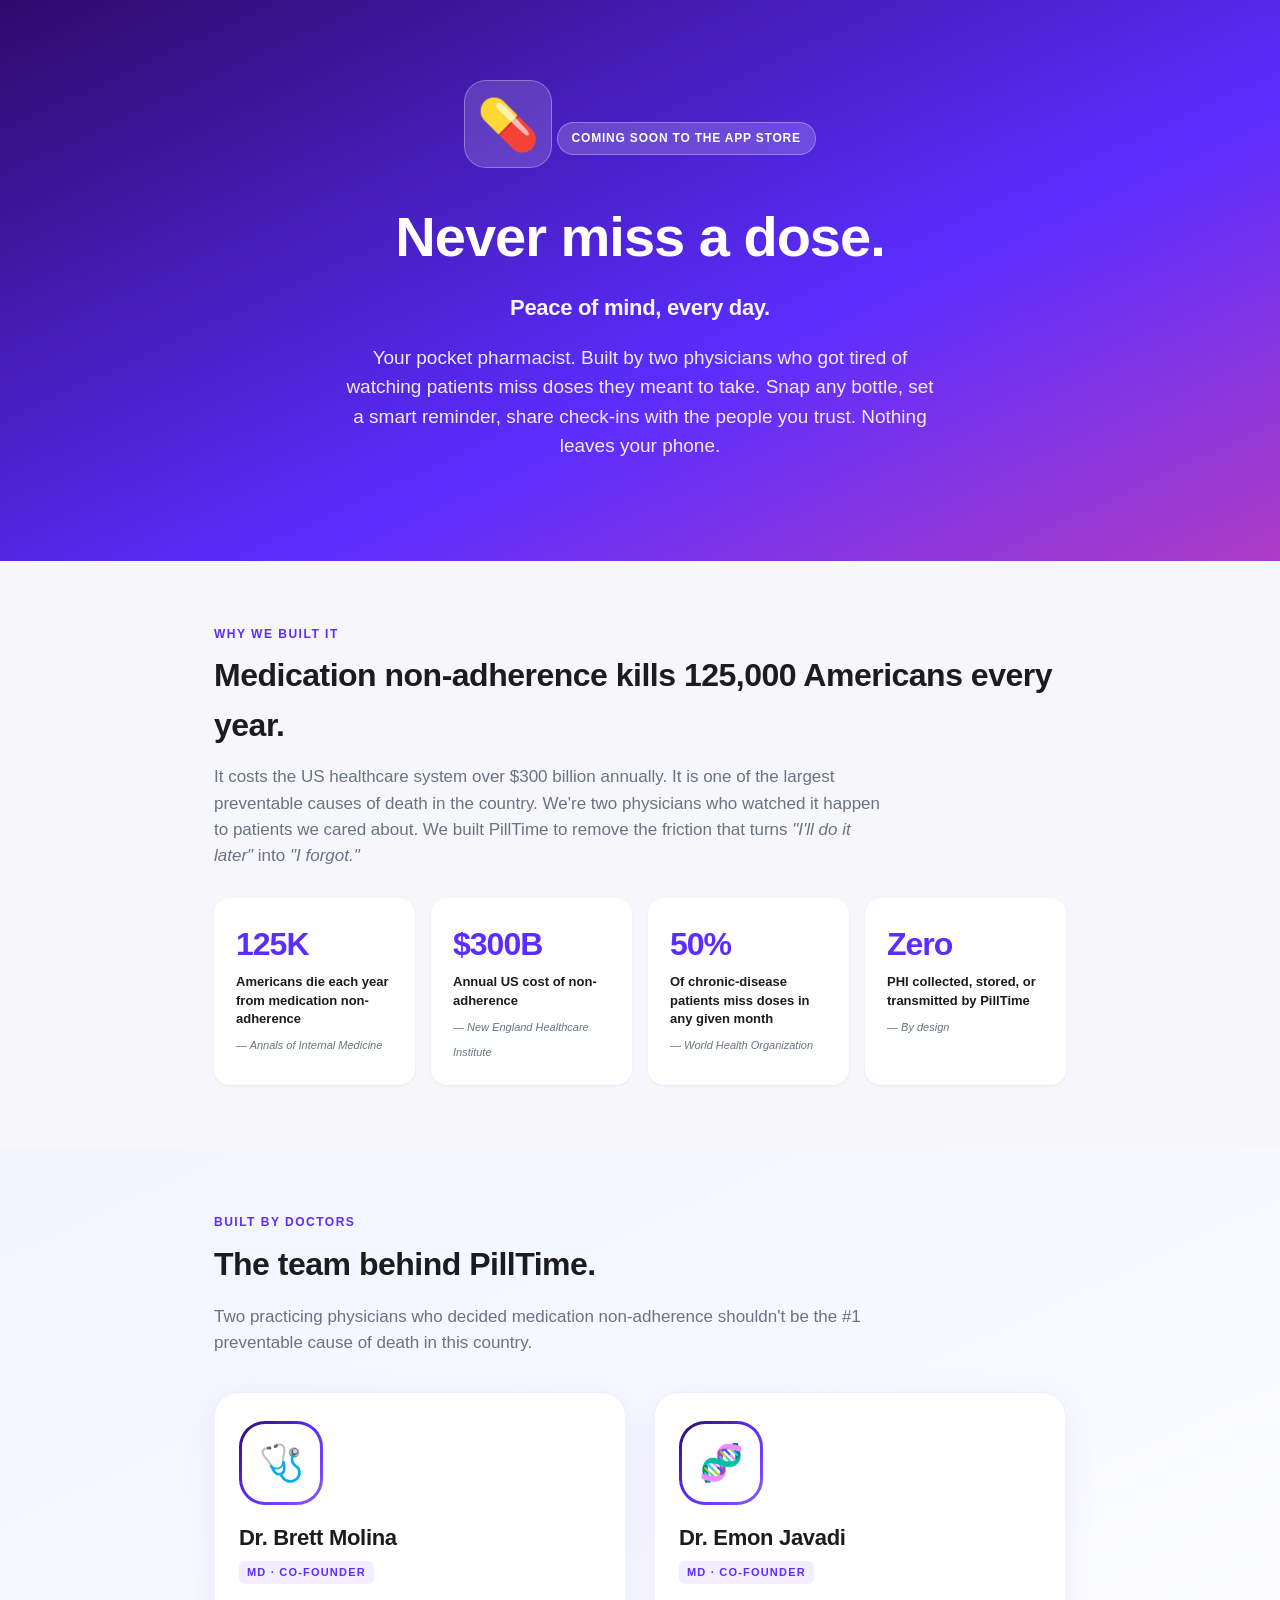
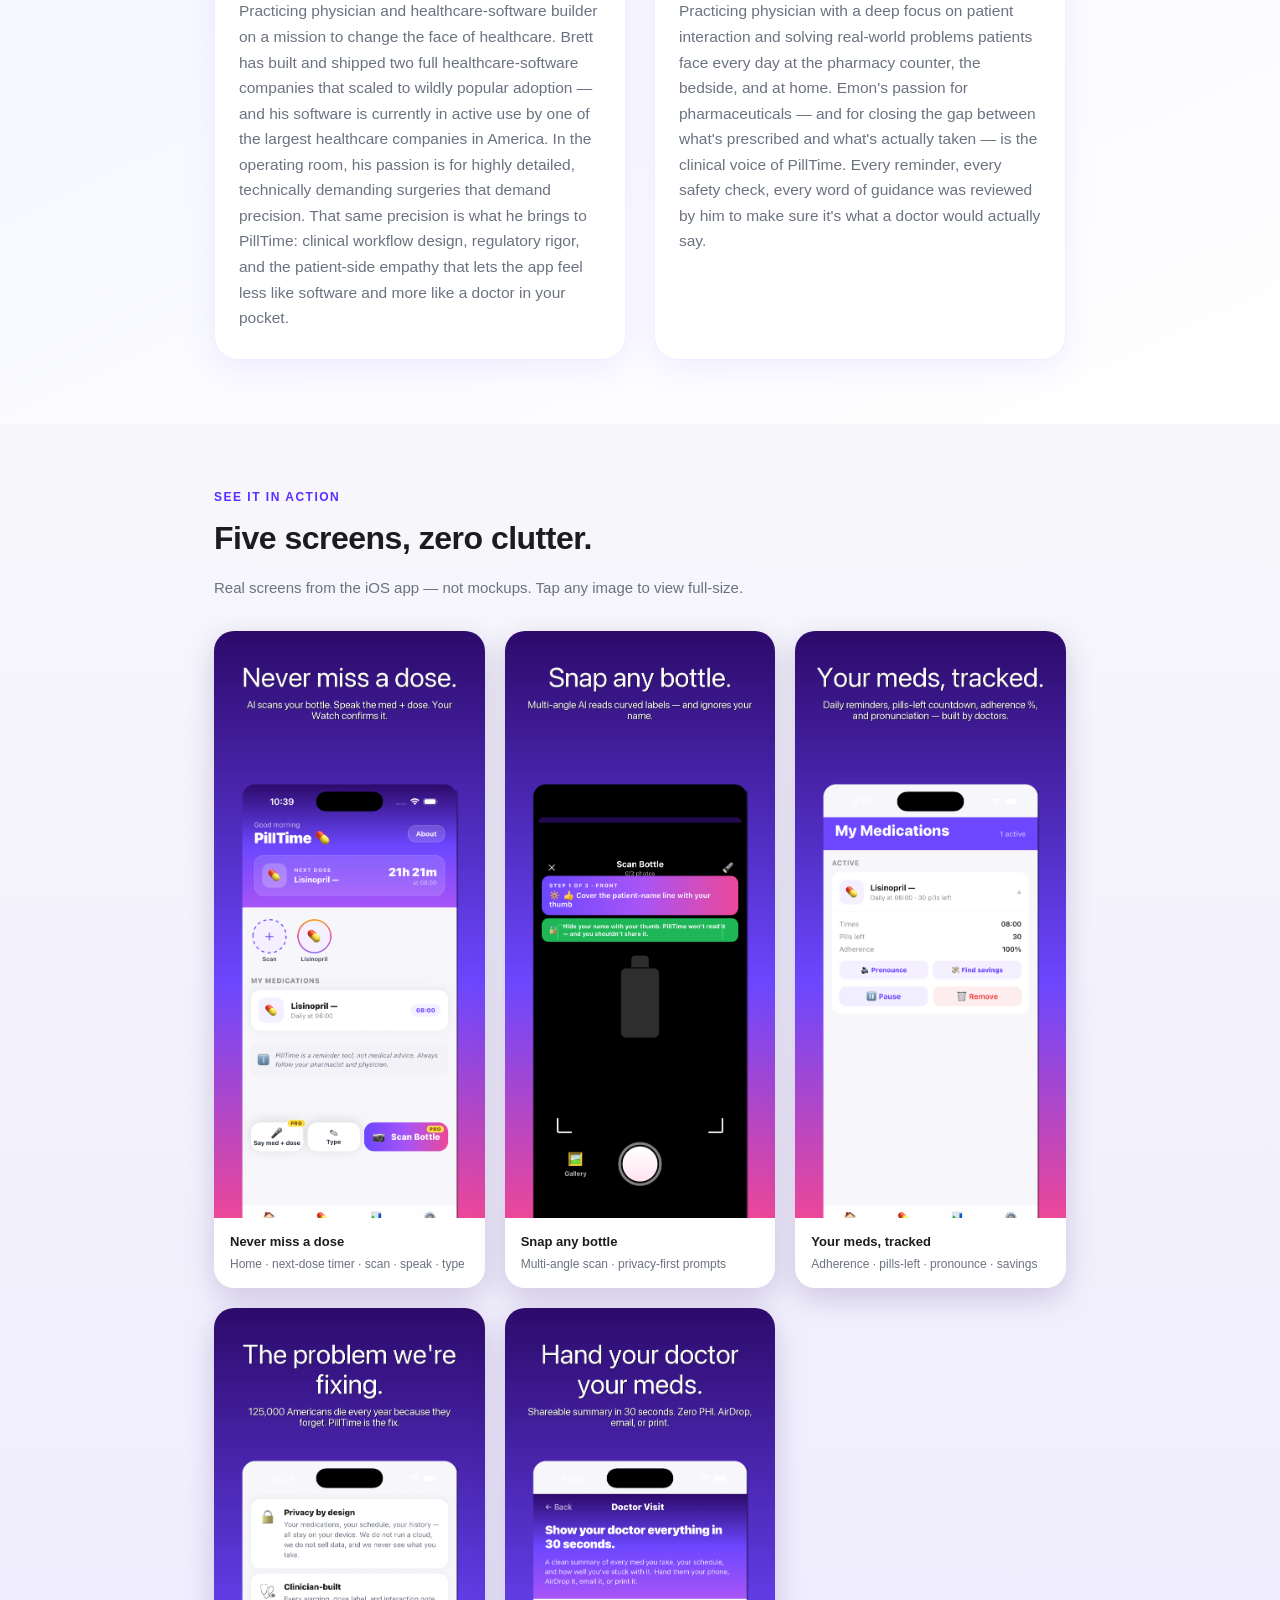
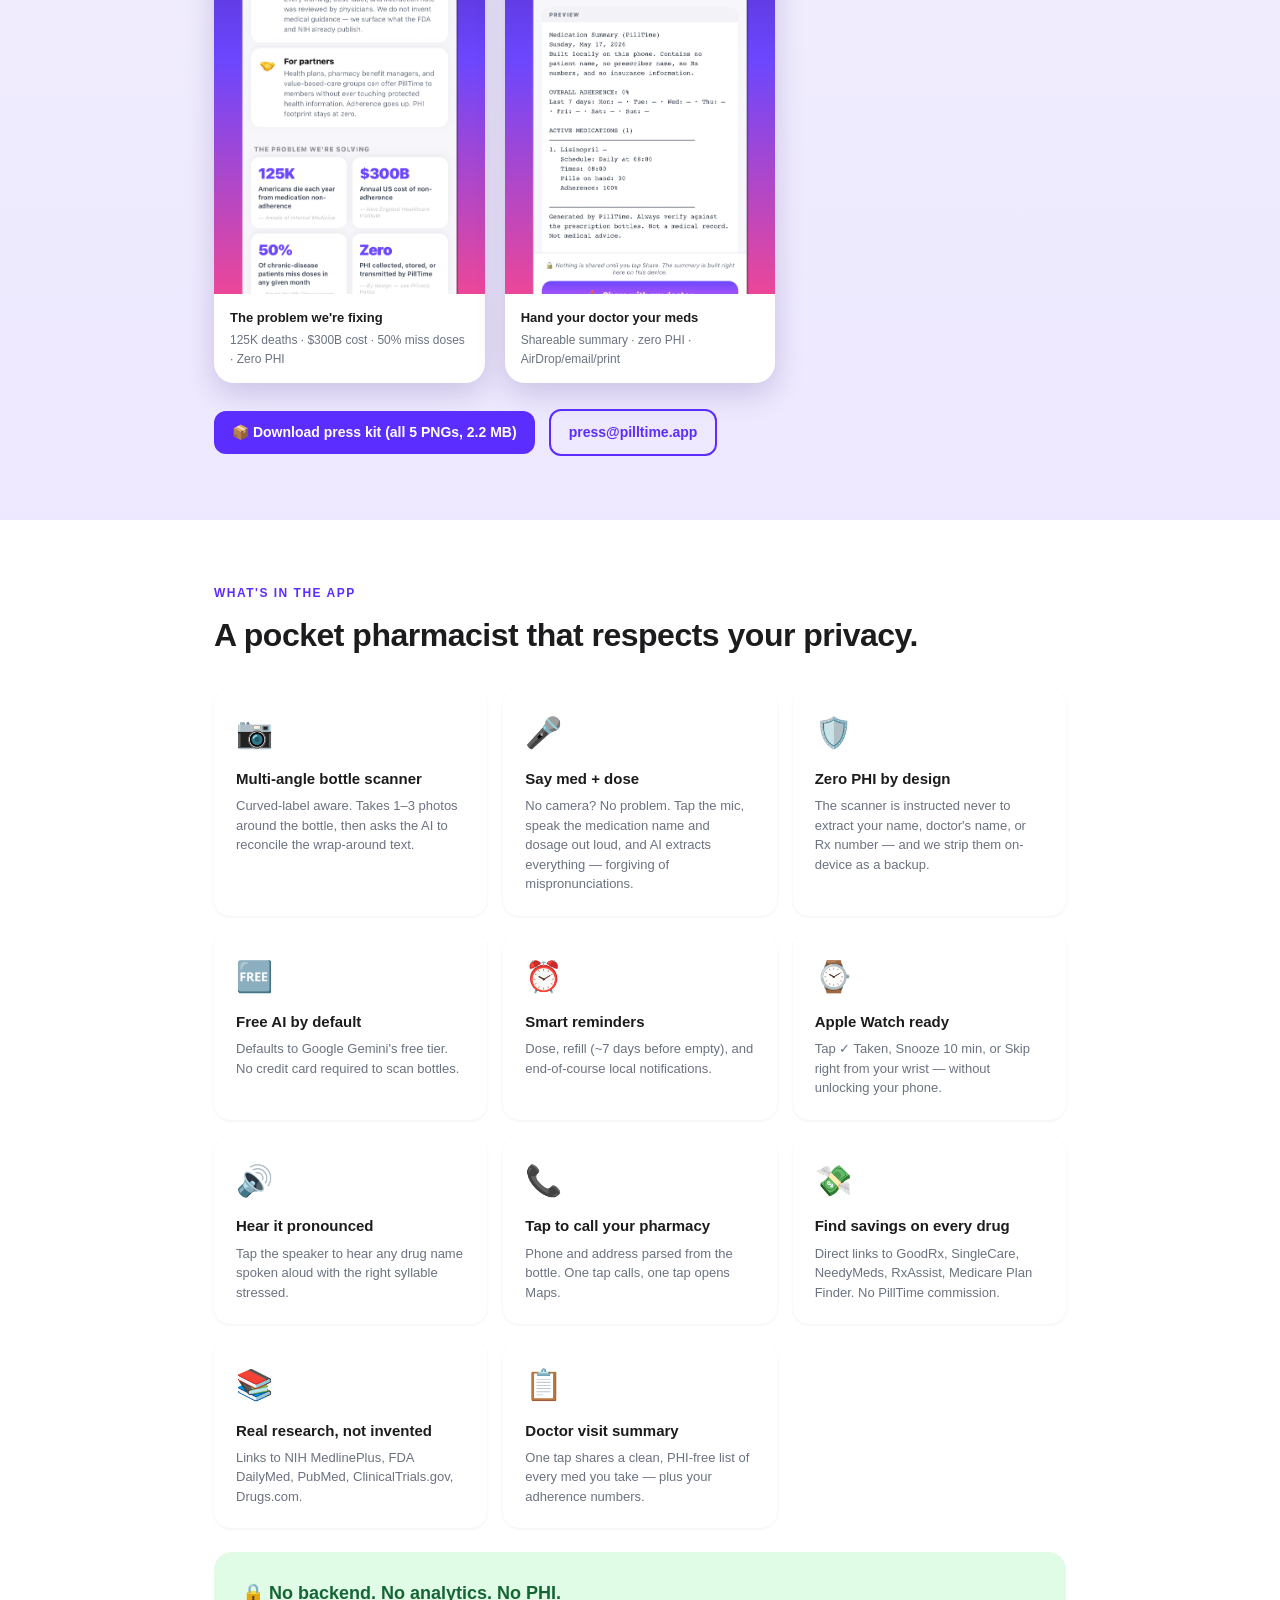
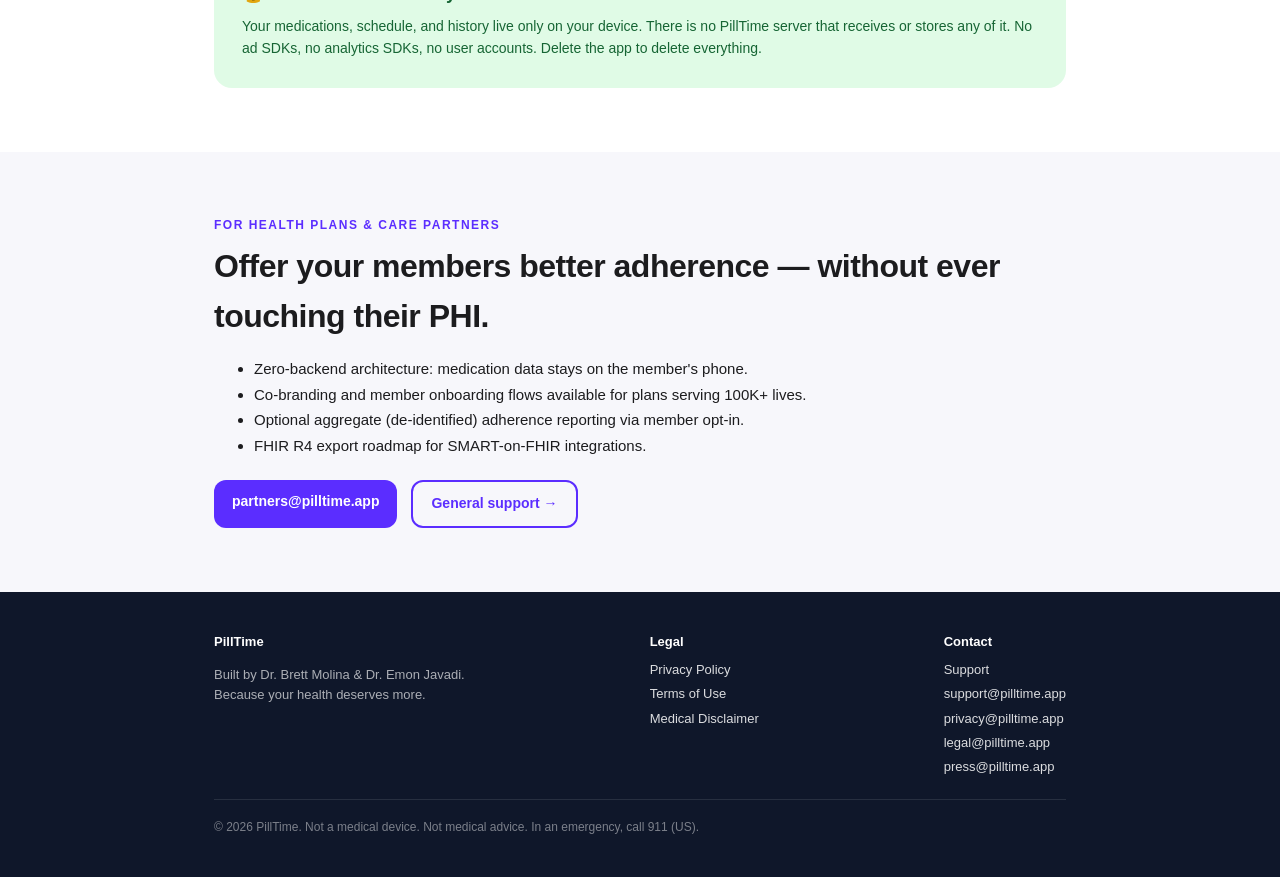
==== index.html @ 824eed5e "Expand Brett's bio: surgery passion + scaled-software adoption - Adds passion for highly detailed, p" ====
<!DOCTYPE html>
<html lang="en">
<head>
  <meta charset="UTF-8" />
  <meta name="viewport" content="width=device-width, initial-scale=1.0" />
  <title>PillTime — Never miss a dose. Peace of mind, every day.</title>
  <meta name="description" content="PillTime is a privacy-first medication reminder built by two physicians. Scan any bottle, get smart reminders, share check-ins with loved ones — all 100% private. Nothing leaves your phone." />
  <meta property="og:title" content="PillTime — your pocket pharmacist" />
  <meta property="og:description" content="Never miss a dose. Peace of mind, every day. Built by doctors. 100% private." />
  <meta property="og:type" content="website" />
  <meta property="og:url" content="https://pilltimeapp.com" />
  <link rel="canonical" href="https://pilltimeapp.com/" />
  <style>
    :root {
      --primary: #5B2DFF;
      --primary-dark: #2d0b6b;
      --primary-soft: #8B5CF6;
      --pink: #ec4899;
      --ink: #1c1c1e;
      --ink-soft: #6b7280;
      --bg: #f7f7fb;
      --card: #ffffff;
    }
    * { box-sizing: border-box; }
    html, body { margin: 0; padding: 0; }
    body {
      font-family: -apple-system, BlinkMacSystemFont, "Segoe UI", Roboto, "Helvetica Neue", Arial, sans-serif;
      color: var(--ink);
      background: var(--bg);
      line-height: 1.55;
      -webkit-font-smoothing: antialiased;
    }
    a { color: var(--primary); text-decoration: none; }
    a:hover { text-decoration: underline; }
    .container { max-width: 900px; margin: 0 auto; padding: 0 24px; }

    .hero {
      background: linear-gradient(155deg, var(--primary-dark) 0%, var(--primary) 60%, var(--pink) 130%);
      color: white;
      padding: 80px 0 100px;
      text-align: center;
    }
    .badge {
      display: inline-block;
      padding: 6px 14px;
      background: rgba(255,255,255,0.18);
      border: 1px solid rgba(255,255,255,0.3);
      border-radius: 999px;
      font-size: 12px;
      font-weight: 700;
      letter-spacing: 0.8px;
      text-transform: uppercase;
      margin-bottom: 22px;
    }
    .hero h1 {
      font-size: 56px;
      font-weight: 900;
      margin: 0 0 10px;
      letter-spacing: -1px;
    }
    .pill-icon {
      display: inline-block;
      width: 88px; height: 88px;
      background: rgba(255,255,255,0.15);
      border: 1px solid rgba(255,255,255,0.3);
      border-radius: 22px;
      line-height: 88px;
      font-size: 50px;
      margin-bottom: 26px;
    }
    .hero p {
      font-size: 19px;
      max-width: 600px;
      margin: 14px auto 0;
      color: rgba(255,255,255,0.9);
    }
    .founders-section {
      background: linear-gradient(155deg, #f2f4ff 0%, #ffffff 100%);
    }
    .founders-grid {
      display: grid;
      grid-template-columns: repeat(2, 1fr);
      gap: 28px;
      margin-top: 36px;
    }
    @media (max-width: 720px) {
      .founders-grid { grid-template-columns: 1fr; }
    }
    .founder-card {
      background: var(--card);
      border-radius: 24px;
      padding: 28px 24px;
      box-shadow: 0 8px 32px rgba(91, 45, 255, 0.08);
      border: 1px solid rgba(91, 45, 255, 0.08);
    }
    .founder-bubble {
      width: 84px; height: 84px;
      background: linear-gradient(135deg, var(--primary-dark), var(--primary), var(--primary-soft));
      border-radius: 26px;
      padding: 3px;
      margin: 0 0 16px;
    }
    .founder-bubble div {
      background: white; border-radius: 23px;
      width: 100%; height: 100%;
      display: flex; align-items: center; justify-content: center;
      font-size: 36px;
    }
    .founder-name {
      font-size: 22px;
      font-weight: 900;
      margin: 0 0 4px;
      color: var(--ink);
      letter-spacing: -0.3px;
    }
    .founder-credentials {
      display: inline-block;
      font-size: 11px;
      font-weight: 800;
      letter-spacing: 1.2px;
      color: var(--primary);
      background: rgba(91, 45, 255, 0.08);
      padding: 3px 8px;
      border-radius: 6px;
      margin-bottom: 14px;
    }
    .founder-bio {
      font-size: 15.5px;
      color: var(--ink-soft);
      line-height: 1.65;
      margin: 0;
    }
    .hero-tag {
      font-size: 22px !important;
      font-weight: 800 !important;
      color: rgba(255, 255, 255, 0.95) !important;
      margin: 6px auto 18px !important;
      letter-spacing: -0.3px;
    }

    section { padding: 64px 0; }
    section h2 {
      font-size: 32px;
      font-weight: 800;
      margin: 0 0 12px;
      letter-spacing: -0.5px;
    }
    section .kicker {
      font-size: 12px;
      font-weight: 800;
      color: var(--primary);
      letter-spacing: 1.5px;
      text-transform: uppercase;
      margin-bottom: 8px;
    }

    .features {
      display: grid;
      grid-template-columns: repeat(auto-fit, minmax(260px, 1fr));
      gap: 16px;
      margin-top: 28px;
    }
    .feature {
      background: var(--card);
      border-radius: 16px;
      padding: 22px;
      box-shadow: 0 1px 3px rgba(0,0,0,0.06);
    }
    .feature .emoji { font-size: 30px; display: block; margin-bottom: 10px; }
    .feature h3 { font-size: 15px; margin: 0 0 6px; font-weight: 800; }
    .feature p { font-size: 13px; color: var(--ink-soft); margin: 0; line-height: 1.5; }

    .stats {
      display: grid;
      grid-template-columns: repeat(auto-fit, minmax(180px, 1fr));
      gap: 16px;
      margin-top: 28px;
    }
    .stat {
      background: var(--card);
      border-radius: 16px;
      padding: 22px;
      box-shadow: 0 1px 3px rgba(0,0,0,0.06);
    }
    .stat .num {
      font-size: 32px;
      font-weight: 900;
      color: var(--primary);
      letter-spacing: -1px;
      display: block;
    }
    .stat p { font-size: 13px; color: var(--ink); margin: 4px 0 4px; font-weight: 600; line-height: 1.4; }
    .stat small { font-size: 11px; color: var(--ink-soft); font-style: italic; }

    .privacy-block {
      background: #e0fbe6;
      border-radius: 18px;
      padding: 28px;
      margin-top: 24px;
    }
    .privacy-block h3 { margin: 0 0 8px; color: #166534; font-size: 18px; }
    .privacy-block p { margin: 0; color: #166534; font-size: 14px; }

    .links {
      display: flex;
      gap: 14px;
      flex-wrap: wrap;
      margin-top: 22px;
    }
    .links a {
      background: var(--primary);
      color: white;
      padding: 11px 18px;
      border-radius: 12px;
      font-weight: 700;
      font-size: 14px;
    }
    .links a:hover { text-decoration: none; opacity: 0.92; }
    .links a.secondary {
      background: transparent;
      color: var(--primary);
      border: 2px solid var(--primary);
    }

    /* App preview gallery */
    .preview-section { background: linear-gradient(180deg, #f7f7fb 0%, #ede8ff 100%); }
    .gallery {
      display: grid;
      grid-template-columns: repeat(auto-fit, minmax(220px, 1fr));
      gap: 20px;
      margin-top: 32px;
    }
    .shot {
      background: white;
      border-radius: 20px;
      overflow: hidden;
      box-shadow: 0 10px 30px rgba(45, 11, 107, 0.18);
      transition: transform 0.18s ease, box-shadow 0.18s ease;
    }
    .shot:hover { transform: translateY(-4px); box-shadow: 0 16px 40px rgba(45, 11, 107, 0.28); }
    .shot img { width: 100%; display: block; }
    .shot .caption { padding: 14px 16px; font-size: 13px; font-weight: 700; color: var(--ink); }
    .shot .caption small { display: block; font-weight: 500; color: var(--ink-soft); margin-top: 3px; font-size: 12px; }
    .press-row {
      display: flex; gap: 14px; flex-wrap: wrap; margin-top: 26px; align-items: center;
    }
    .press-row a {
      background: var(--primary); color: white; padding: 11px 18px; border-radius: 12px;
      font-weight: 700; font-size: 14px;
    }
    .press-row a:hover { text-decoration: none; opacity: 0.92; }

    footer {
      background: #0f172a;
      color: rgba(255,255,255,0.65);
      padding: 40px 0;
      font-size: 13px;
    }
    footer a { color: rgba(255,255,255,0.85); }
    footer .row { display: flex; justify-content: space-between; flex-wrap: wrap; gap: 20px; }
    footer .legal-row {
      margin-top: 18px; padding-top: 18px;
      border-top: 1px solid rgba(255,255,255,0.1);
      font-size: 12px;
      color: rgba(255,255,255,0.45);
    }
    footer h4 { color: white; font-size: 13px; margin: 0 0 8px; }
    footer ul { list-style: none; padding: 0; margin: 0; }
    footer ul li { margin: 4px 0; }
  </style>
</head>
<body>

  <div class="hero">
    <div class="container">
      <span class="pill-icon">💊</span>
      <span class="badge">Coming soon to the App Store</span>
      <h1>Never miss a dose.</h1>
      <p class="hero-tag">Peace of mind, every day.</p>
      <p>Your pocket pharmacist. Built by two physicians who got tired of watching patients miss doses they meant to take. Snap any bottle, set a smart reminder, share check-ins with the people you trust. Nothing leaves your phone.</p>
    </div>
  </div>

  <section style="background: var(--bg);">
    <div class="container">
      <div class="kicker">Why we built it</div>
      <h2>Medication non-adherence kills 125,000 Americans every year.</h2>
      <p style="font-size:17px; max-width:680px; color:var(--ink-soft); margin-top:14px;">
        It costs the US healthcare system over $300 billion annually. It is one of the largest preventable causes of death in the country. We're two physicians who watched it happen to patients we cared about. We built PillTime to remove the friction that turns <em>"I'll do it later"</em> into <em>"I forgot."</em>
      </p>

      <div class="stats">
        <div class="stat">
          <span class="num">125K</span>
          <p>Americans die each year from medication non-adherence</p>
          <small>— Annals of Internal Medicine</small>
        </div>
        <div class="stat">
          <span class="num">$300B</span>
          <p>Annual US cost of non-adherence</p>
          <small>— New England Healthcare Institute</small>
        </div>
        <div class="stat">
          <span class="num">50%</span>
          <p>Of chronic-disease patients miss doses in any given month</p>
          <small>— World Health Organization</small>
        </div>
        <div class="stat">
          <span class="num">Zero</span>
          <p>PHI collected, stored, or transmitted by PillTime</p>
          <small>— By design</small>
        </div>
      </div>
    </div>
  </section>

  <section class="founders-section">
    <div class="container">
      <div class="kicker">Built by doctors</div>
      <h2>The team behind PillTime.</h2>
      <p style="font-size:17px; color:var(--ink-soft); max-width:680px; margin-top:14px;">
        Two practicing physicians who decided medication non-adherence shouldn't be the #1 preventable cause of death in this country.
      </p>

      <div class="founders-grid">
        <div class="founder-card">
          <div class="founder-bubble"><div>🩺</div></div>
          <h3 class="founder-name">Dr. Brett Molina</h3>
          <span class="founder-credentials">MD · CO-FOUNDER</span>
          <p class="founder-bio">
            Practicing physician and healthcare-software builder on a mission to change the face of healthcare. Brett has built and shipped two full healthcare-software companies that scaled to wildly popular adoption — and his software is currently in active use by one of the largest healthcare companies in America. In the operating room, his passion is for highly detailed, technically demanding surgeries that demand precision. That same precision is what he brings to PillTime: clinical workflow design, regulatory rigor, and the patient-side empathy that lets the app feel less like software and more like a doctor in your pocket.
          </p>
        </div>

        <div class="founder-card">
          <div class="founder-bubble"><div>🧬</div></div>
          <h3 class="founder-name">Dr. Emon Javadi</h3>
          <span class="founder-credentials">MD · CO-FOUNDER</span>
          <p class="founder-bio">
            Practicing physician with a deep focus on patient interaction and solving real-world problems patients face every day at the pharmacy counter, the bedside, and at home. Emon's passion for pharmaceuticals — and for closing the gap between what's prescribed and what's actually taken — is the clinical voice of PillTime. Every reminder, every safety check, every word of guidance was reviewed by him to make sure it's what a doctor would actually say.
          </p>
        </div>
      </div>
    </div>
  </section>

  <section class="preview-section">
    <div class="container">
      <div class="kicker">See it in action</div>
      <h2>Five screens, zero clutter.</h2>
      <p style="font-size:15px; color:var(--ink-soft); max-width:680px; margin-top:8px;">
        Real screens from the iOS app — not mockups. Tap any image to view full-size.
      </p>

      <div class="gallery">
        <a class="shot" href="screenshots/01-home.png" target="_blank" rel="noopener">
          <img src="screenshots/01-home.png" alt="PillTime Home — Never miss a dose" />
          <div class="caption">Never miss a dose<small>Home · next-dose timer · scan · speak · type</small></div>
        </a>
        <a class="shot" href="screenshots/02-scan.png" target="_blank" rel="noopener">
          <img src="screenshots/02-scan.png" alt="PillTime Scan — Snap any bottle" />
          <div class="caption">Snap any bottle<small>Multi-angle scan · privacy-first prompts</small></div>
        </a>
        <a class="shot" href="screenshots/03-info.png" target="_blank" rel="noopener">
          <img src="screenshots/03-info.png" alt="PillTime Meds — Your meds, tracked" />
          <div class="caption">Your meds, tracked<small>Adherence · pills-left · pronounce · savings</small></div>
        </a>
        <a class="shot" href="screenshots/04-about.png" target="_blank" rel="noopener">
          <img src="screenshots/04-about.png" alt="PillTime About — The problem we're fixing" />
          <div class="caption">The problem we're fixing<small>125K deaths · $300B cost · 50% miss doses · Zero PHI</small></div>
        </a>
        <a class="shot" href="screenshots/05-doctor.png" target="_blank" rel="noopener">
          <img src="screenshots/05-doctor.png" alt="PillTime Doctor Visit — Hand your doctor your meds" />
          <div class="caption">Hand your doctor your meds<small>Shareable summary · zero PHI · AirDrop/email/print</small></div>
        </a>
      </div>

      <div class="press-row">
        <a href="screenshots/PillTime-AppStore-Screenshots.zip" download>📦 Download press kit (all 5 PNGs, 2.2 MB)</a>
        <a href="mailto:press@pilltime.app" class="secondary" style="background:transparent;border:2px solid var(--primary);color:var(--primary);">press@pilltime.app</a>
      </div>
    </div>
  </section>

  <section style="background: white;">
    <div class="container">
      <div class="kicker">What's in the app</div>
      <h2>A pocket pharmacist that respects your privacy.</h2>

      <div class="features">
        <div class="feature">
          <span class="emoji">📷</span>
          <h3>Multi-angle bottle scanner</h3>
          <p>Curved-label aware. Takes 1–3 photos around the bottle, then asks the AI to reconcile the wrap-around text.</p>
        </div>
        <div class="feature">
          <span class="emoji">🎤</span>
          <h3>Say med + dose</h3>
          <p>No camera? No problem. Tap the mic, speak the medication name and dosage out loud, and AI extracts everything — forgiving of mispronunciations.</p>
        </div>
        <div class="feature">
          <span class="emoji">🛡️</span>
          <h3>Zero PHI by design</h3>
          <p>The scanner is instructed never to extract your name, doctor's name, or Rx number — and we strip them on-device as a backup.</p>
        </div>
        <div class="feature">
          <span class="emoji">🆓</span>
          <h3>Free AI by default</h3>
          <p>Defaults to Google Gemini's free tier. No credit card required to scan bottles.</p>
        </div>
        <div class="feature">
          <span class="emoji">⏰</span>
          <h3>Smart reminders</h3>
          <p>Dose, refill (~7 days before empty), and end-of-course local notifications.</p>
        </div>
        <div class="feature">
          <span class="emoji">⌚</span>
          <h3>Apple Watch ready</h3>
          <p>Tap ✓ Taken, Snooze 10 min, or Skip right from your wrist — without unlocking your phone.</p>
        </div>
        <div class="feature">
          <span class="emoji">🔊</span>
          <h3>Hear it pronounced</h3>
          <p>Tap the speaker to hear any drug name spoken aloud with the right syllable stressed.</p>
        </div>
        <div class="feature">
          <span class="emoji">📞</span>
          <h3>Tap to call your pharmacy</h3>
          <p>Phone and address parsed from the bottle. One tap calls, one tap opens Maps.</p>
        </div>
        <div class="feature">
          <span class="emoji">💸</span>
          <h3>Find savings on every drug</h3>
          <p>Direct links to GoodRx, SingleCare, NeedyMeds, RxAssist, Medicare Plan Finder. No PillTime commission.</p>
        </div>
        <div class="feature">
          <span class="emoji">📚</span>
          <h3>Real research, not invented</h3>
          <p>Links to NIH MedlinePlus, FDA DailyMed, PubMed, ClinicalTrials.gov, Drugs.com.</p>
        </div>
        <div class="feature">
          <span class="emoji">📋</span>
          <h3>Doctor visit summary</h3>
          <p>One tap shares a clean, PHI-free list of every med you take — plus your adherence numbers.</p>
        </div>
      </div>

      <div class="privacy-block">
        <h3>🔒 No backend. No analytics. No PHI.</h3>
        <p>Your medications, schedule, and history live only on your device. There is no PillTime server that receives or stores any of it. No ad SDKs, no analytics SDKs, no user accounts. Delete the app to delete everything.</p>
      </div>
    </div>
  </section>

  <section style="background: var(--bg);">
    <div class="container">
      <div class="kicker">For health plans &amp; care partners</div>
      <h2>Offer your members better adherence — without ever touching their PHI.</h2>
      <ul style="font-size:15px; color:var(--ink); line-height:1.7; max-width:680px;">
        <li>Zero-backend architecture: medication data stays on the member's phone.</li>
        <li>Co-branding and member onboarding flows available for plans serving 100K+ lives.</li>
        <li>Optional aggregate (de-identified) adherence reporting via member opt-in.</li>
        <li>FHIR R4 export roadmap for SMART-on-FHIR integrations.</li>
      </ul>
      <div class="links">
        <a href="mailto:partners@pilltime.app">partners@pilltime.app</a>
        <a href="support.html" class="secondary">General support →</a>
      </div>
    </div>
  </section>

  <footer>
    <div class="container">
      <div class="row">
        <div>
          <h4>PillTime</h4>
          <p>Built by Dr. Brett Molina &amp; Dr. Emon Javadi.<br>Because your health deserves more.</p>
        </div>
        <div>
          <h4>Legal</h4>
          <ul>
            <li><a href="privacy.html">Privacy Policy</a></li>
            <li><a href="terms.html">Terms of Use</a></li>
            <li><a href="disclaimer.html">Medical Disclaimer</a></li>
          </ul>
        </div>
        <div>
          <h4>Contact</h4>
          <ul>
            <li><a href="support.html">Support</a></li>
            <li><a href="mailto:support@pilltime.app">support@pilltime.app</a></li>
            <li><a href="mailto:privacy@pilltime.app">privacy@pilltime.app</a></li>
            <li><a href="mailto:legal@pilltime.app">legal@pilltime.app</a></li>
            <li><a href="mailto:press@pilltime.app">press@pilltime.app</a></li>
          </ul>
        </div>
      </div>
      <div class="legal-row">
        © 2026 PillTime. Not a medical device. Not medical advice. In an emergency, call 911 (US).
      </div>
    </div>
  </footer>

</body>
</html>
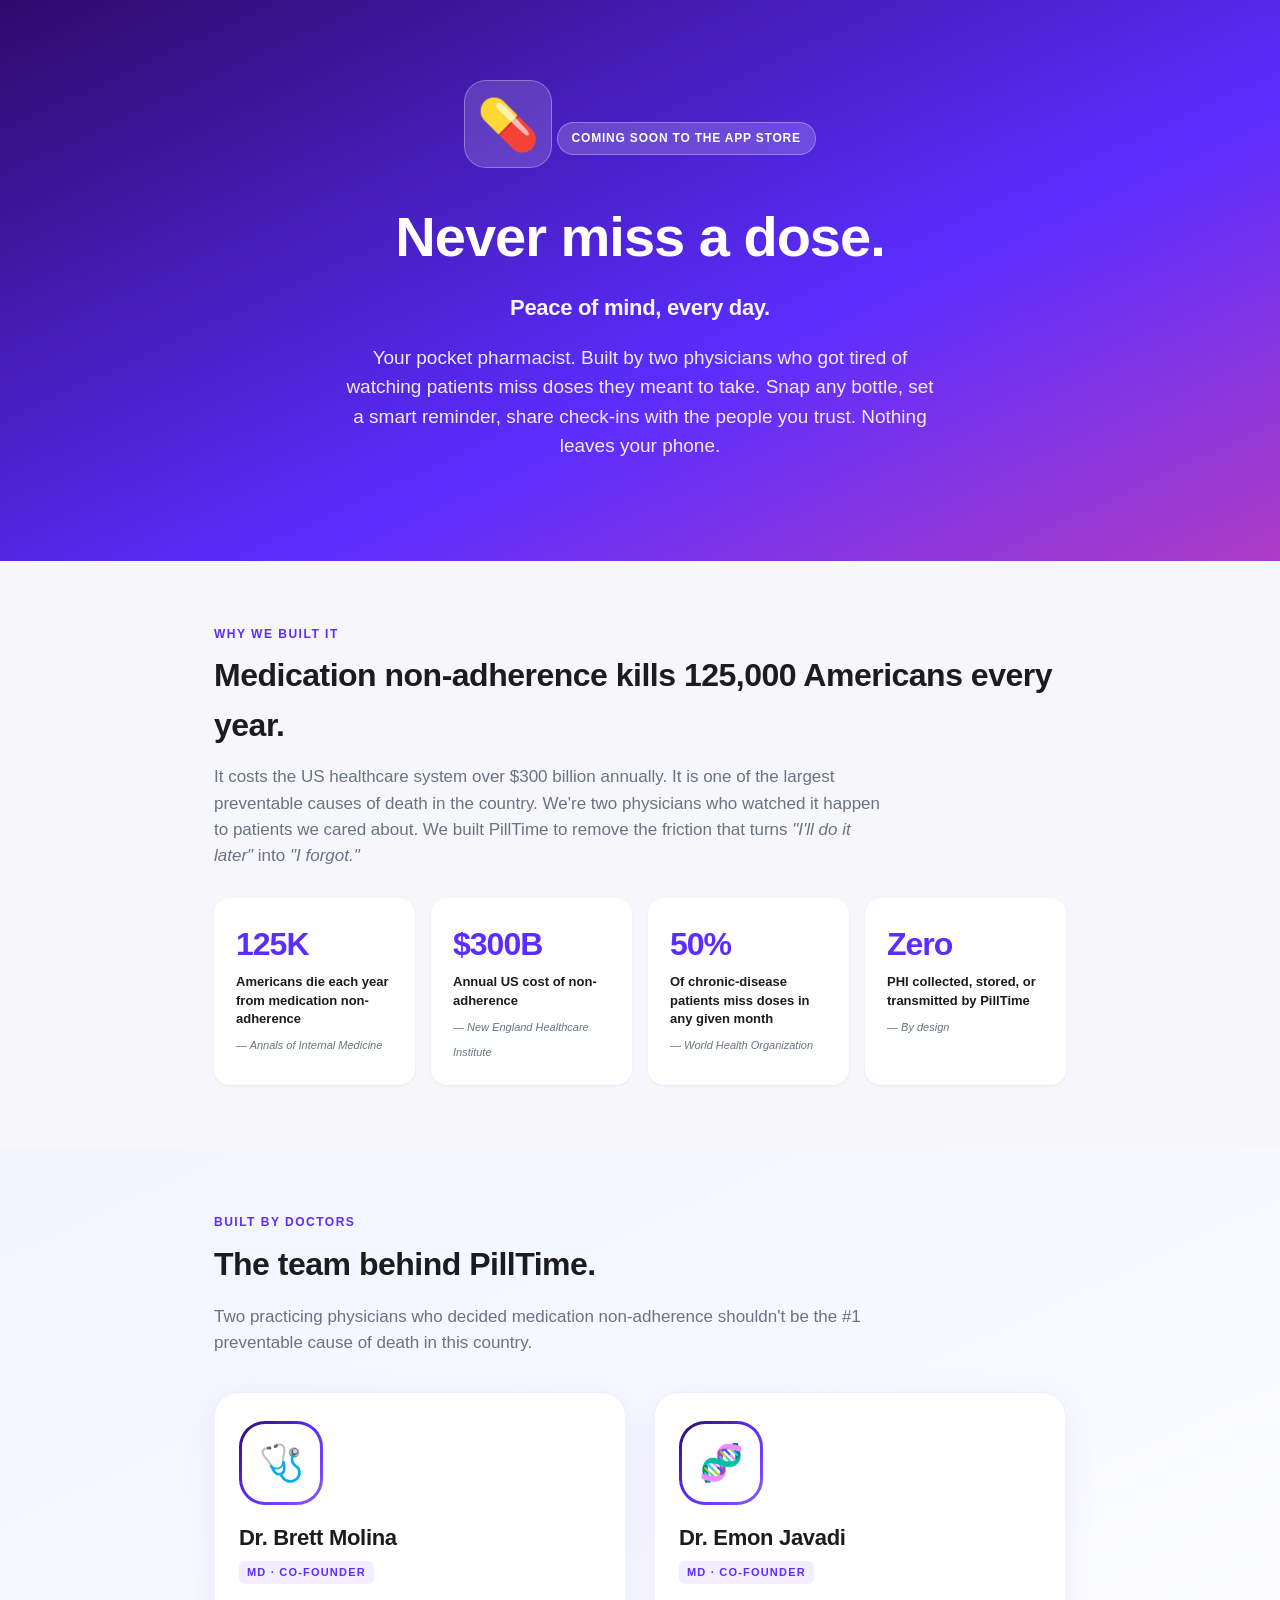
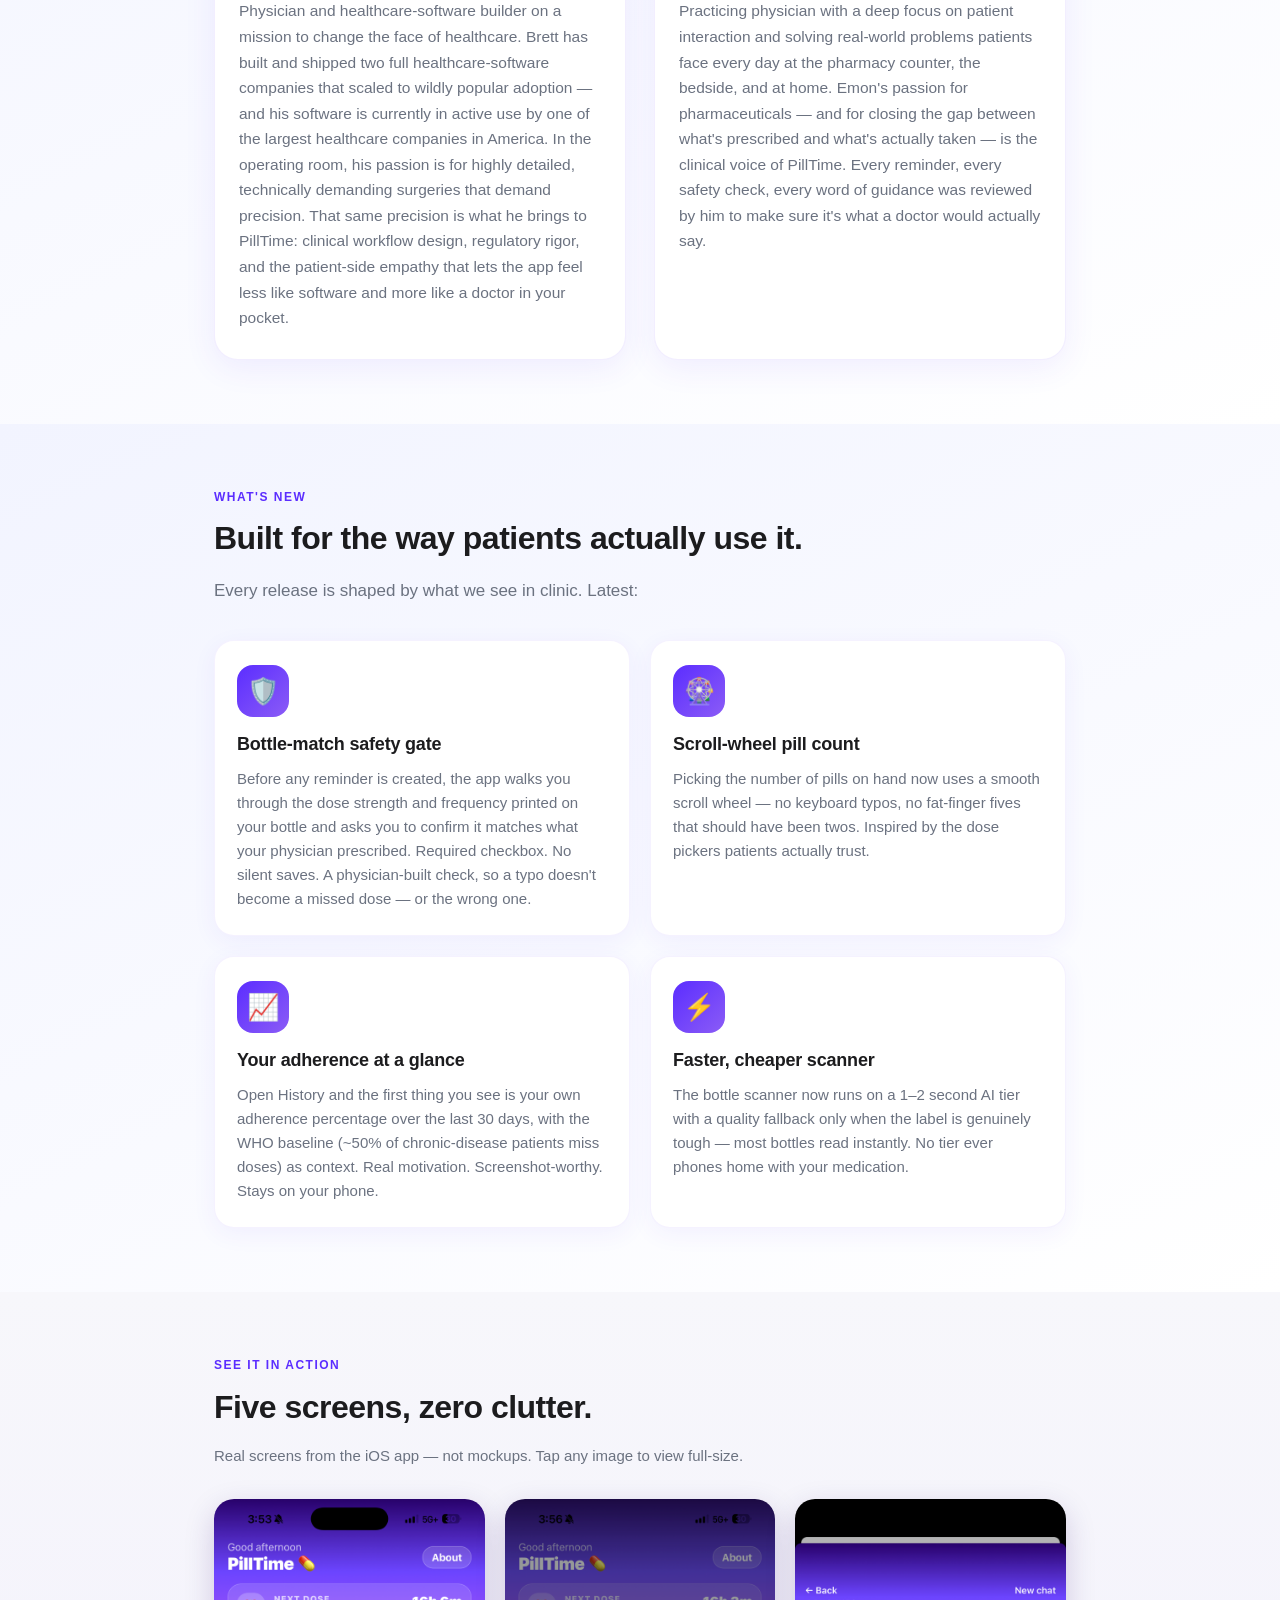
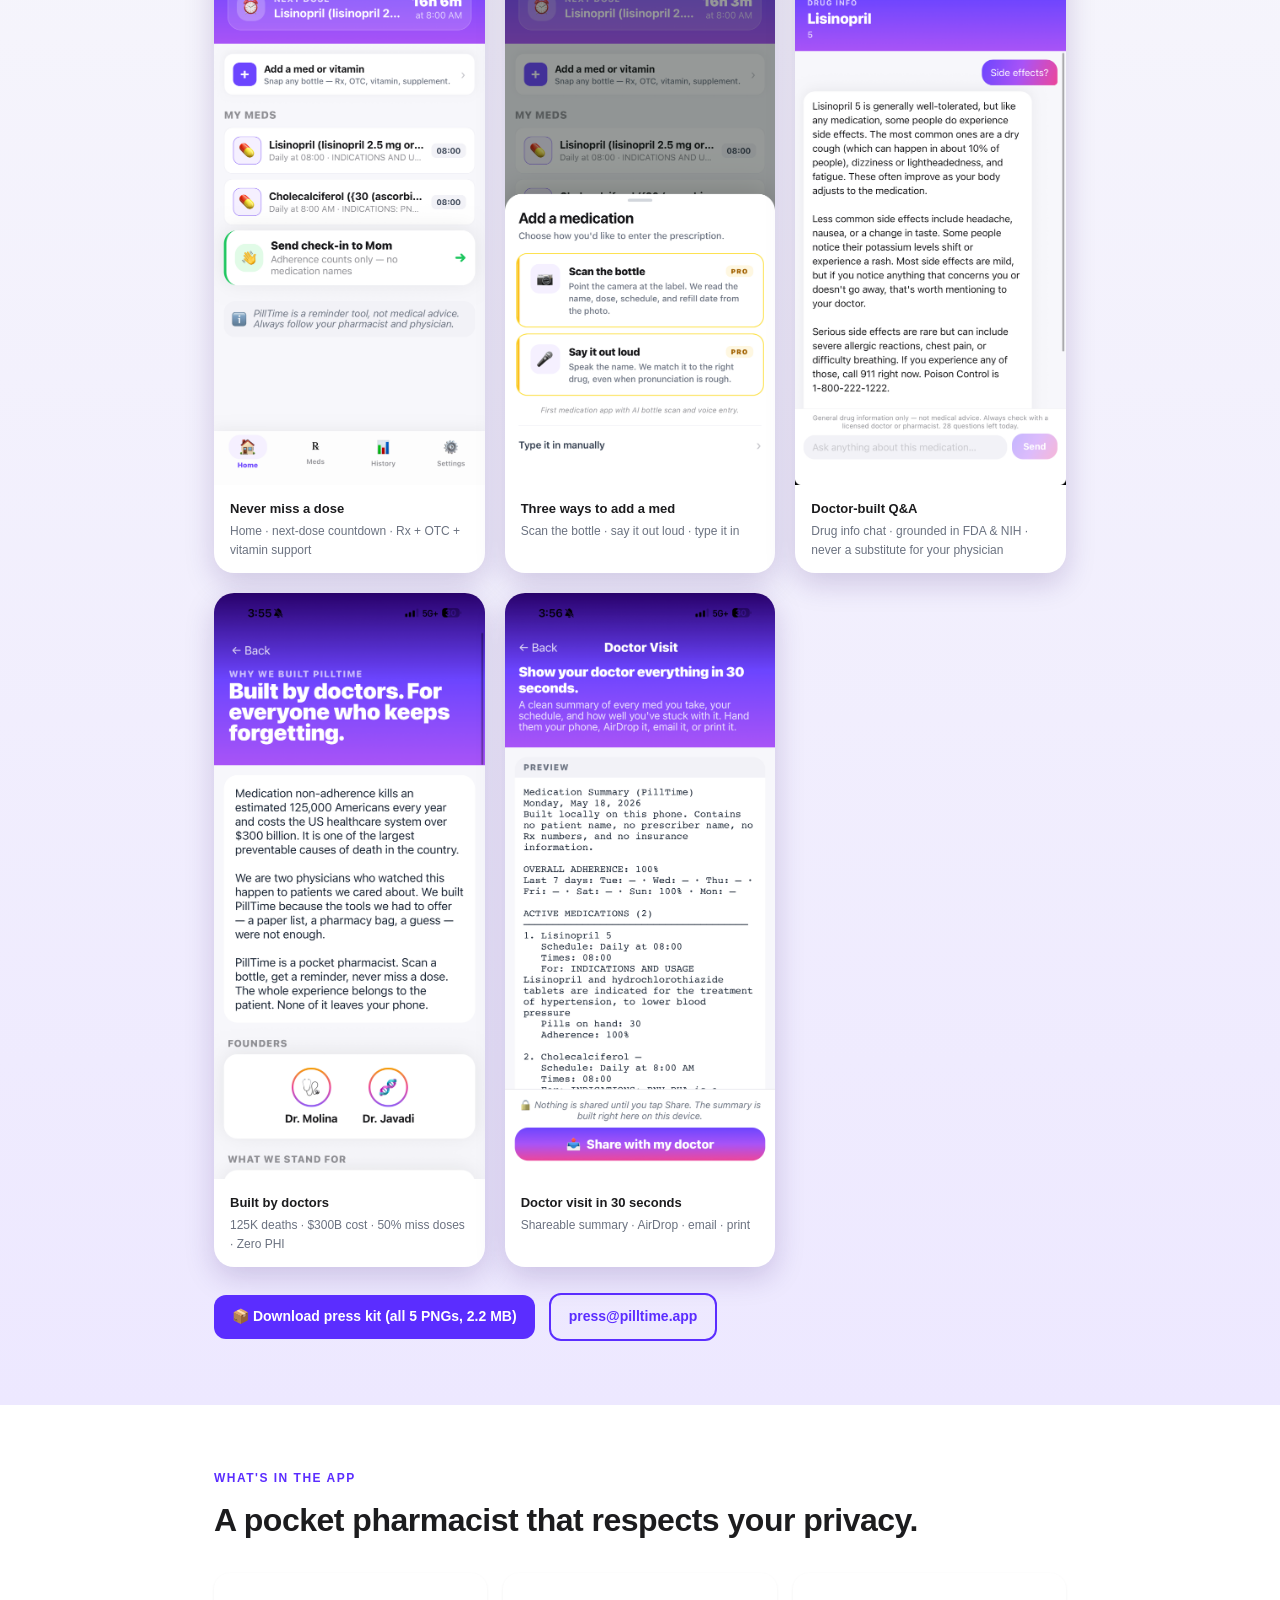
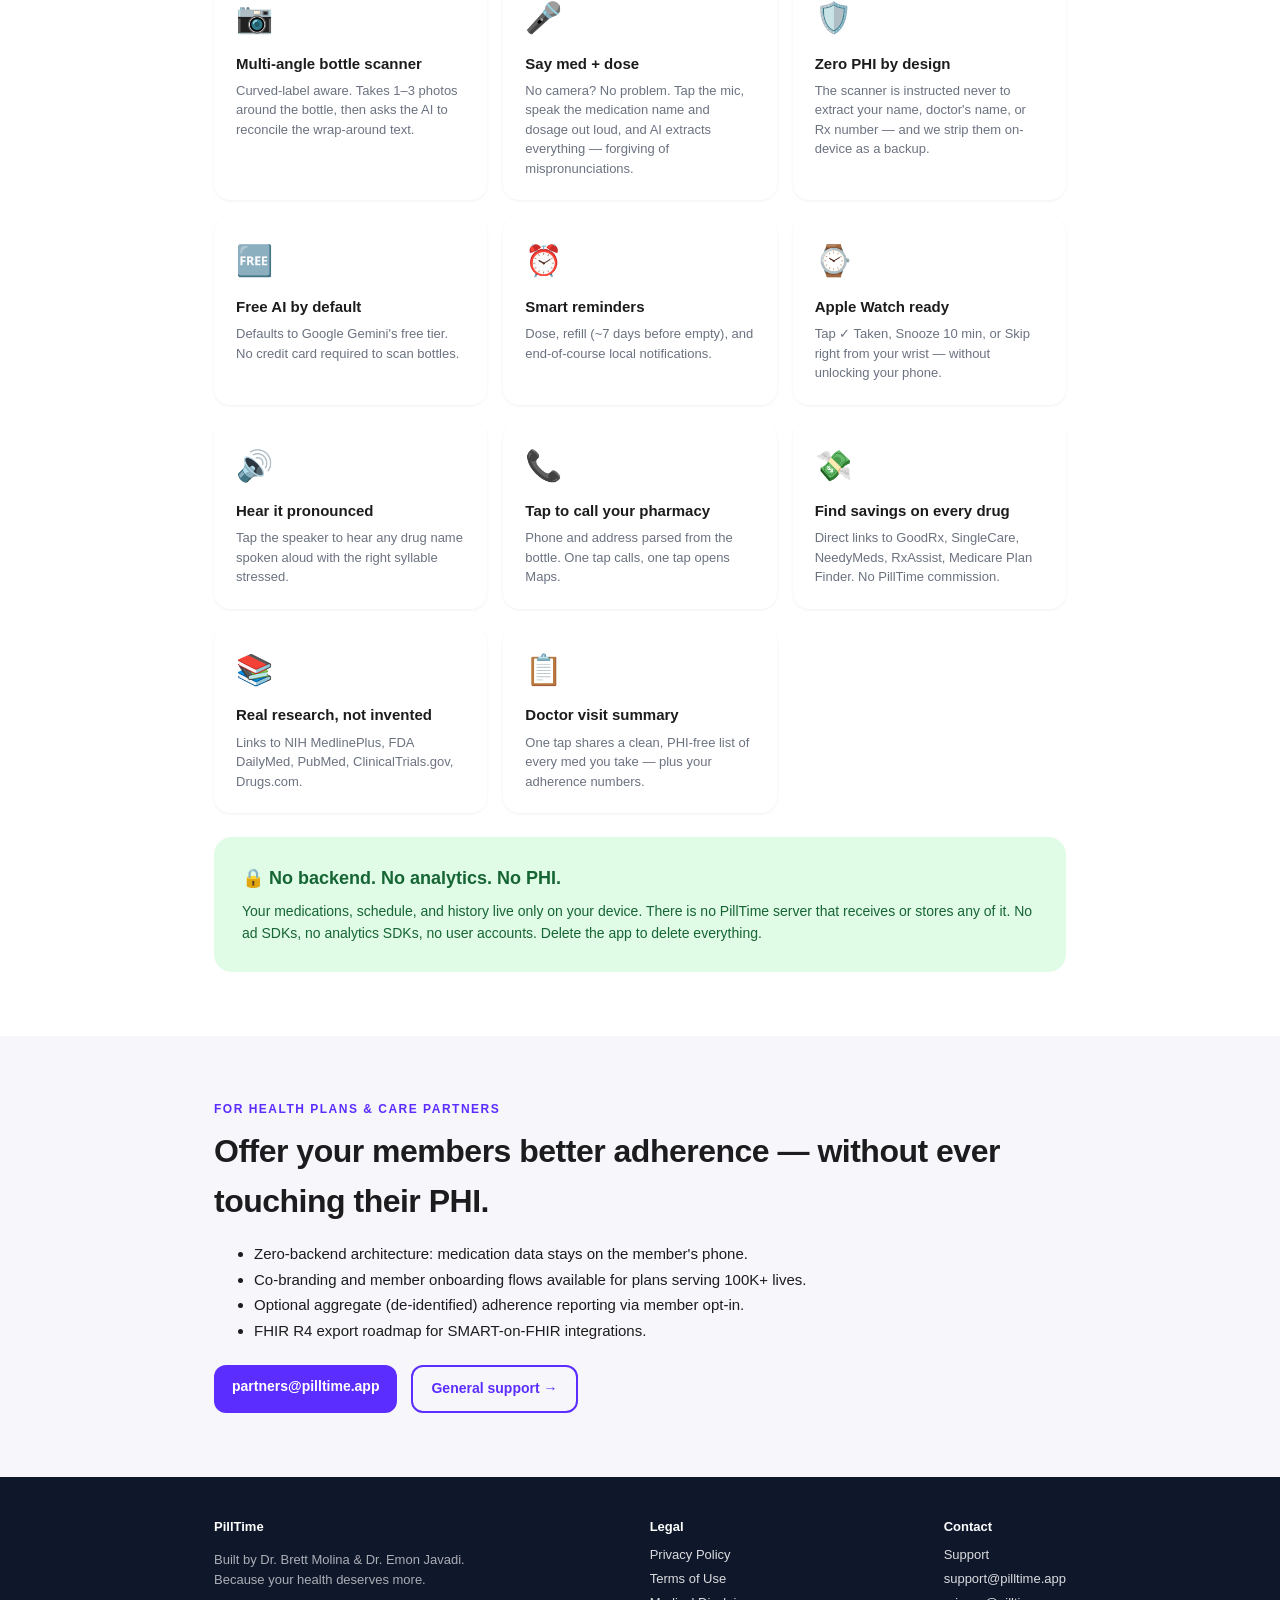
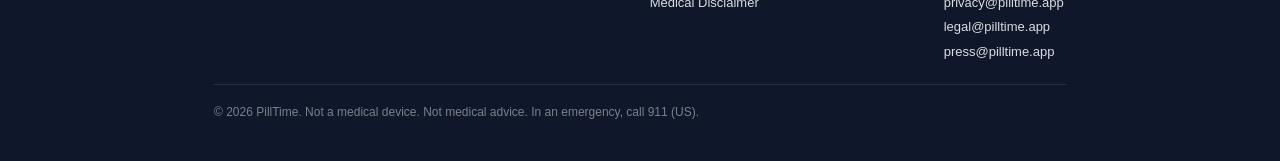
==== commit f8b0eed6: "Refresh: real Notes screenshots + What's-New section + bio polish - Replace PIL mockup screenshots w" ====
--- a/index.html
+++ b/index.html
@@ -137,6 +137,43 @@
       margin: 6px auto 18px !important;
       letter-spacing: -0.3px;
     }
+    .features-grid {
+      display: grid;
+      grid-template-columns: repeat(2, 1fr);
+      gap: 20px;
+      margin-top: 36px;
+    }
+    @media (max-width: 720px) {
+      .features-grid { grid-template-columns: 1fr; }
+    }
+    .feature-card {
+      background: var(--card);
+      border-radius: 20px;
+      padding: 24px 22px;
+      box-shadow: 0 6px 24px rgba(91, 45, 255, 0.06);
+      border: 1px solid rgba(91, 45, 255, 0.06);
+    }
+    .feature-icon {
+      width: 52px; height: 52px;
+      border-radius: 16px;
+      display: flex; align-items: center; justify-content: center;
+      font-size: 26px;
+      margin-bottom: 14px;
+      color: white;
+    }
+    .feature-card h3 {
+      font-size: 18px;
+      font-weight: 800;
+      margin: 0 0 8px;
+      color: var(--ink);
+      letter-spacing: -0.2px;
+    }
+    .feature-card p {
+      font-size: 15px;
+      line-height: 1.6;
+      color: var(--ink-soft);
+      margin: 0;
+    }
 
     section { padding: 64px 0; }
     section h2 {
@@ -328,7 +365,7 @@
           <h3 class="founder-name">Dr. Brett Molina</h3>
           <span class="founder-credentials">MD · CO-FOUNDER</span>
           <p class="founder-bio">
-            Practicing physician and healthcare-software builder on a mission to change the face of healthcare. Brett has built and shipped two full healthcare-software companies that scaled to wildly popular adoption — and his software is currently in active use by one of the largest healthcare companies in America. In the operating room, his passion is for highly detailed, technically demanding surgeries that demand precision. That same precision is what he brings to PillTime: clinical workflow design, regulatory rigor, and the patient-side empathy that lets the app feel less like software and more like a doctor in your pocket.
+            Physician and healthcare-software builder on a mission to change the face of healthcare. Brett has built and shipped two full healthcare-software companies that scaled to wildly popular adoption — and his software is currently in active use by one of the largest healthcare companies in America. In the operating room, his passion is for highly detailed, technically demanding surgeries that demand precision. That same precision is what he brings to PillTime: clinical workflow design, regulatory rigor, and the patient-side empathy that lets the app feel less like software and more like a doctor in your pocket.
           </p>
         </div>
 
@@ -344,6 +381,42 @@
     </div>
   </section>
 
+  <section style="background: linear-gradient(155deg, #f2f4ff 0%, #ffffff 100%);">
+    <div class="container">
+      <div class="kicker">What's new</div>
+      <h2>Built for the way patients actually use it.</h2>
+      <p style="font-size:17px; color:var(--ink-soft); max-width:680px; margin-top:14px;">
+        Every release is shaped by what we see in clinic. Latest:
+      </p>
+
+      <div class="features-grid">
+        <div class="feature-card">
+          <div class="feature-icon" style="background: linear-gradient(135deg, #5B2DFF, #8B5CF6);">🛡️</div>
+          <h3>Bottle-match safety gate</h3>
+          <p>Before any reminder is created, the app walks you through the dose strength and frequency printed on your bottle and asks you to confirm it matches what your physician prescribed. Required checkbox. No silent saves. A physician-built check, so a typo doesn't become a missed dose — or the wrong one.</p>
+        </div>
+
+        <div class="feature-card">
+          <div class="feature-icon" style="background: linear-gradient(135deg, #5B2DFF, #8B5CF6);">🎡</div>
+          <h3>Scroll-wheel pill count</h3>
+          <p>Picking the number of pills on hand now uses a smooth scroll wheel — no keyboard typos, no fat-finger fives that should have been twos. Inspired by the dose pickers patients actually trust.</p>
+        </div>
+
+        <div class="feature-card">
+          <div class="feature-icon" style="background: linear-gradient(135deg, #5B2DFF, #8B5CF6);">📈</div>
+          <h3>Your adherence at a glance</h3>
+          <p>Open History and the first thing you see is your own adherence percentage over the last 30 days, with the WHO baseline (~50% of chronic-disease patients miss doses) as context. Real motivation. Screenshot-worthy. Stays on your phone.</p>
+        </div>
+
+        <div class="feature-card">
+          <div class="feature-icon" style="background: linear-gradient(135deg, #5B2DFF, #8B5CF6);">⚡</div>
+          <h3>Faster, cheaper scanner</h3>
+          <p>The bottle scanner now runs on a 1–2 second AI tier with a quality fallback only when the label is genuinely tough — most bottles read instantly. No tier ever phones home with your medication.</p>
+        </div>
+      </div>
+    </div>
+  </section>
+
   <section class="preview-section">
     <div class="container">
       <div class="kicker">See it in action</div>
@@ -355,23 +428,23 @@
       <div class="gallery">
         <a class="shot" href="screenshots/01-home.png" target="_blank" rel="noopener">
           <img src="screenshots/01-home.png" alt="PillTime Home — Never miss a dose" />
-          <div class="caption">Never miss a dose<small>Home · next-dose timer · scan · speak · type</small></div>
+          <div class="caption">Never miss a dose<small>Home · next-dose countdown · Rx + OTC + vitamin support</small></div>
         </a>
         <a class="shot" href="screenshots/02-scan.png" target="_blank" rel="noopener">
-          <img src="screenshots/02-scan.png" alt="PillTime Scan — Snap any bottle" />
-          <div class="caption">Snap any bottle<small>Multi-angle scan · privacy-first prompts</small></div>
+          <img src="screenshots/02-scan.png" alt="PillTime — three ways to add a med" />
+          <div class="caption">Three ways to add a med<small>Scan the bottle · say it out loud · type it in</small></div>
         </a>
         <a class="shot" href="screenshots/03-info.png" target="_blank" rel="noopener">
-          <img src="screenshots/03-info.png" alt="PillTime Meds — Your meds, tracked" />
-          <div class="caption">Your meds, tracked<small>Adherence · pills-left · pronounce · savings</small></div>
+          <img src="screenshots/03-info.png" alt="PillTime Drug Info — Doctor-built AI Q&amp;A" />
+          <div class="caption">Doctor-built Q&amp;A<small>Drug info chat · grounded in FDA &amp; NIH · never a substitute for your physician</small></div>
         </a>
         <a class="shot" href="screenshots/04-about.png" target="_blank" rel="noopener">
-          <img src="screenshots/04-about.png" alt="PillTime About — The problem we're fixing" />
-          <div class="caption">The problem we're fixing<small>125K deaths · $300B cost · 50% miss doses · Zero PHI</small></div>
+          <img src="screenshots/04-about.png" alt="PillTime About — Built by doctors" />
+          <div class="caption">Built by doctors<small>125K deaths · $300B cost · 50% miss doses · Zero PHI</small></div>
         </a>
         <a class="shot" href="screenshots/05-doctor.png" target="_blank" rel="noopener">
           <img src="screenshots/05-doctor.png" alt="PillTime Doctor Visit — Hand your doctor your meds" />
-          <div class="caption">Hand your doctor your meds<small>Shareable summary · zero PHI · AirDrop/email/print</small></div>
+          <div class="caption">Doctor visit in 30 seconds<small>Shareable summary · AirDrop · email · print</small></div>
         </a>
       </div>
 
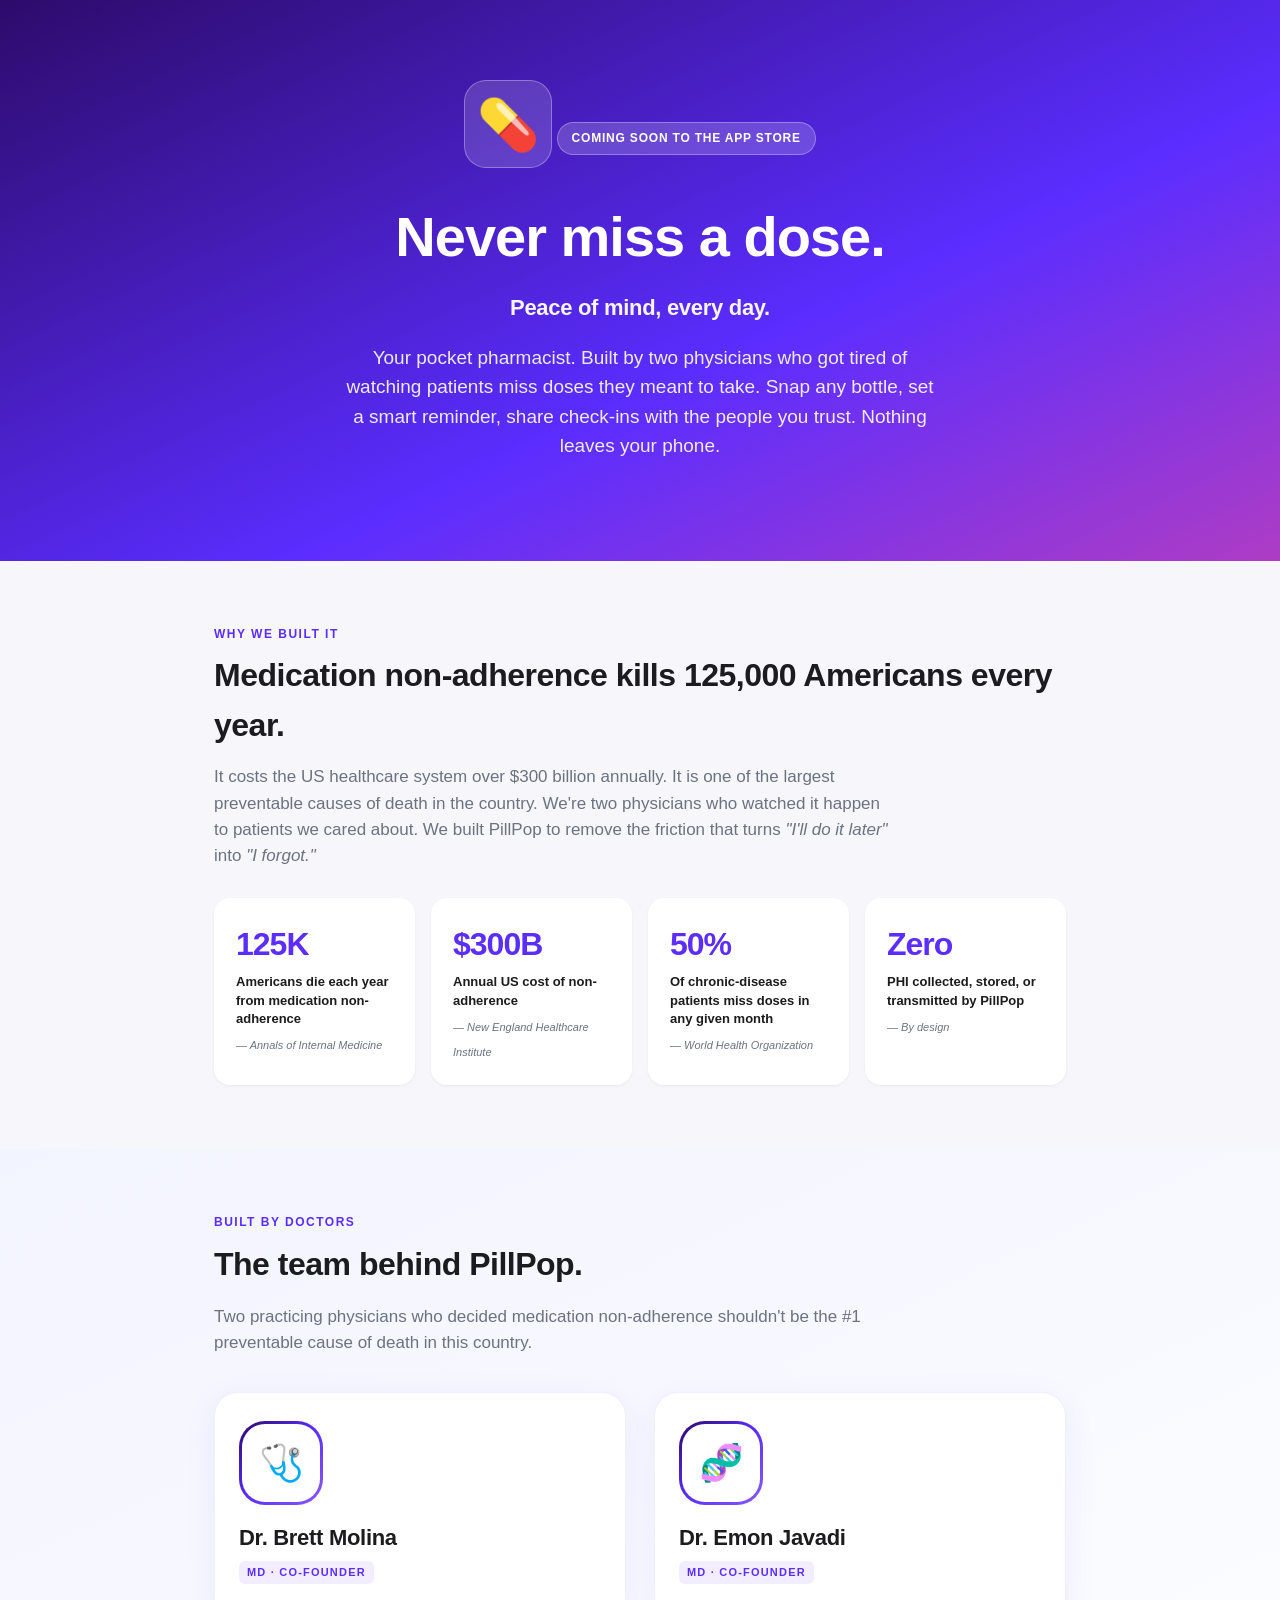
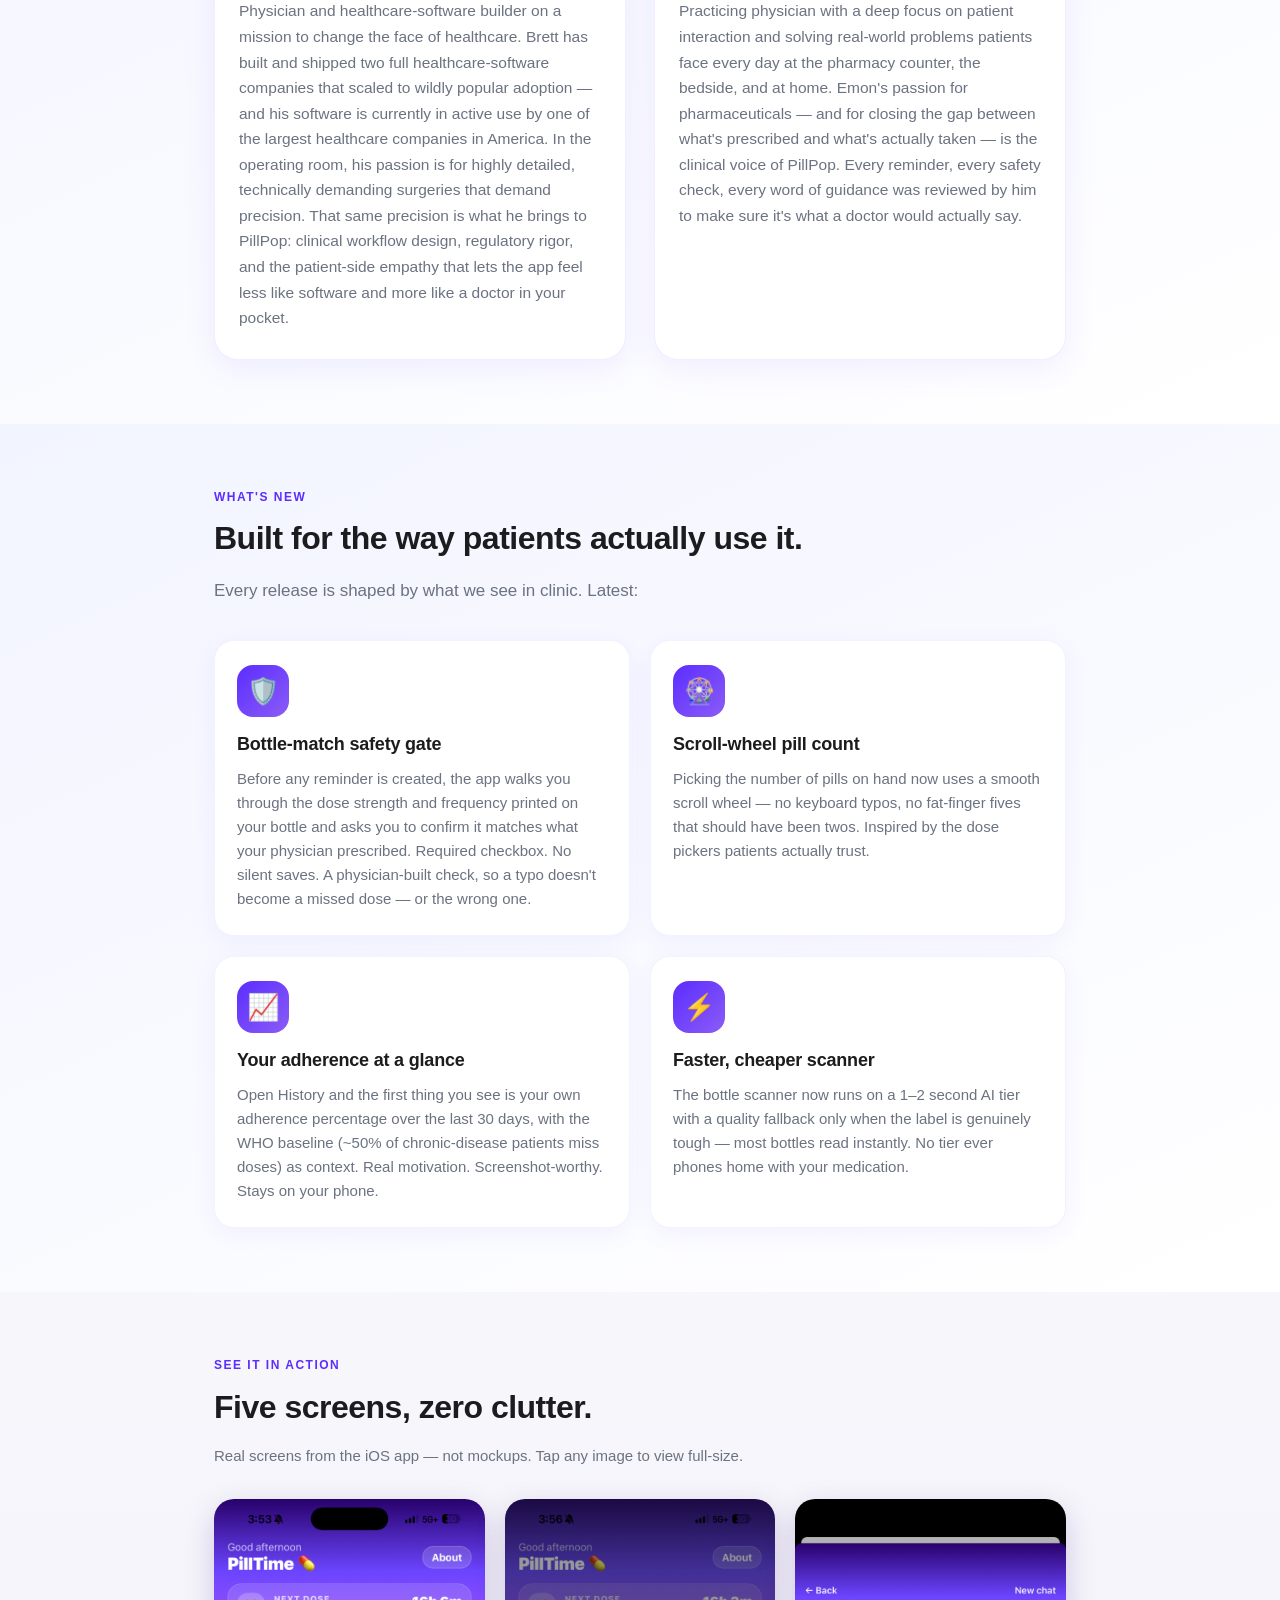
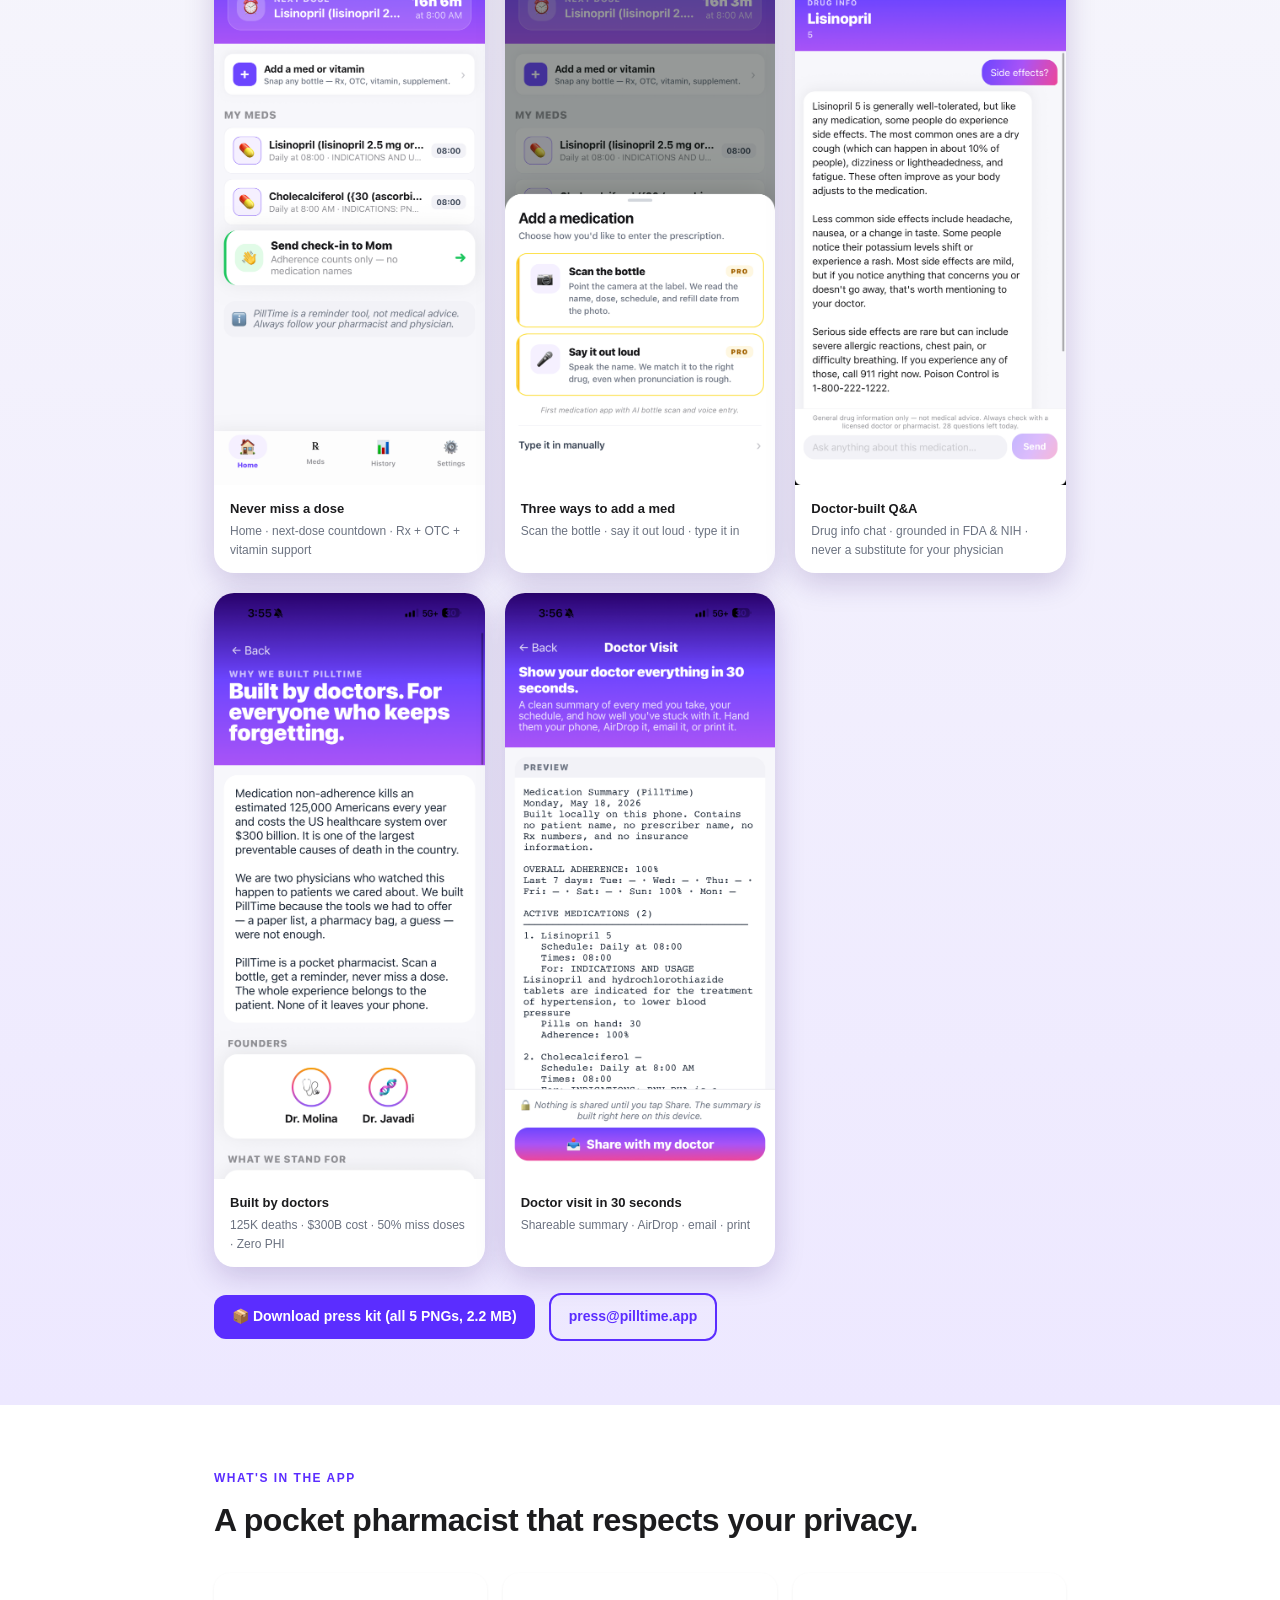
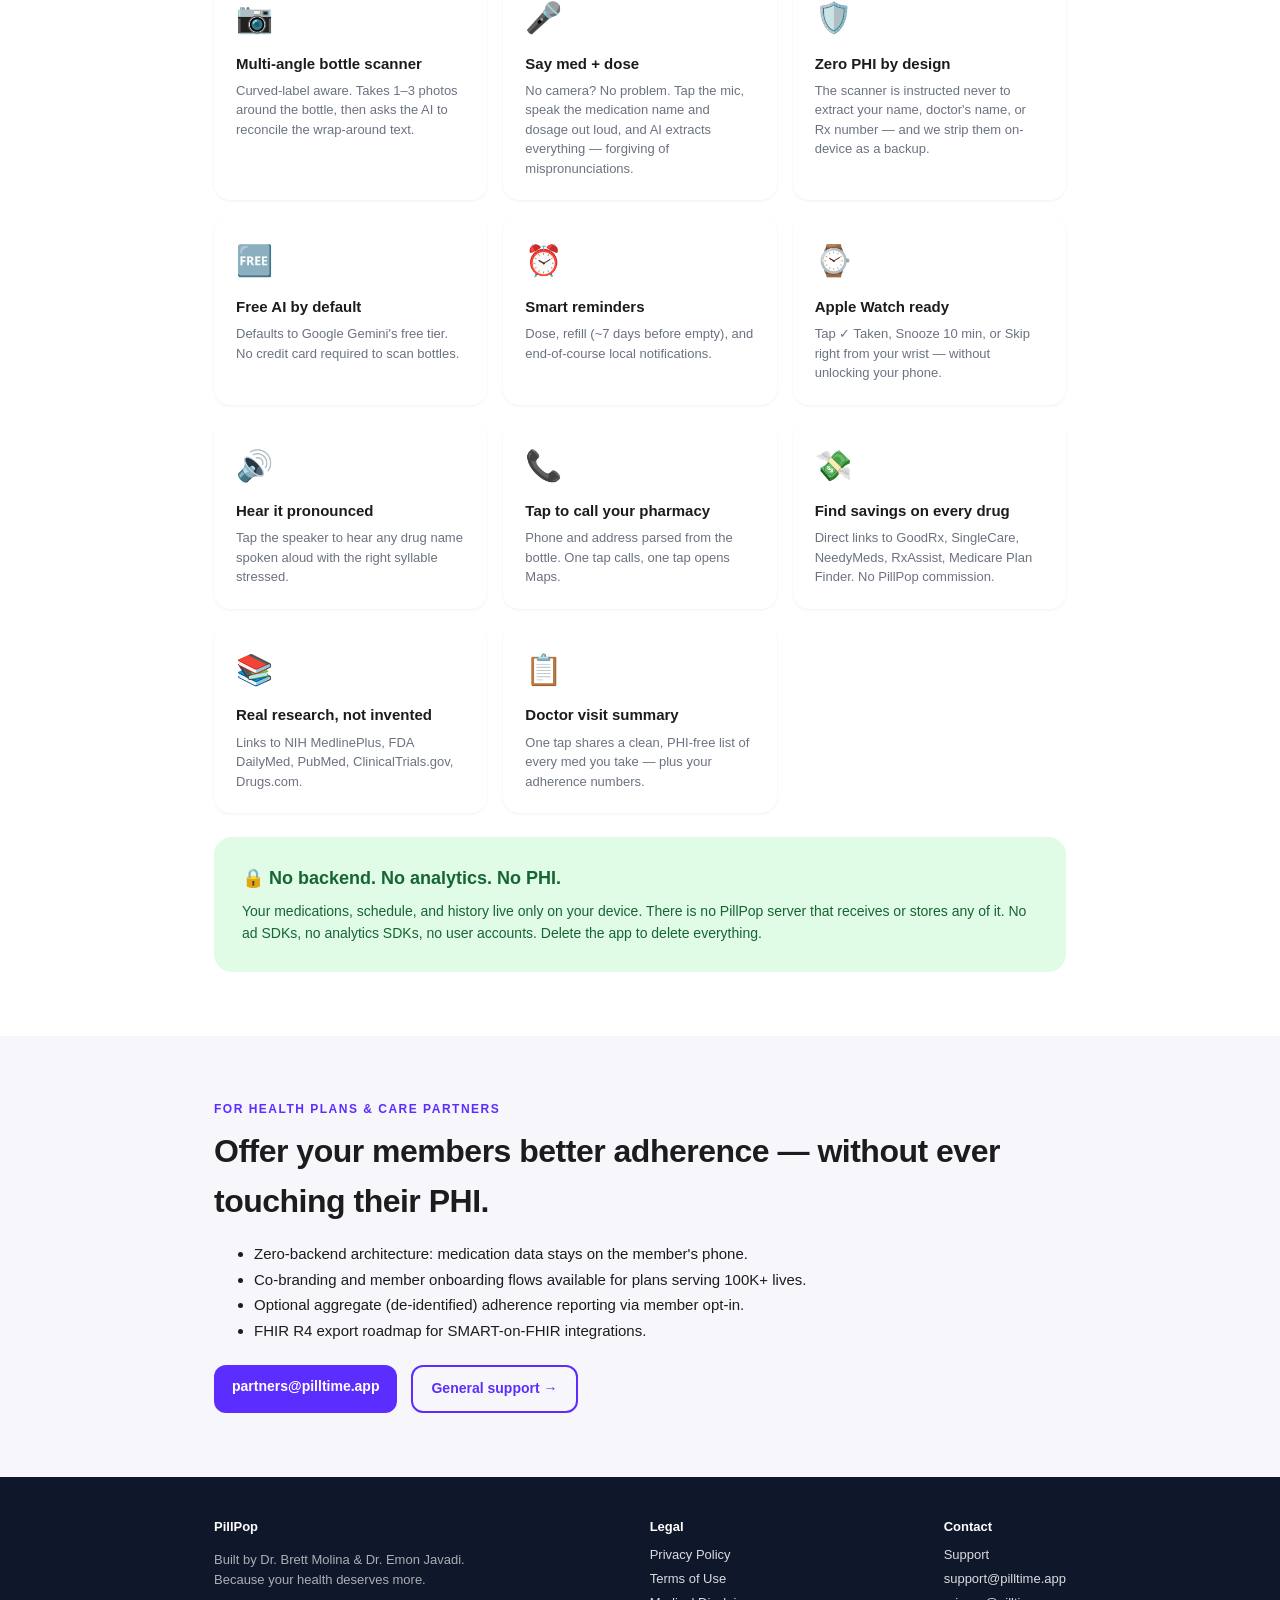
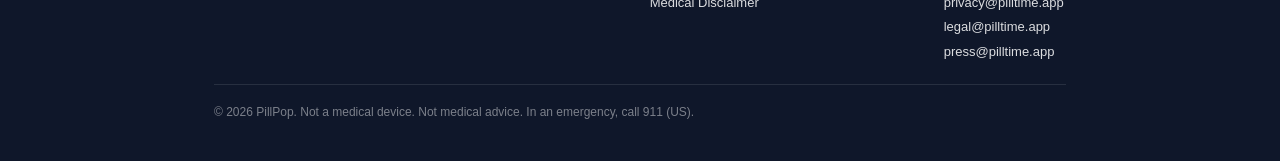
==== commit b61a3c10: "Rebrand: PillTime → PillPop App is launching as PillPop. All references updated. CNAME left at pillt" ====
--- a/index.html
+++ b/index.html
@@ -3,9 +3,9 @@
 <head>
   <meta charset="UTF-8" />
   <meta name="viewport" content="width=device-width, initial-scale=1.0" />
-  <title>PillTime — Never miss a dose. Peace of mind, every day.</title>
-  <meta name="description" content="PillTime is a privacy-first medication reminder built by two physicians. Scan any bottle, get smart reminders, share check-ins with loved ones — all 100% private. Nothing leaves your phone." />
-  <meta property="og:title" content="PillTime — your pocket pharmacist" />
+  <title>PillPop — Never miss a dose. Peace of mind, every day.</title>
+  <meta name="description" content="PillPop is a privacy-first medication reminder built by two physicians. Scan any bottle, get smart reminders, share check-ins with loved ones — all 100% private. Nothing leaves your phone." />
+  <meta property="og:title" content="PillPop — your pocket pharmacist" />
   <meta property="og:description" content="Never miss a dose. Peace of mind, every day. Built by doctors. 100% private." />
   <meta property="og:type" content="website" />
   <meta property="og:url" content="https://pilltimeapp.com" />
@@ -323,7 +323,7 @@
       <div class="kicker">Why we built it</div>
       <h2>Medication non-adherence kills 125,000 Americans every year.</h2>
       <p style="font-size:17px; max-width:680px; color:var(--ink-soft); margin-top:14px;">
-        It costs the US healthcare system over $300 billion annually. It is one of the largest preventable causes of death in the country. We're two physicians who watched it happen to patients we cared about. We built PillTime to remove the friction that turns <em>"I'll do it later"</em> into <em>"I forgot."</em>
+        It costs the US healthcare system over $300 billion annually. It is one of the largest preventable causes of death in the country. We're two physicians who watched it happen to patients we cared about. We built PillPop to remove the friction that turns <em>"I'll do it later"</em> into <em>"I forgot."</em>
       </p>
 
       <div class="stats">
@@ -344,7 +344,7 @@
         </div>
         <div class="stat">
           <span class="num">Zero</span>
-          <p>PHI collected, stored, or transmitted by PillTime</p>
+          <p>PHI collected, stored, or transmitted by PillPop</p>
           <small>— By design</small>
         </div>
       </div>
@@ -354,7 +354,7 @@
   <section class="founders-section">
     <div class="container">
       <div class="kicker">Built by doctors</div>
-      <h2>The team behind PillTime.</h2>
+      <h2>The team behind PillPop.</h2>
       <p style="font-size:17px; color:var(--ink-soft); max-width:680px; margin-top:14px;">
         Two practicing physicians who decided medication non-adherence shouldn't be the #1 preventable cause of death in this country.
       </p>
@@ -365,7 +365,7 @@
           <h3 class="founder-name">Dr. Brett Molina</h3>
           <span class="founder-credentials">MD · CO-FOUNDER</span>
           <p class="founder-bio">
-            Physician and healthcare-software builder on a mission to change the face of healthcare. Brett has built and shipped two full healthcare-software companies that scaled to wildly popular adoption — and his software is currently in active use by one of the largest healthcare companies in America. In the operating room, his passion is for highly detailed, technically demanding surgeries that demand precision. That same precision is what he brings to PillTime: clinical workflow design, regulatory rigor, and the patient-side empathy that lets the app feel less like software and more like a doctor in your pocket.
+            Physician and healthcare-software builder on a mission to change the face of healthcare. Brett has built and shipped two full healthcare-software companies that scaled to wildly popular adoption — and his software is currently in active use by one of the largest healthcare companies in America. In the operating room, his passion is for highly detailed, technically demanding surgeries that demand precision. That same precision is what he brings to PillPop: clinical workflow design, regulatory rigor, and the patient-side empathy that lets the app feel less like software and more like a doctor in your pocket.
           </p>
         </div>
 
@@ -374,7 +374,7 @@
           <h3 class="founder-name">Dr. Emon Javadi</h3>
           <span class="founder-credentials">MD · CO-FOUNDER</span>
           <p class="founder-bio">
-            Practicing physician with a deep focus on patient interaction and solving real-world problems patients face every day at the pharmacy counter, the bedside, and at home. Emon's passion for pharmaceuticals — and for closing the gap between what's prescribed and what's actually taken — is the clinical voice of PillTime. Every reminder, every safety check, every word of guidance was reviewed by him to make sure it's what a doctor would actually say.
+            Practicing physician with a deep focus on patient interaction and solving real-world problems patients face every day at the pharmacy counter, the bedside, and at home. Emon's passion for pharmaceuticals — and for closing the gap between what's prescribed and what's actually taken — is the clinical voice of PillPop. Every reminder, every safety check, every word of guidance was reviewed by him to make sure it's what a doctor would actually say.
           </p>
         </div>
       </div>
@@ -427,29 +427,29 @@
 
       <div class="gallery">
         <a class="shot" href="screenshots/01-home.png" target="_blank" rel="noopener">
-          <img src="screenshots/01-home.png" alt="PillTime Home — Never miss a dose" />
+          <img src="screenshots/01-home.png" alt="PillPop Home — Never miss a dose" />
           <div class="caption">Never miss a dose<small>Home · next-dose countdown · Rx + OTC + vitamin support</small></div>
         </a>
         <a class="shot" href="screenshots/02-scan.png" target="_blank" rel="noopener">
-          <img src="screenshots/02-scan.png" alt="PillTime — three ways to add a med" />
+          <img src="screenshots/02-scan.png" alt="PillPop — three ways to add a med" />
           <div class="caption">Three ways to add a med<small>Scan the bottle · say it out loud · type it in</small></div>
         </a>
         <a class="shot" href="screenshots/03-info.png" target="_blank" rel="noopener">
-          <img src="screenshots/03-info.png" alt="PillTime Drug Info — Doctor-built AI Q&amp;A" />
+          <img src="screenshots/03-info.png" alt="PillPop Drug Info — Doctor-built AI Q&amp;A" />
           <div class="caption">Doctor-built Q&amp;A<small>Drug info chat · grounded in FDA &amp; NIH · never a substitute for your physician</small></div>
         </a>
         <a class="shot" href="screenshots/04-about.png" target="_blank" rel="noopener">
-          <img src="screenshots/04-about.png" alt="PillTime About — Built by doctors" />
+          <img src="screenshots/04-about.png" alt="PillPop About — Built by doctors" />
           <div class="caption">Built by doctors<small>125K deaths · $300B cost · 50% miss doses · Zero PHI</small></div>
         </a>
         <a class="shot" href="screenshots/05-doctor.png" target="_blank" rel="noopener">
-          <img src="screenshots/05-doctor.png" alt="PillTime Doctor Visit — Hand your doctor your meds" />
+          <img src="screenshots/05-doctor.png" alt="PillPop Doctor Visit — Hand your doctor your meds" />
           <div class="caption">Doctor visit in 30 seconds<small>Shareable summary · AirDrop · email · print</small></div>
         </a>
       </div>
 
       <div class="press-row">
-        <a href="screenshots/PillTime-AppStore-Screenshots.zip" download>📦 Download press kit (all 5 PNGs, 2.2 MB)</a>
+        <a href="screenshots/PillPop-AppStore-Screenshots.zip" download>📦 Download press kit (all 5 PNGs, 2.2 MB)</a>
         <a href="mailto:press@pilltime.app" class="secondary" style="background:transparent;border:2px solid var(--primary);color:var(--primary);">press@pilltime.app</a>
       </div>
     </div>
@@ -504,7 +504,7 @@
         <div class="feature">
           <span class="emoji">💸</span>
           <h3>Find savings on every drug</h3>
-          <p>Direct links to GoodRx, SingleCare, NeedyMeds, RxAssist, Medicare Plan Finder. No PillTime commission.</p>
+          <p>Direct links to GoodRx, SingleCare, NeedyMeds, RxAssist, Medicare Plan Finder. No PillPop commission.</p>
         </div>
         <div class="feature">
           <span class="emoji">📚</span>
@@ -520,7 +520,7 @@
 
       <div class="privacy-block">
         <h3>🔒 No backend. No analytics. No PHI.</h3>
-        <p>Your medications, schedule, and history live only on your device. There is no PillTime server that receives or stores any of it. No ad SDKs, no analytics SDKs, no user accounts. Delete the app to delete everything.</p>
+        <p>Your medications, schedule, and history live only on your device. There is no PillPop server that receives or stores any of it. No ad SDKs, no analytics SDKs, no user accounts. Delete the app to delete everything.</p>
       </div>
     </div>
   </section>
@@ -546,7 +546,7 @@
     <div class="container">
       <div class="row">
         <div>
-          <h4>PillTime</h4>
+          <h4>PillPop</h4>
           <p>Built by Dr. Brett Molina &amp; Dr. Emon Javadi.<br>Because your health deserves more.</p>
         </div>
         <div>
@@ -569,7 +569,7 @@
         </div>
       </div>
       <div class="legal-row">
-        © 2026 PillTime. Not a medical device. Not medical advice. In an emergency, call 911 (US).
+        © 2026 PillPop. Not a medical device. Not medical advice. In an emergency, call 911 (US).
       </div>
     </div>
   </footer>
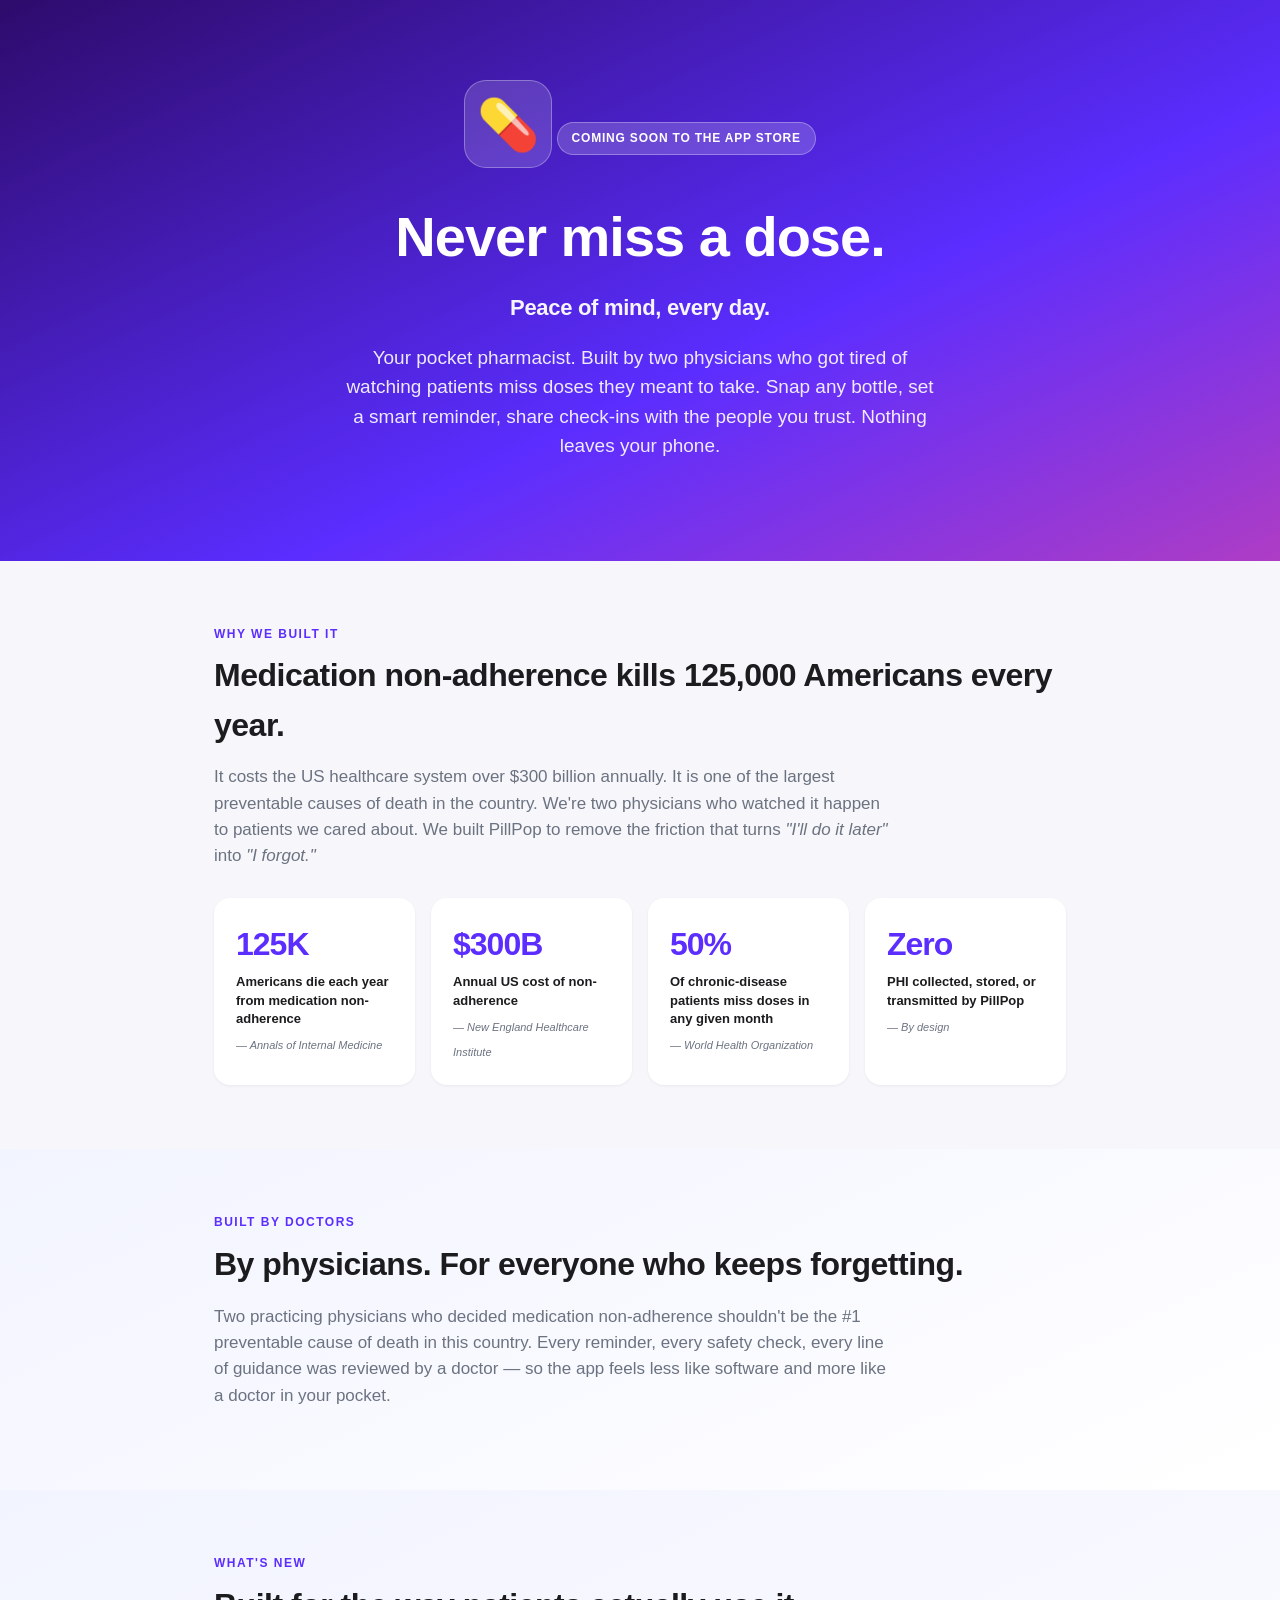
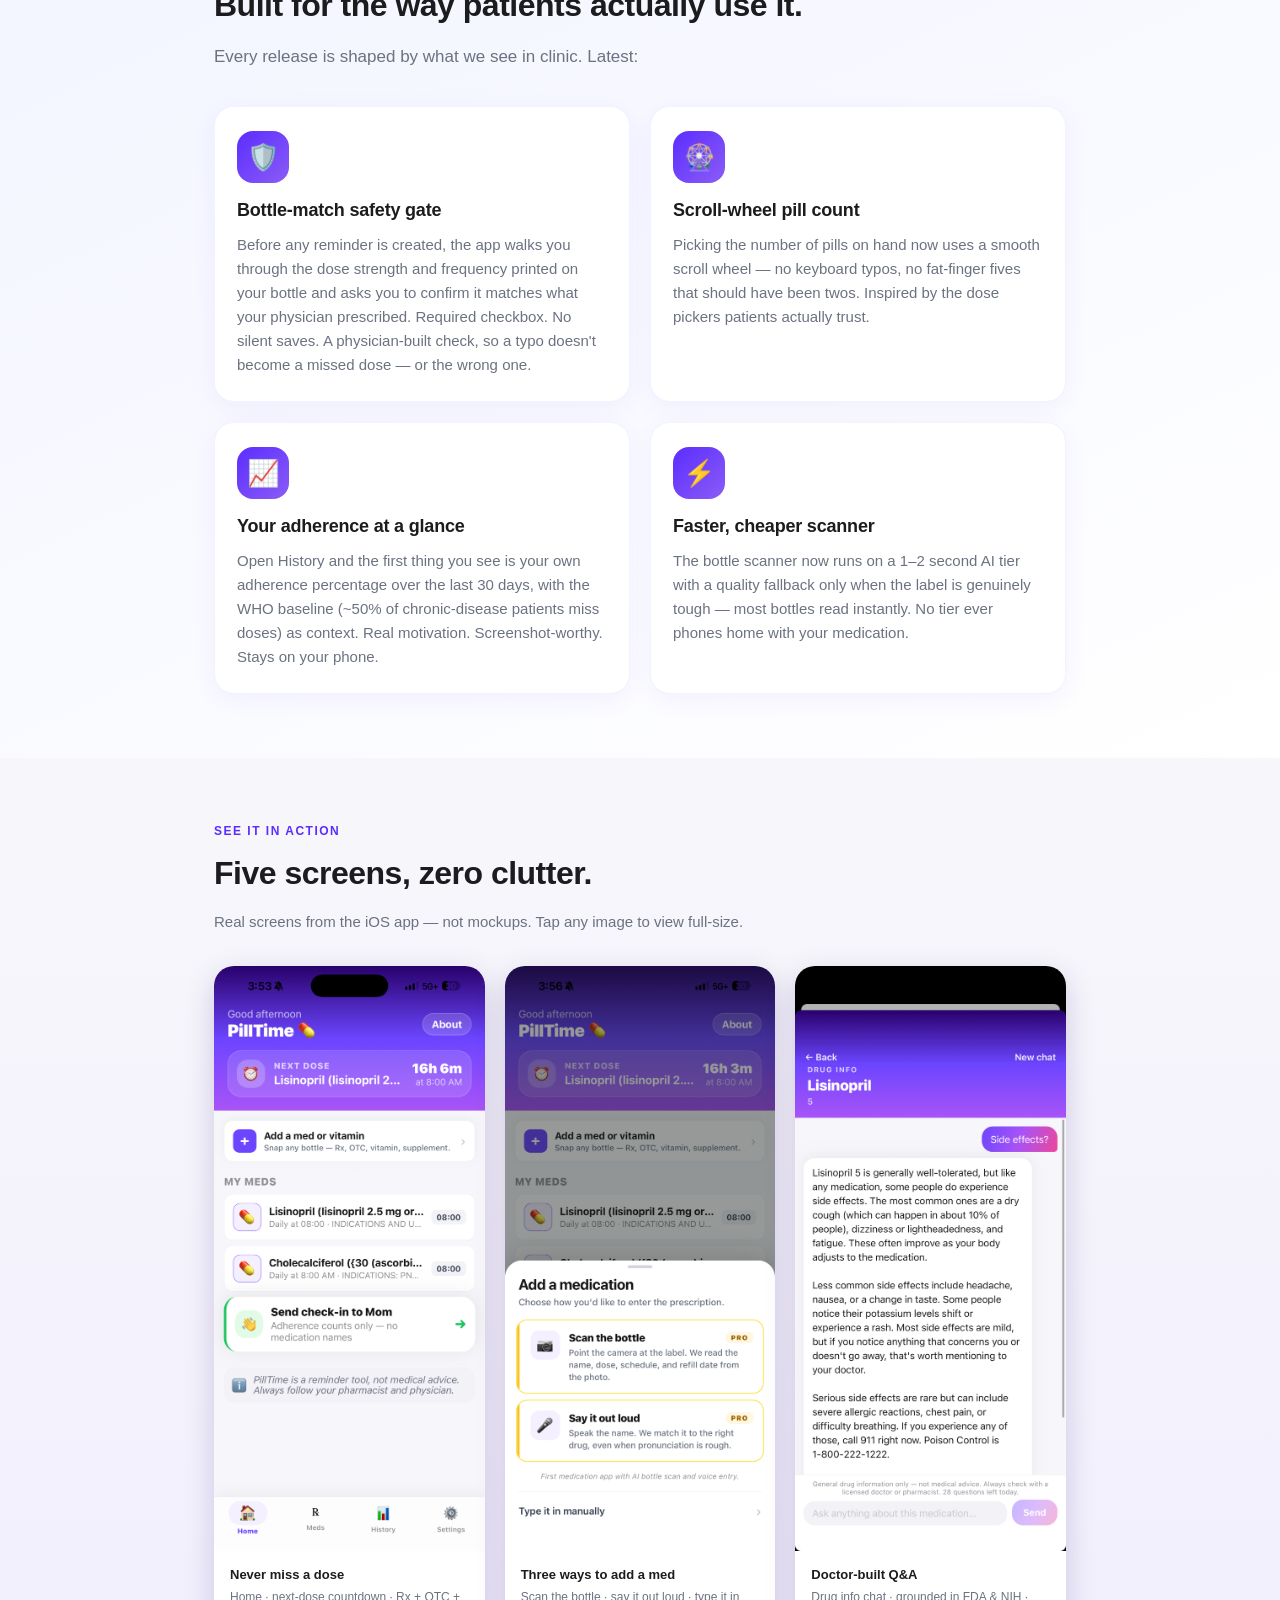
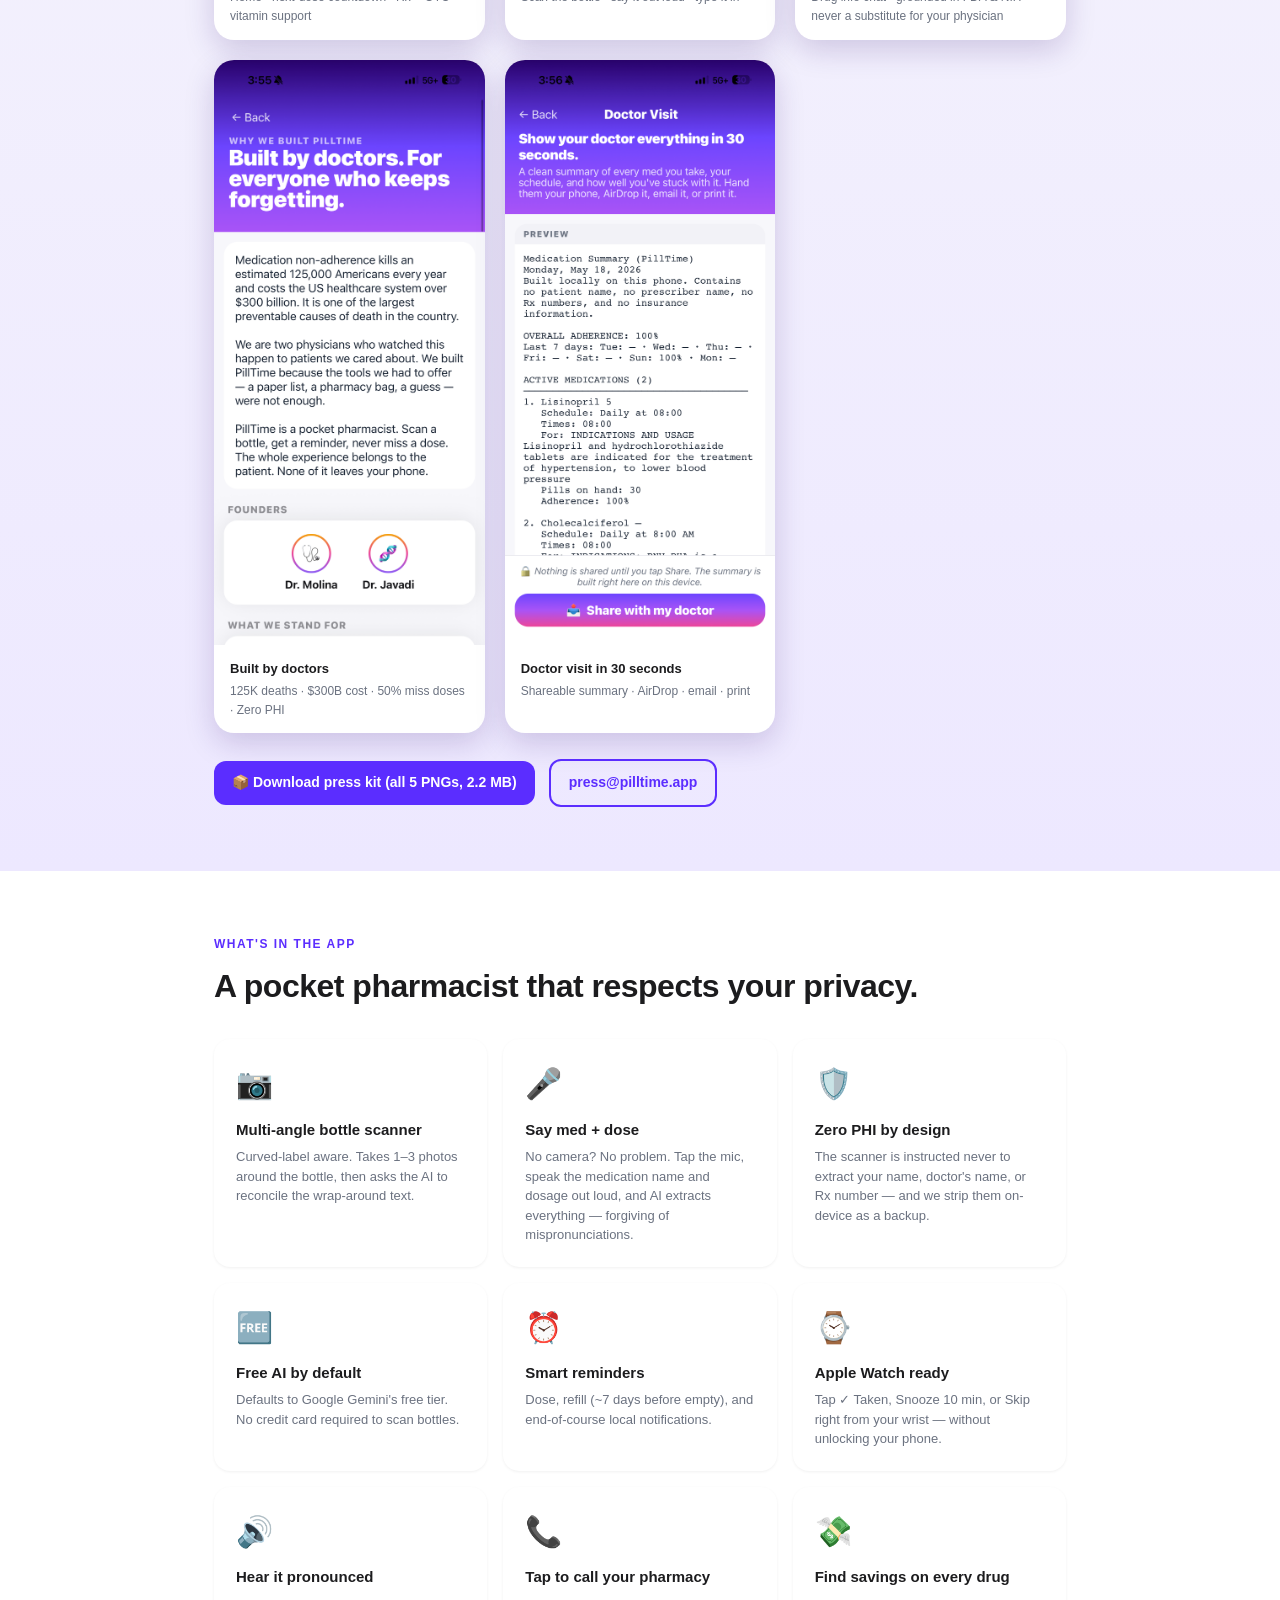
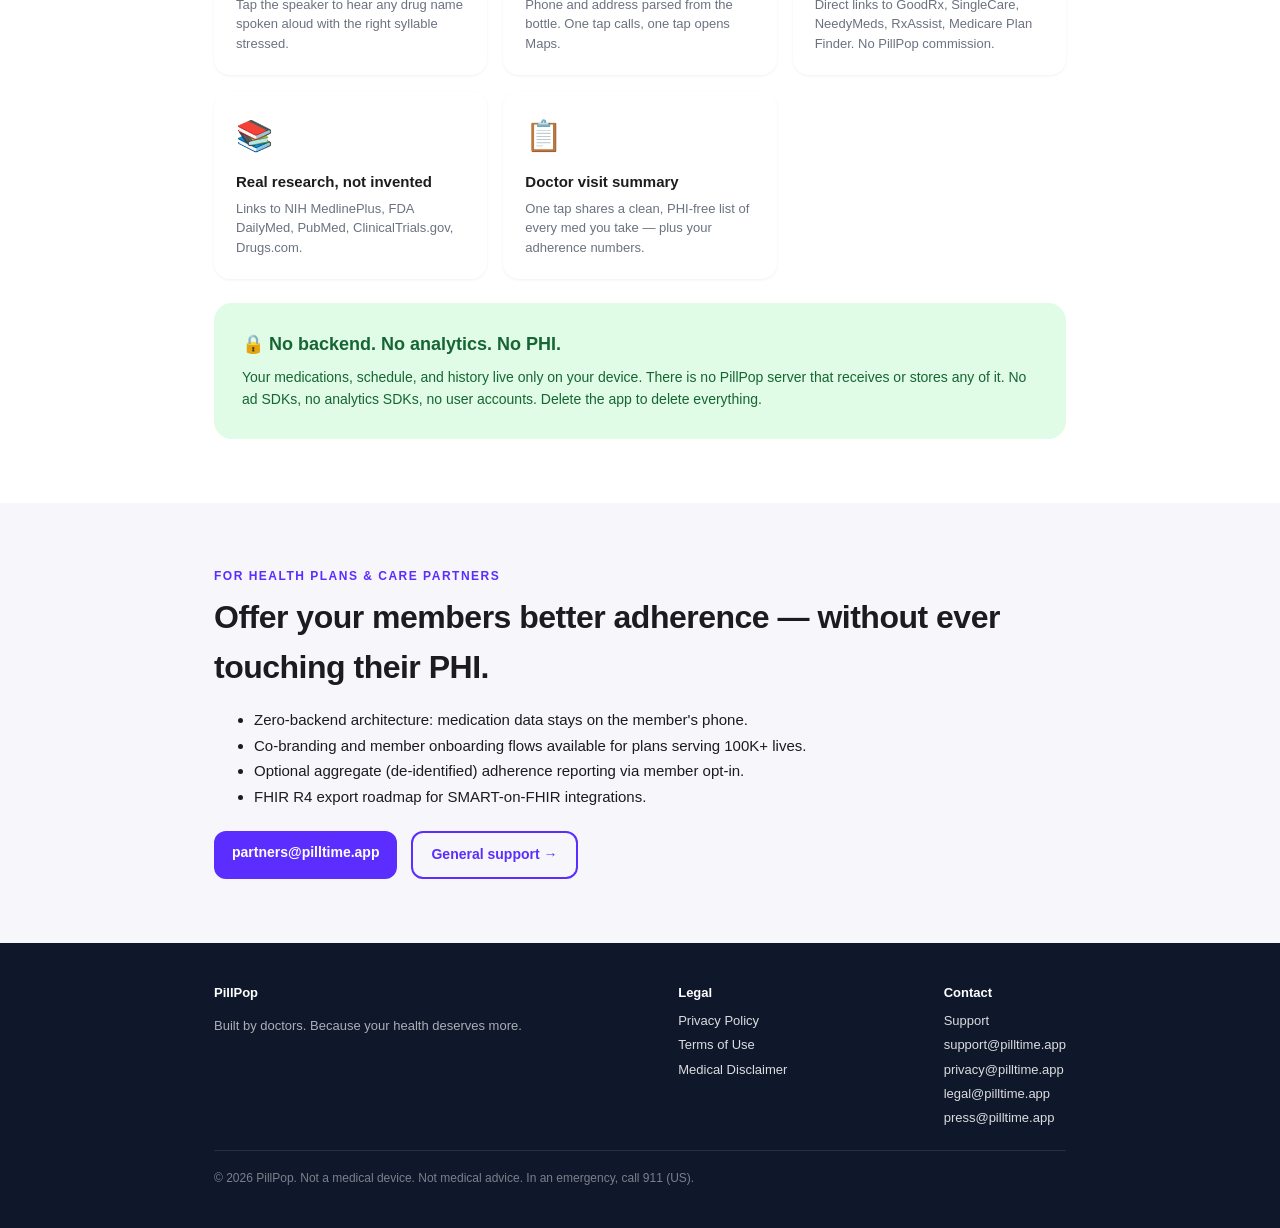
==== commit 21d82cae: "Remove founder names from site Co-Authored-By: Claude Opus 4.7 (1M context) <noreply@anthropic.com>" ====
--- a/index.html
+++ b/index.html
@@ -354,30 +354,10 @@
   <section class="founders-section">
     <div class="container">
       <div class="kicker">Built by doctors</div>
-      <h2>The team behind PillPop.</h2>
+      <h2>By physicians. For everyone who keeps forgetting.</h2>
       <p style="font-size:17px; color:var(--ink-soft); max-width:680px; margin-top:14px;">
-        Two practicing physicians who decided medication non-adherence shouldn't be the #1 preventable cause of death in this country.
+        Two practicing physicians who decided medication non-adherence shouldn't be the #1 preventable cause of death in this country. Every reminder, every safety check, every line of guidance was reviewed by a doctor — so the app feels less like software and more like a doctor in your pocket.
       </p>
-
-      <div class="founders-grid">
-        <div class="founder-card">
-          <div class="founder-bubble"><div>🩺</div></div>
-          <h3 class="founder-name">Dr. Brett Molina</h3>
-          <span class="founder-credentials">MD · CO-FOUNDER</span>
-          <p class="founder-bio">
-            Physician and healthcare-software builder on a mission to change the face of healthcare. Brett has built and shipped two full healthcare-software companies that scaled to wildly popular adoption — and his software is currently in active use by one of the largest healthcare companies in America. In the operating room, his passion is for highly detailed, technically demanding surgeries that demand precision. That same precision is what he brings to PillPop: clinical workflow design, regulatory rigor, and the patient-side empathy that lets the app feel less like software and more like a doctor in your pocket.
-          </p>
-        </div>
-
-        <div class="founder-card">
-          <div class="founder-bubble"><div>🧬</div></div>
-          <h3 class="founder-name">Dr. Emon Javadi</h3>
-          <span class="founder-credentials">MD · CO-FOUNDER</span>
-          <p class="founder-bio">
-            Practicing physician with a deep focus on patient interaction and solving real-world problems patients face every day at the pharmacy counter, the bedside, and at home. Emon's passion for pharmaceuticals — and for closing the gap between what's prescribed and what's actually taken — is the clinical voice of PillPop. Every reminder, every safety check, every word of guidance was reviewed by him to make sure it's what a doctor would actually say.
-          </p>
-        </div>
-      </div>
     </div>
   </section>
 
@@ -547,7 +527,7 @@
       <div class="row">
         <div>
           <h4>PillPop</h4>
-          <p>Built by Dr. Brett Molina &amp; Dr. Emon Javadi.<br>Because your health deserves more.</p>
+          <p>Built by doctors. Because your health deserves more.</p>
         </div>
         <div>
           <h4>Legal</h4>
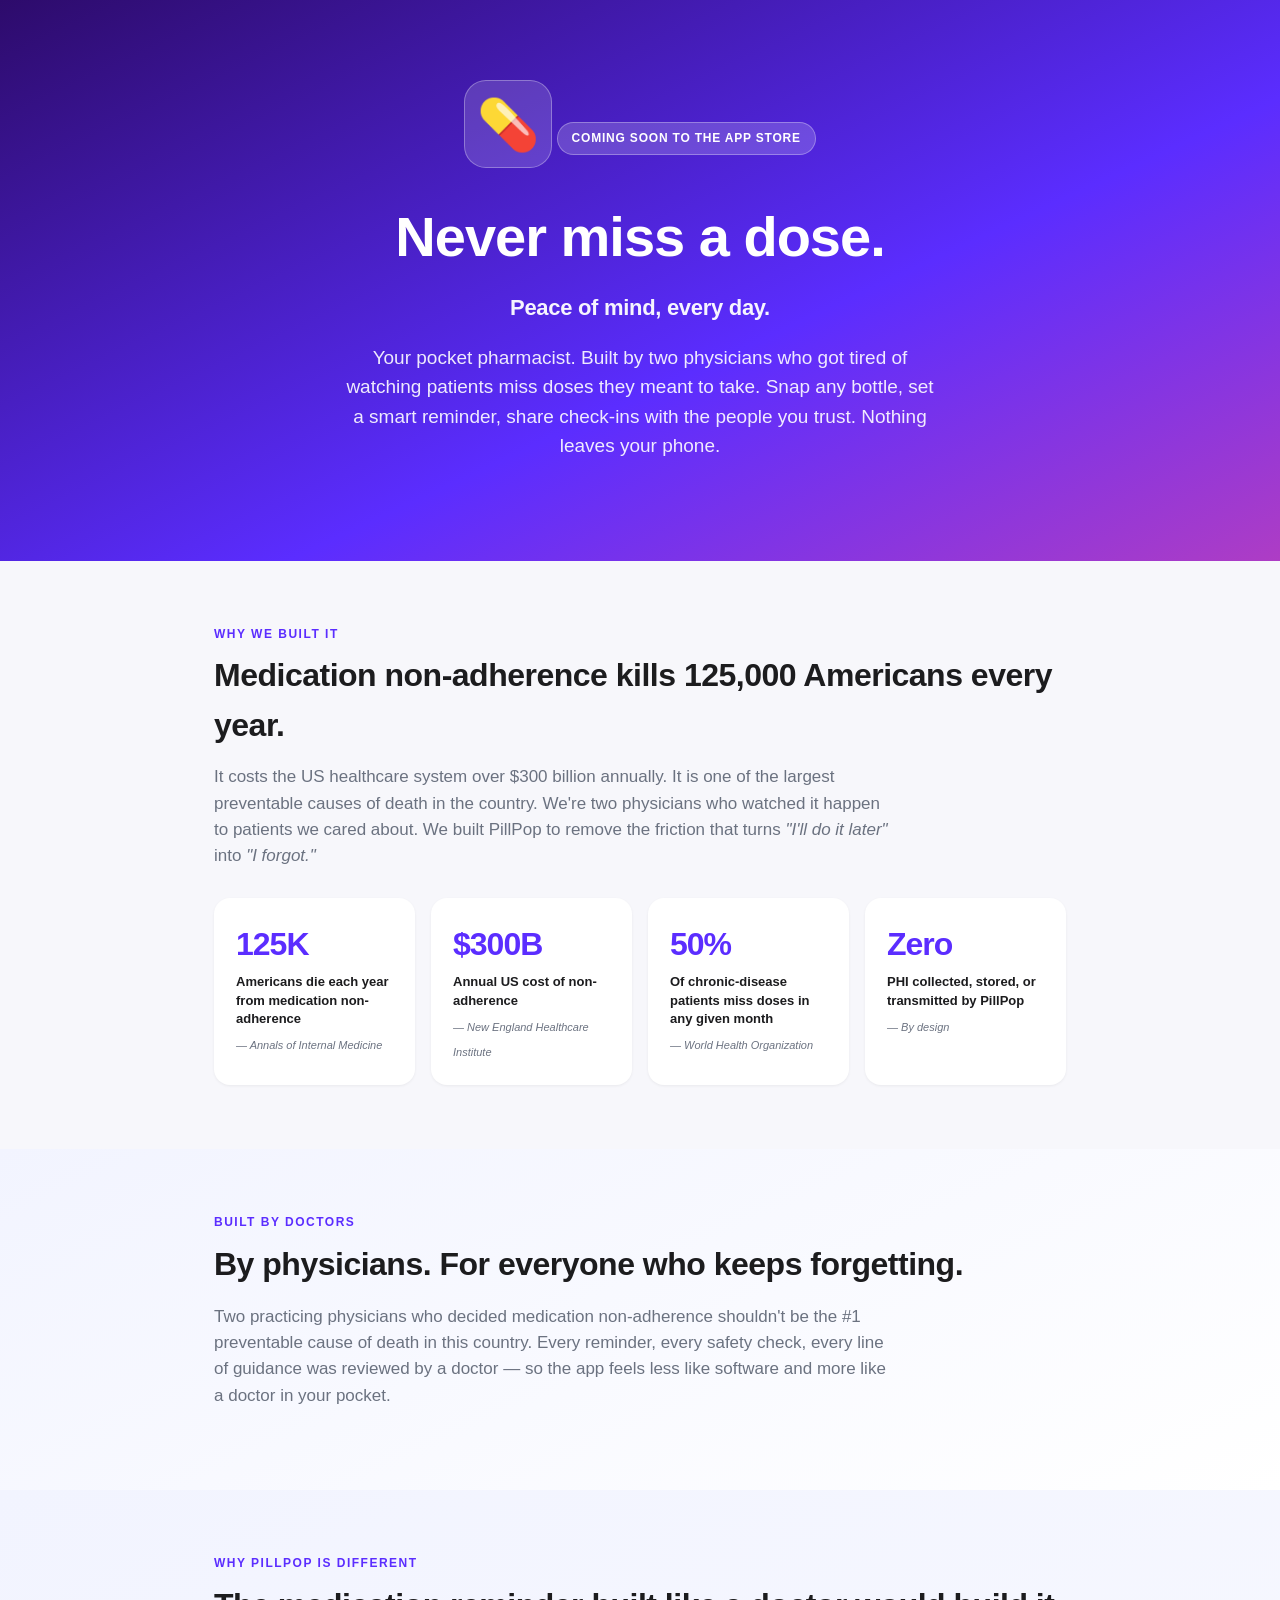
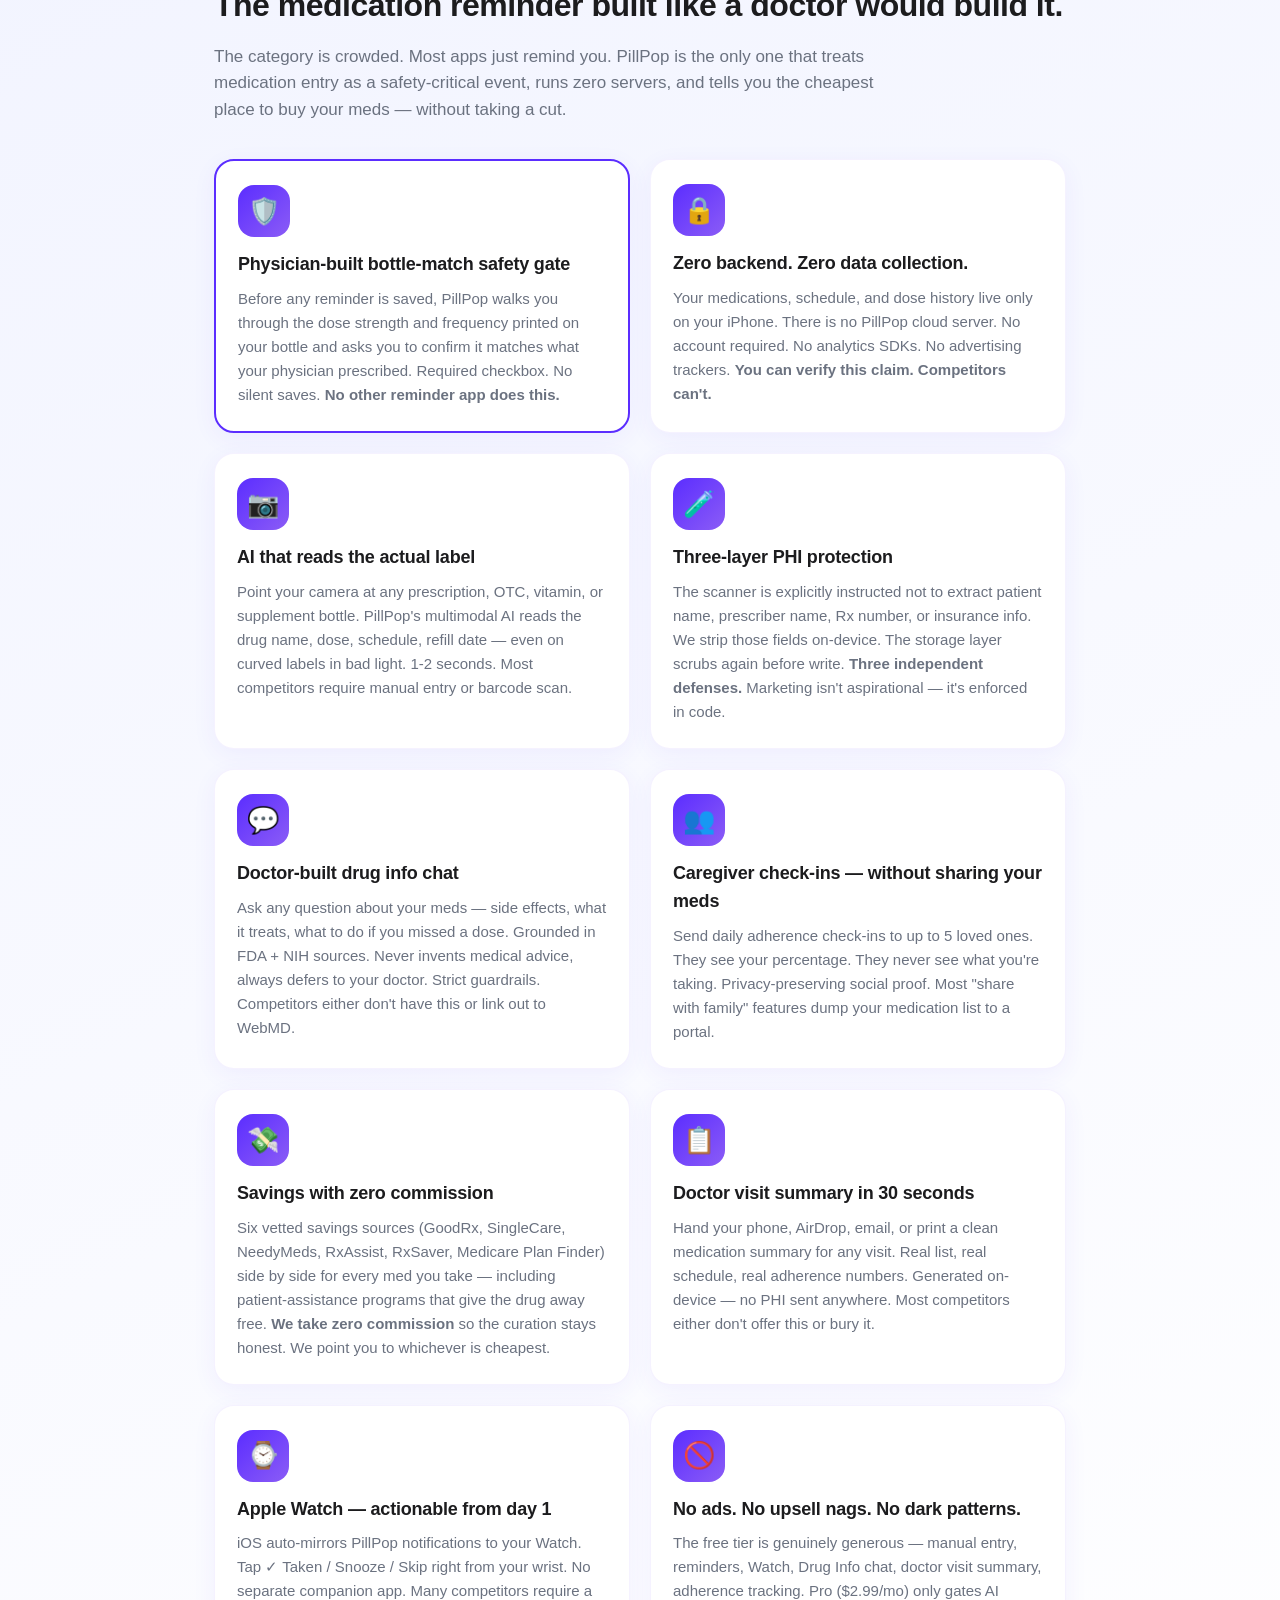
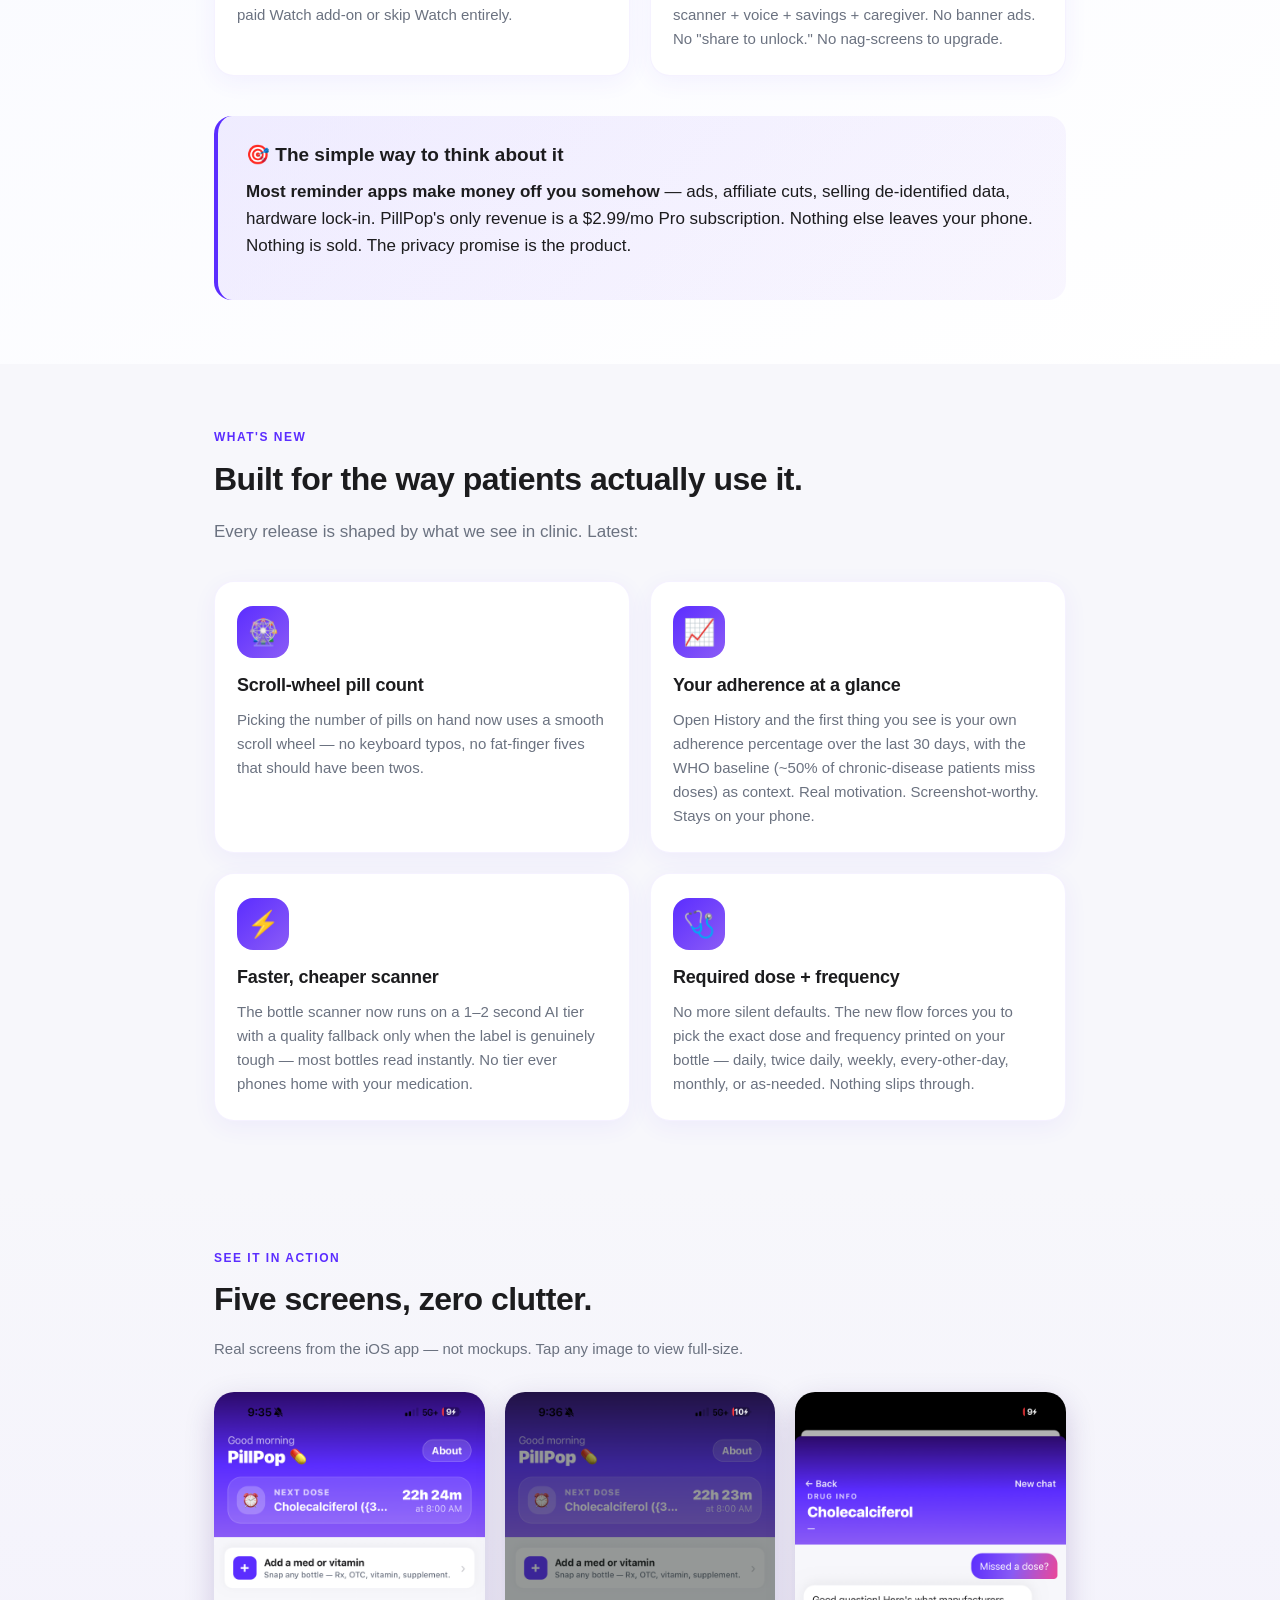
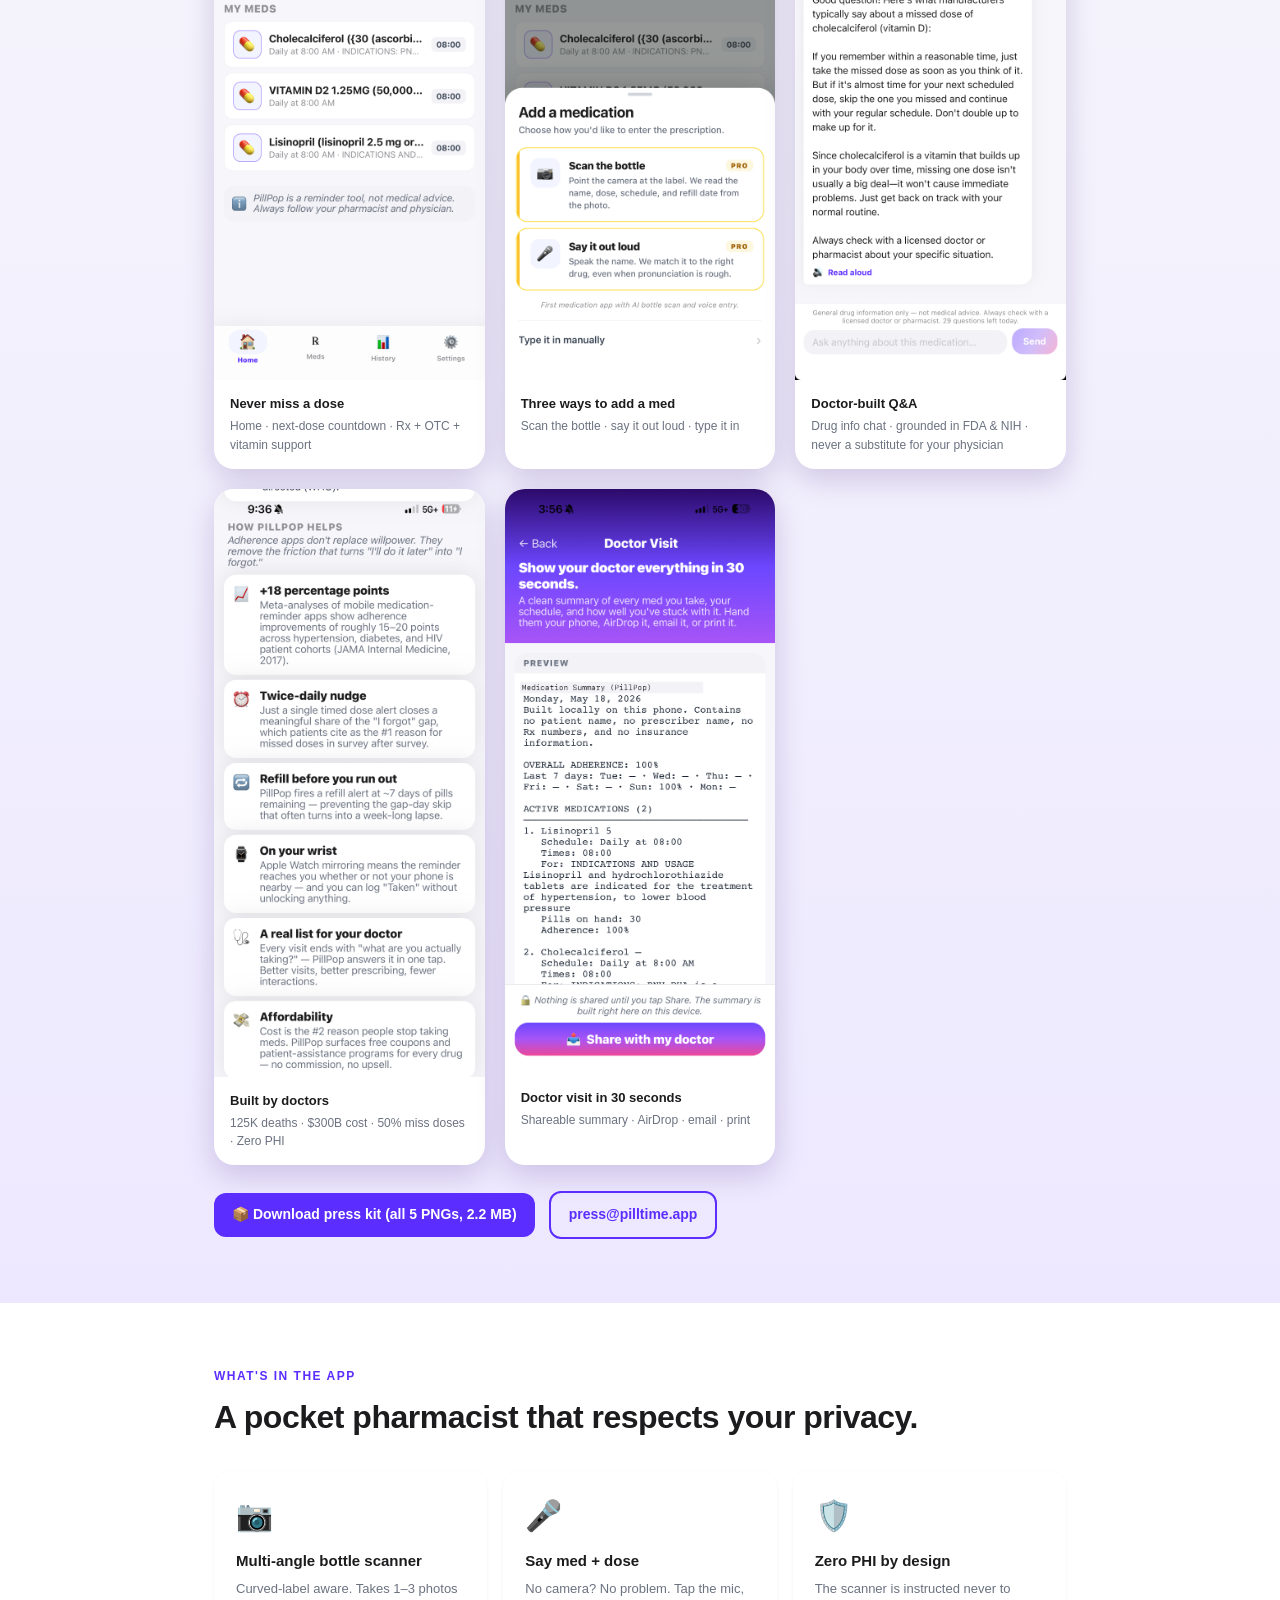
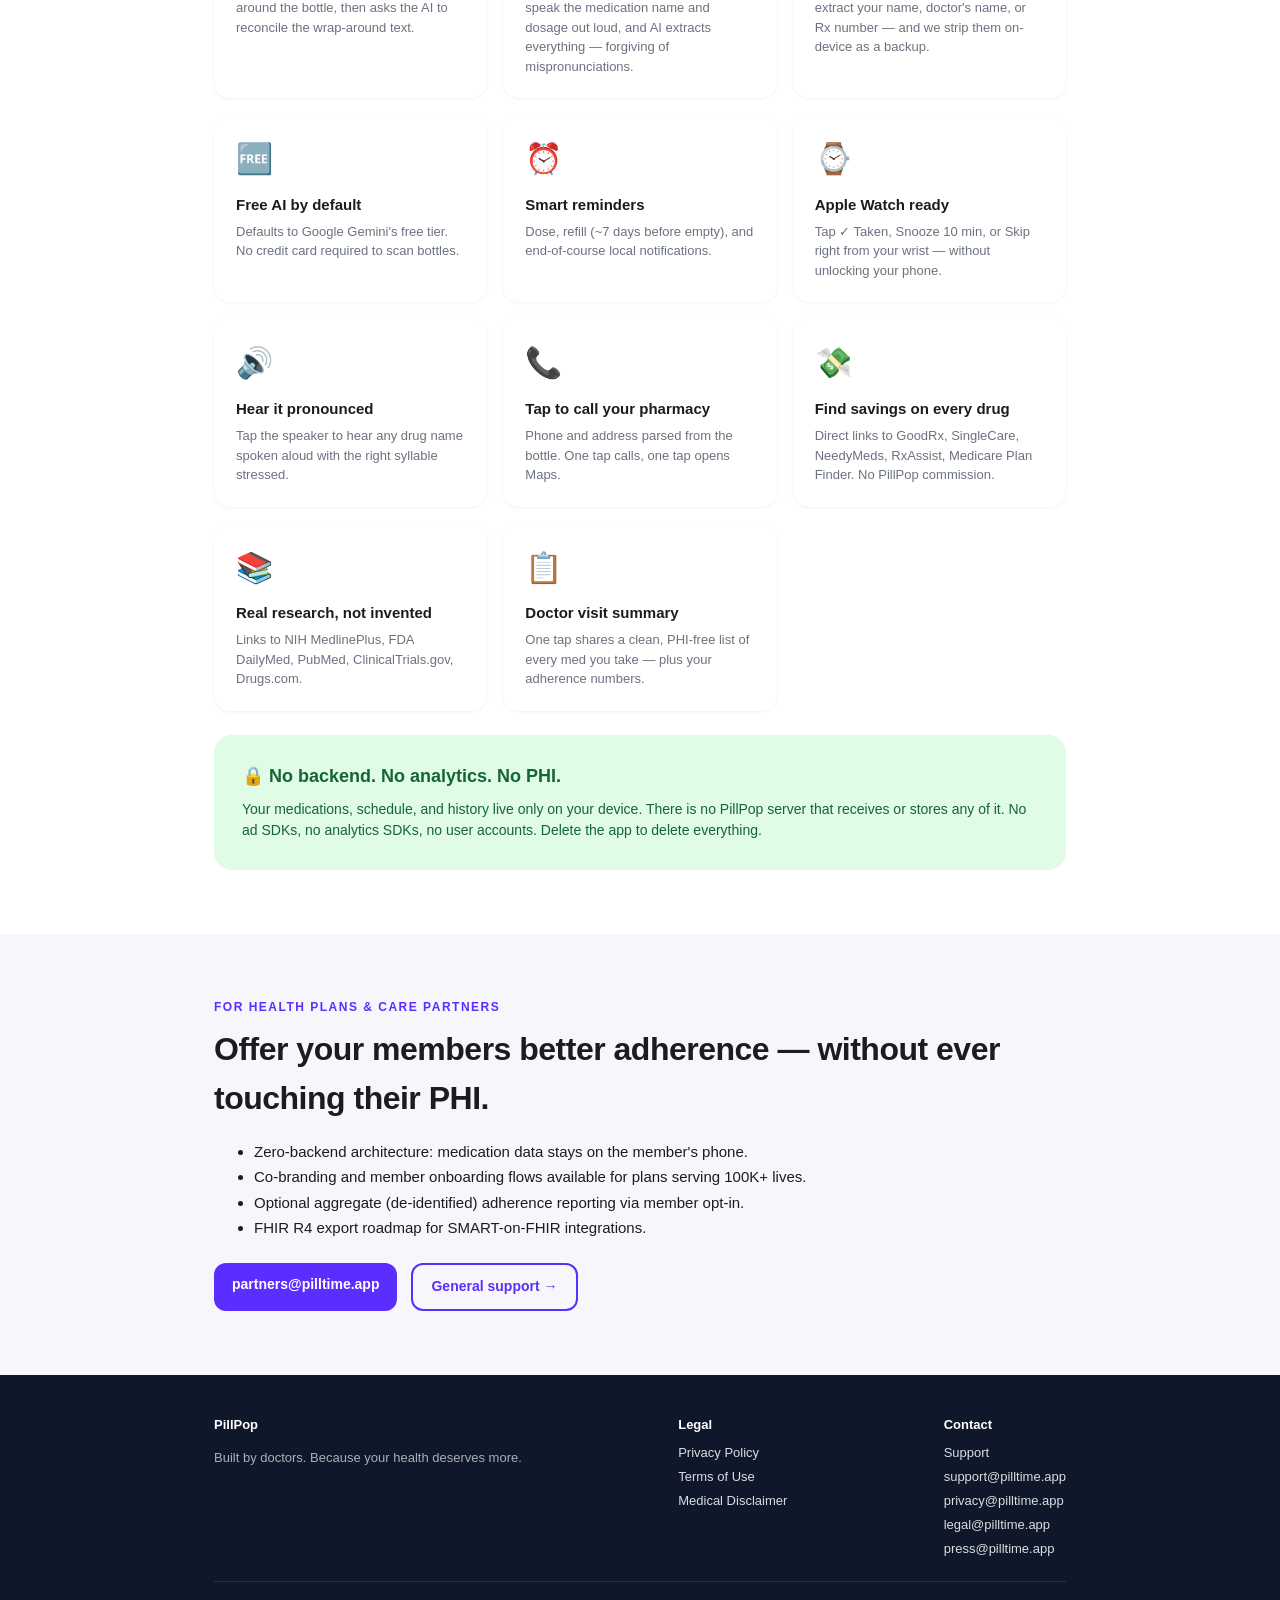
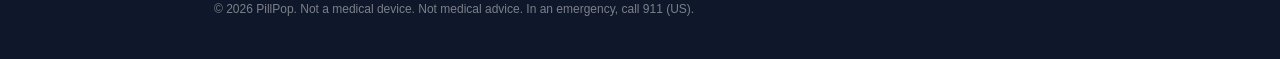
==== commit 97ab87b3: "Fresh PillPop screenshots + 10-card differentiator section - Swap 5 site screenshots to fresh PillPo" ====
--- a/index.html
+++ b/index.html
@@ -174,6 +174,19 @@
       color: var(--ink-soft);
       margin: 0;
     }
+    .comparison-callout {
+      margin-top: 40px;
+      padding: 24px 28px;
+      background: linear-gradient(135deg, rgba(91,45,255,0.08), rgba(139,92,246,0.05));
+      border-left: 4px solid var(--primary);
+      border-radius: 18px;
+    }
+    .comparison-callout h3 {
+      font-size: 19px;
+      font-weight: 800;
+      margin: 0 0 4px;
+      color: var(--ink);
+    }
 
     section { padding: 64px 0; }
     section h2 {
@@ -363,6 +376,85 @@
 
   <section style="background: linear-gradient(155deg, #f2f4ff 0%, #ffffff 100%);">
     <div class="container">
+      <div class="kicker">Why PillPop is different</div>
+      <h2>The medication reminder built like a doctor would build it.</h2>
+      <p style="font-size:17px; color:var(--ink-soft); max-width:680px; margin-top:14px;">
+        The category is crowded. Most apps just remind you. PillPop is the only one that treats medication entry as a safety-critical event, runs zero servers, and tells you the cheapest place to buy your meds — without taking a cut.
+      </p>
+
+      <div class="features-grid">
+        <div class="feature-card" style="border: 2px solid var(--primary);">
+          <div class="feature-icon" style="background: linear-gradient(135deg, #5B2DFF, #8B5CF6);">🛡️</div>
+          <h3>Physician-built bottle-match safety gate</h3>
+          <p>Before any reminder is saved, PillPop walks you through the dose strength and frequency printed on your bottle and asks you to confirm it matches what your physician prescribed. Required checkbox. No silent saves. <strong>No other reminder app does this.</strong></p>
+        </div>
+
+        <div class="feature-card">
+          <div class="feature-icon" style="background: linear-gradient(135deg, #5B2DFF, #8B5CF6);">🔒</div>
+          <h3>Zero backend. Zero data collection.</h3>
+          <p>Your medications, schedule, and dose history live only on your iPhone. There is no PillPop cloud server. No account required. No analytics SDKs. No advertising trackers. <strong>You can verify this claim. Competitors can't.</strong></p>
+        </div>
+
+        <div class="feature-card">
+          <div class="feature-icon" style="background: linear-gradient(135deg, #5B2DFF, #8B5CF6);">📷</div>
+          <h3>AI that reads the actual label</h3>
+          <p>Point your camera at any prescription, OTC, vitamin, or supplement bottle. PillPop's multimodal AI reads the drug name, dose, schedule, refill date — even on curved labels in bad light. 1-2 seconds. Most competitors require manual entry or barcode scan.</p>
+        </div>
+
+        <div class="feature-card">
+          <div class="feature-icon" style="background: linear-gradient(135deg, #5B2DFF, #8B5CF6);">🧪</div>
+          <h3>Three-layer PHI protection</h3>
+          <p>The scanner is explicitly instructed not to extract patient name, prescriber name, Rx number, or insurance info. We strip those fields on-device. The storage layer scrubs again before write. <strong>Three independent defenses.</strong> Marketing isn't aspirational — it's enforced in code.</p>
+        </div>
+
+        <div class="feature-card">
+          <div class="feature-icon" style="background: linear-gradient(135deg, #5B2DFF, #8B5CF6);">💬</div>
+          <h3>Doctor-built drug info chat</h3>
+          <p>Ask any question about your meds — side effects, what it treats, what to do if you missed a dose. Grounded in FDA + NIH sources. Never invents medical advice, always defers to your doctor. Strict guardrails. Competitors either don't have this or link out to WebMD.</p>
+        </div>
+
+        <div class="feature-card">
+          <div class="feature-icon" style="background: linear-gradient(135deg, #5B2DFF, #8B5CF6);">👥</div>
+          <h3>Caregiver check-ins — without sharing your meds</h3>
+          <p>Send daily adherence check-ins to up to 5 loved ones. They see your percentage. They never see what you're taking. Privacy-preserving social proof. Most "share with family" features dump your medication list to a portal.</p>
+        </div>
+
+        <div class="feature-card">
+          <div class="feature-icon" style="background: linear-gradient(135deg, #5B2DFF, #8B5CF6);">💸</div>
+          <h3>Savings with zero commission</h3>
+          <p>Six vetted savings sources (GoodRx, SingleCare, NeedyMeds, RxAssist, RxSaver, Medicare Plan Finder) side by side for every med you take — including patient-assistance programs that give the drug away free. <strong>We take zero commission</strong> so the curation stays honest. We point you to whichever is cheapest.</p>
+        </div>
+
+        <div class="feature-card">
+          <div class="feature-icon" style="background: linear-gradient(135deg, #5B2DFF, #8B5CF6);">📋</div>
+          <h3>Doctor visit summary in 30 seconds</h3>
+          <p>Hand your phone, AirDrop, email, or print a clean medication summary for any visit. Real list, real schedule, real adherence numbers. Generated on-device — no PHI sent anywhere. Most competitors either don't offer this or bury it.</p>
+        </div>
+
+        <div class="feature-card">
+          <div class="feature-icon" style="background: linear-gradient(135deg, #5B2DFF, #8B5CF6);">⌚</div>
+          <h3>Apple Watch — actionable from day 1</h3>
+          <p>iOS auto-mirrors PillPop notifications to your Watch. Tap ✓ Taken / Snooze / Skip right from your wrist. No separate companion app. Many competitors require a paid Watch add-on or skip Watch entirely.</p>
+        </div>
+
+        <div class="feature-card">
+          <div class="feature-icon" style="background: linear-gradient(135deg, #5B2DFF, #8B5CF6);">🚫</div>
+          <h3>No ads. No upsell nags. No dark patterns.</h3>
+          <p>The free tier is genuinely generous — manual entry, reminders, Watch, Drug Info chat, doctor visit summary, adherence tracking. Pro ($2.99/mo) only gates AI scanner + voice + savings + caregiver. No banner ads. No "share to unlock." No nag-screens to upgrade.</p>
+        </div>
+      </div>
+
+      <div class="comparison-callout">
+        <h3>🎯 The simple way to think about it</h3>
+        <p style="font-size:17px; line-height:1.6; color:var(--ink); margin-top:8px;">
+          <strong>Most reminder apps make money off you somehow</strong> — ads, affiliate cuts, selling de-identified data, hardware lock-in. PillPop's only revenue is a $2.99/mo Pro subscription. Nothing else leaves your phone. Nothing is sold. The privacy promise is the product.
+        </p>
+      </div>
+    </div>
+  </section>
+
+  <section style="background: var(--bg);">
+    <div class="container">
       <div class="kicker">What's new</div>
       <h2>Built for the way patients actually use it.</h2>
       <p style="font-size:17px; color:var(--ink-soft); max-width:680px; margin-top:14px;">
@@ -371,15 +463,9 @@
 
       <div class="features-grid">
         <div class="feature-card">
-          <div class="feature-icon" style="background: linear-gradient(135deg, #5B2DFF, #8B5CF6);">🛡️</div>
-          <h3>Bottle-match safety gate</h3>
-          <p>Before any reminder is created, the app walks you through the dose strength and frequency printed on your bottle and asks you to confirm it matches what your physician prescribed. Required checkbox. No silent saves. A physician-built check, so a typo doesn't become a missed dose — or the wrong one.</p>
-        </div>
-
-        <div class="feature-card">
           <div class="feature-icon" style="background: linear-gradient(135deg, #5B2DFF, #8B5CF6);">🎡</div>
           <h3>Scroll-wheel pill count</h3>
-          <p>Picking the number of pills on hand now uses a smooth scroll wheel — no keyboard typos, no fat-finger fives that should have been twos. Inspired by the dose pickers patients actually trust.</p>
+          <p>Picking the number of pills on hand now uses a smooth scroll wheel — no keyboard typos, no fat-finger fives that should have been twos.</p>
         </div>
 
         <div class="feature-card">
@@ -392,6 +478,12 @@
           <div class="feature-icon" style="background: linear-gradient(135deg, #5B2DFF, #8B5CF6);">⚡</div>
           <h3>Faster, cheaper scanner</h3>
           <p>The bottle scanner now runs on a 1–2 second AI tier with a quality fallback only when the label is genuinely tough — most bottles read instantly. No tier ever phones home with your medication.</p>
+        </div>
+
+        <div class="feature-card">
+          <div class="feature-icon" style="background: linear-gradient(135deg, #5B2DFF, #8B5CF6);">🩺</div>
+          <h3>Required dose + frequency</h3>
+          <p>No more silent defaults. The new flow forces you to pick the exact dose and frequency printed on your bottle — daily, twice daily, weekly, every-other-day, monthly, or as-needed. Nothing slips through.</p>
         </div>
       </div>
     </div>
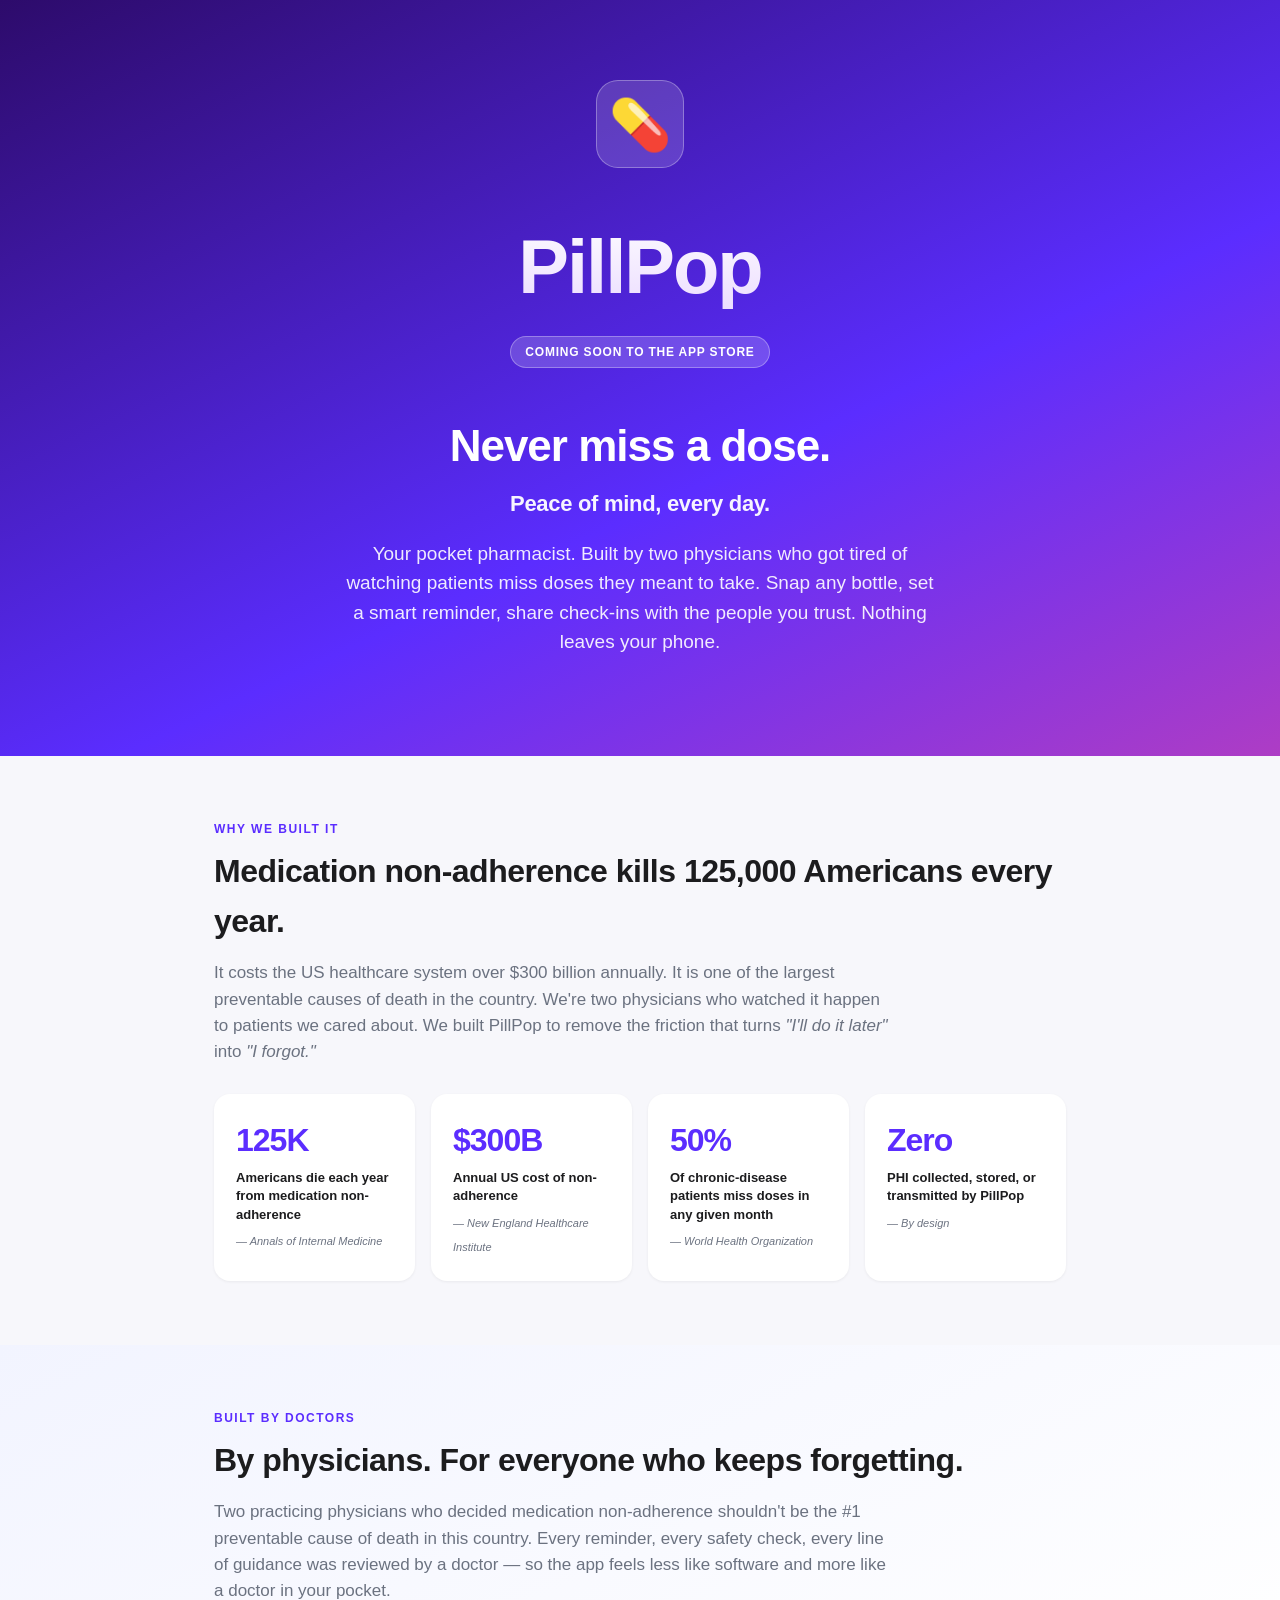
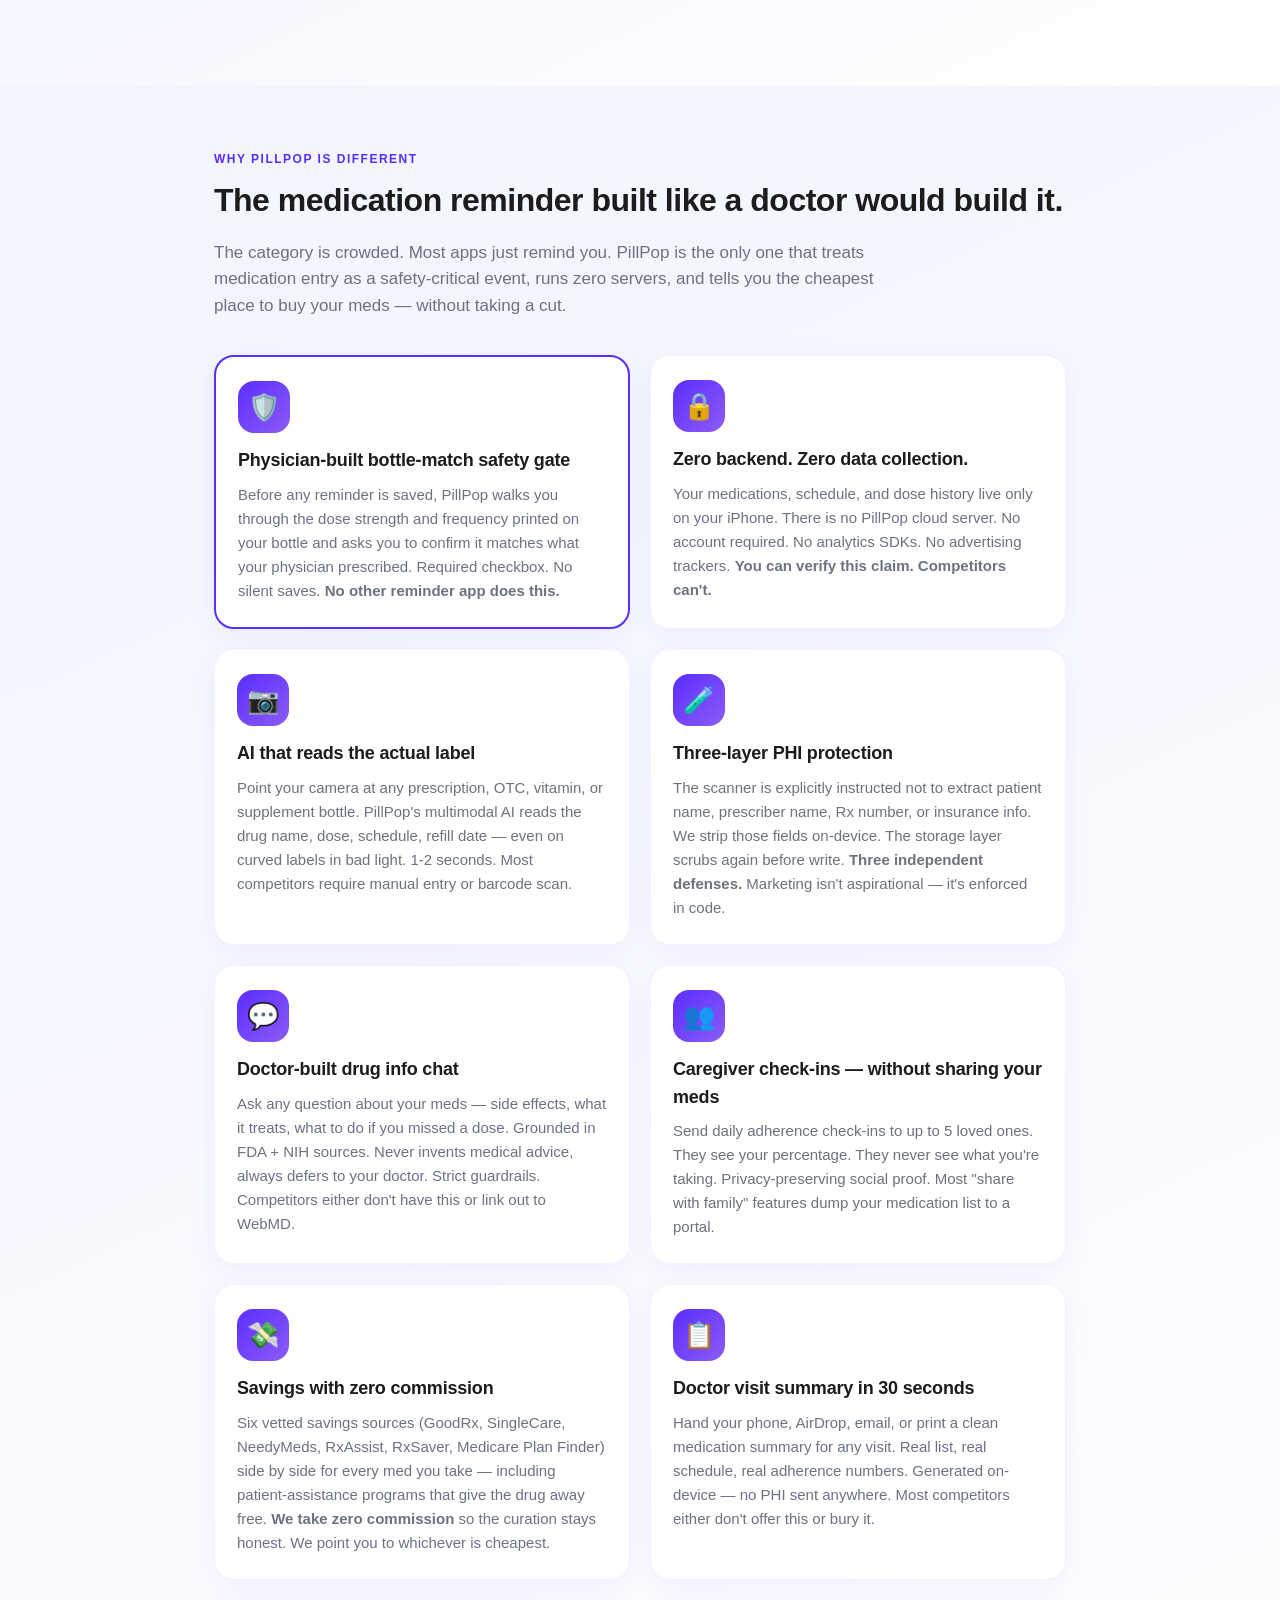
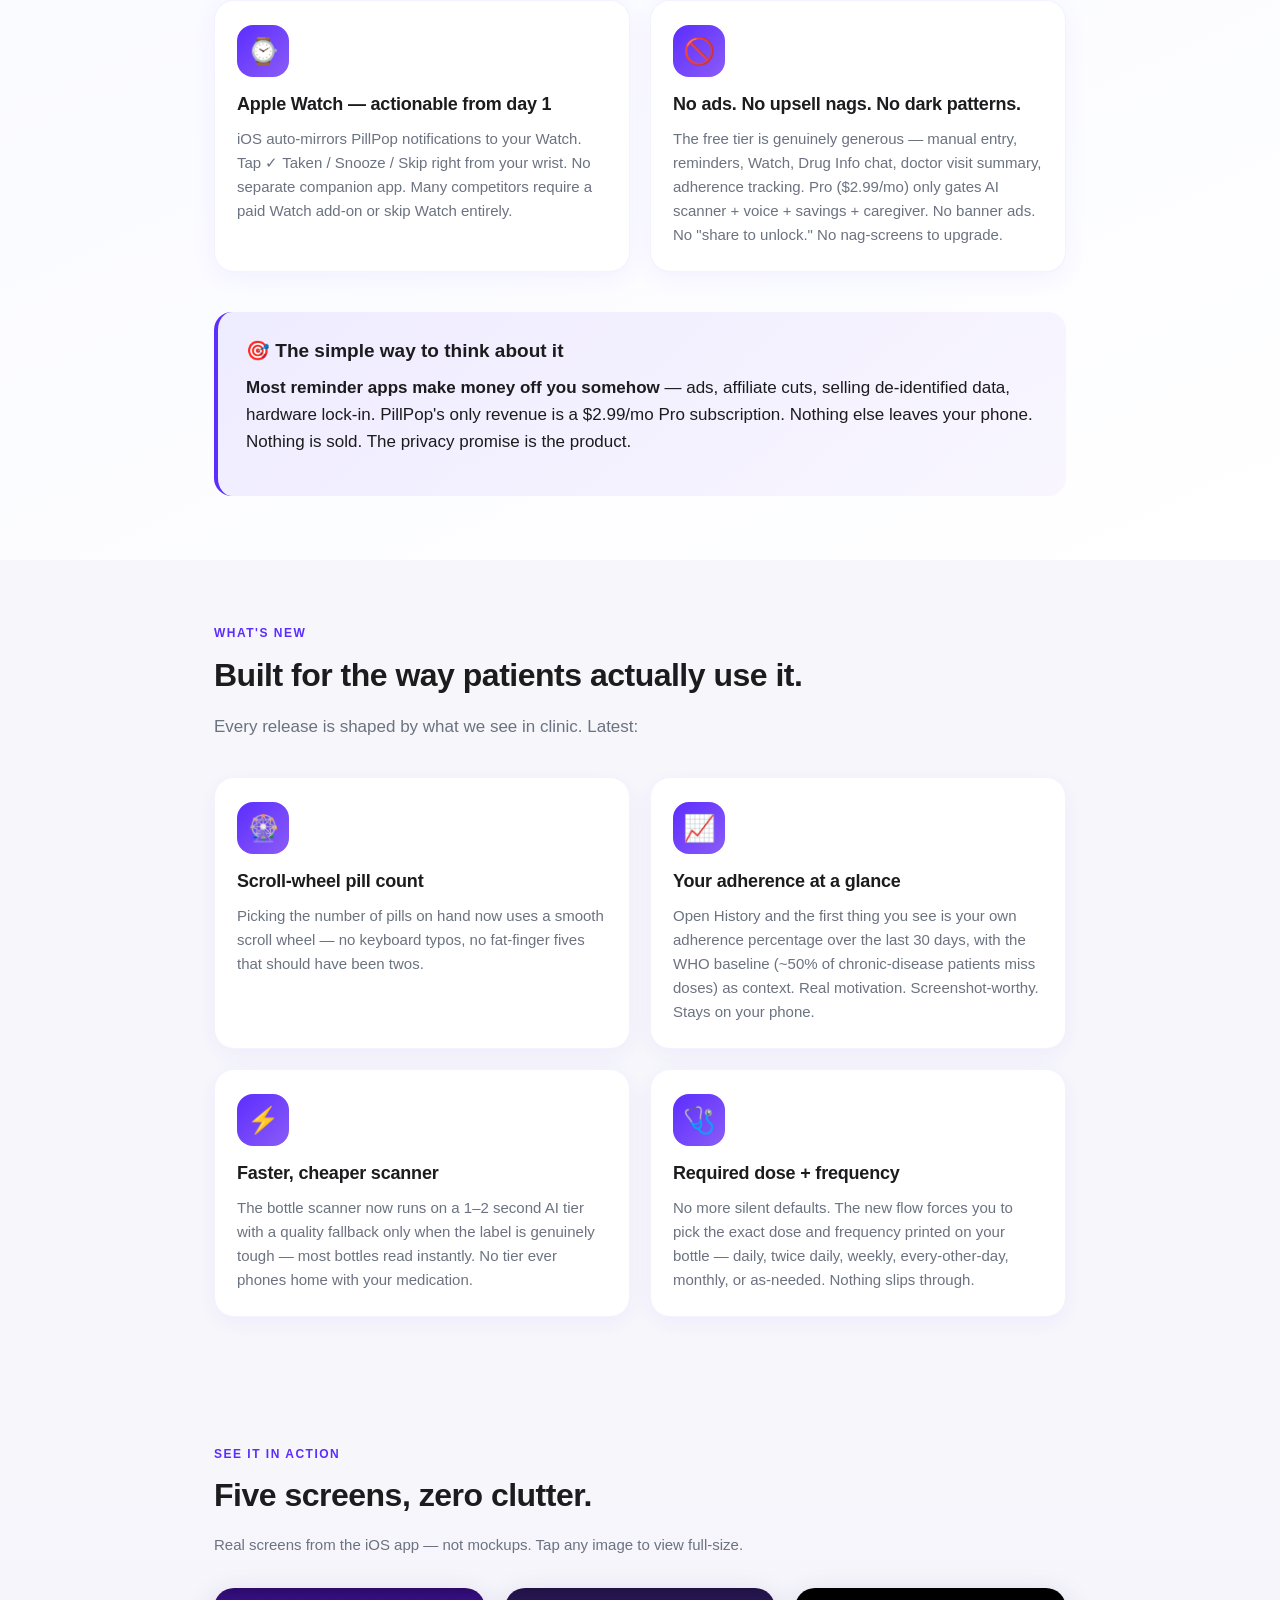
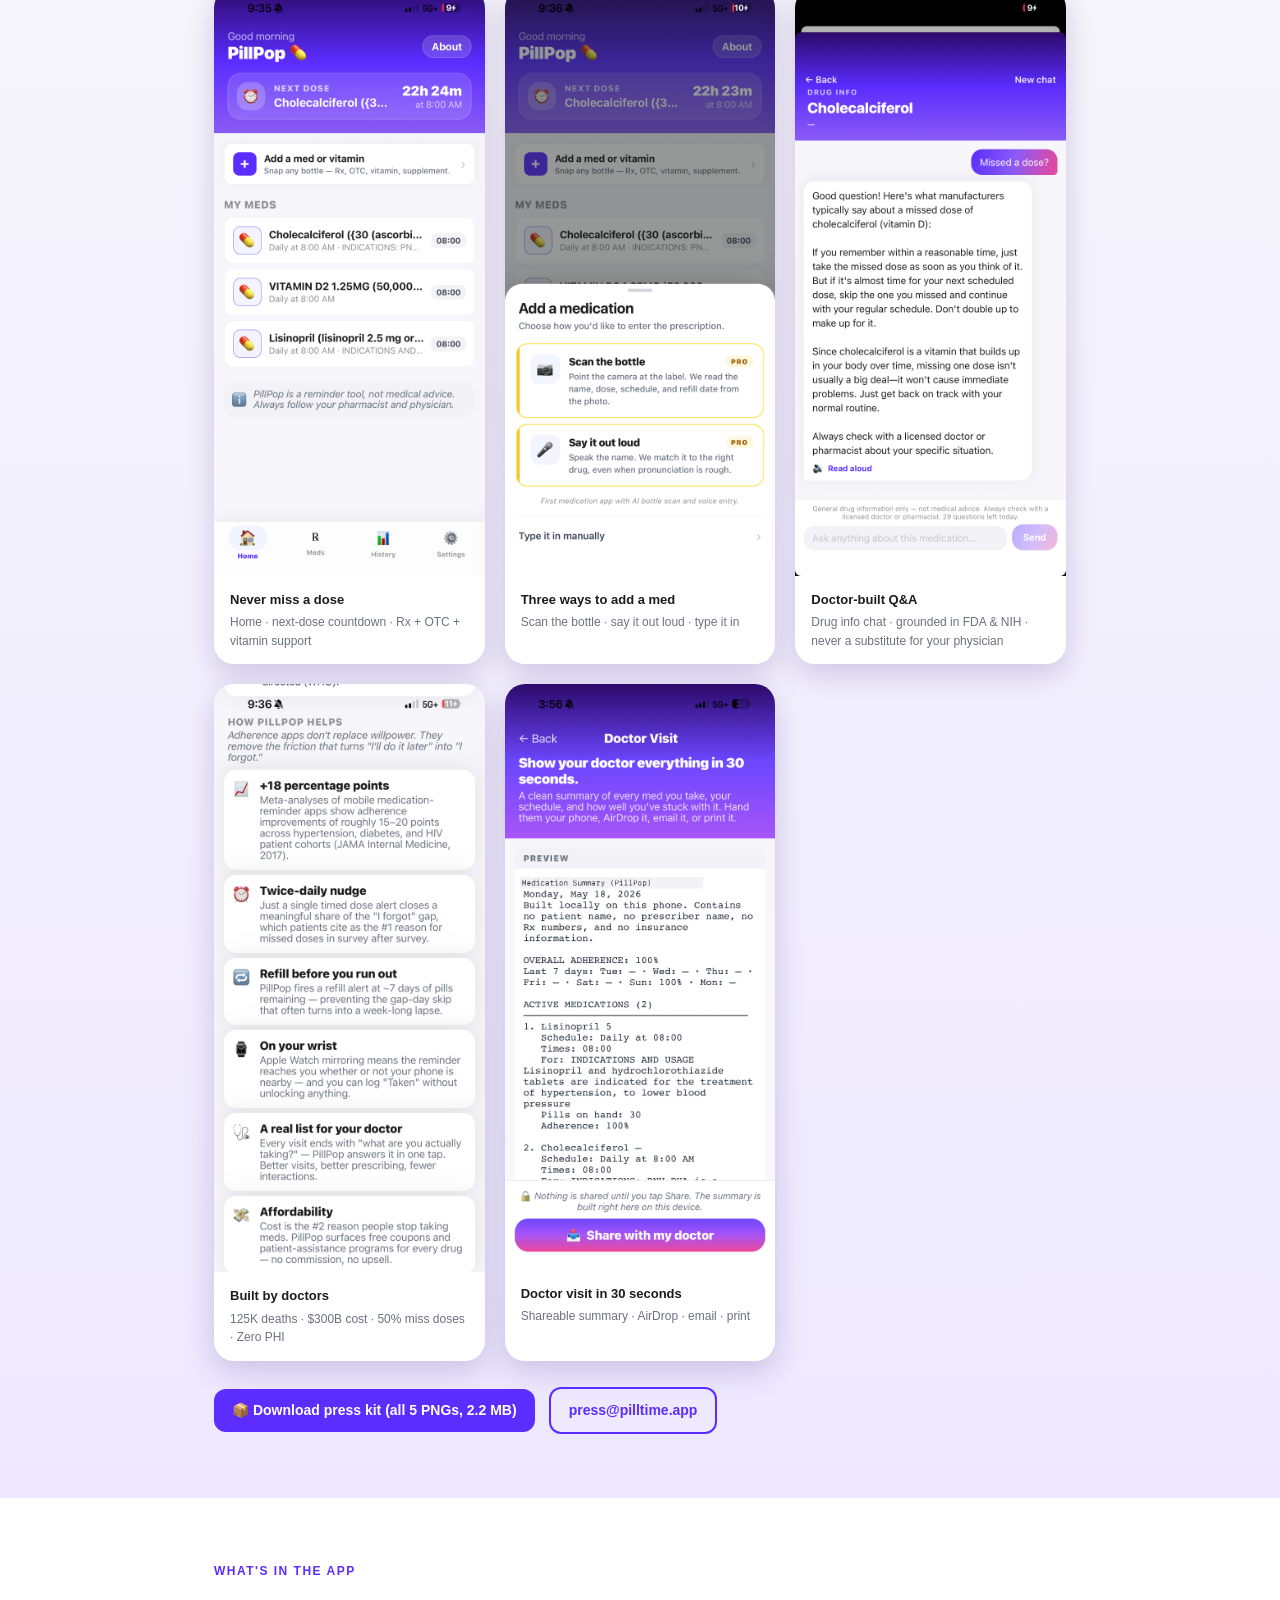
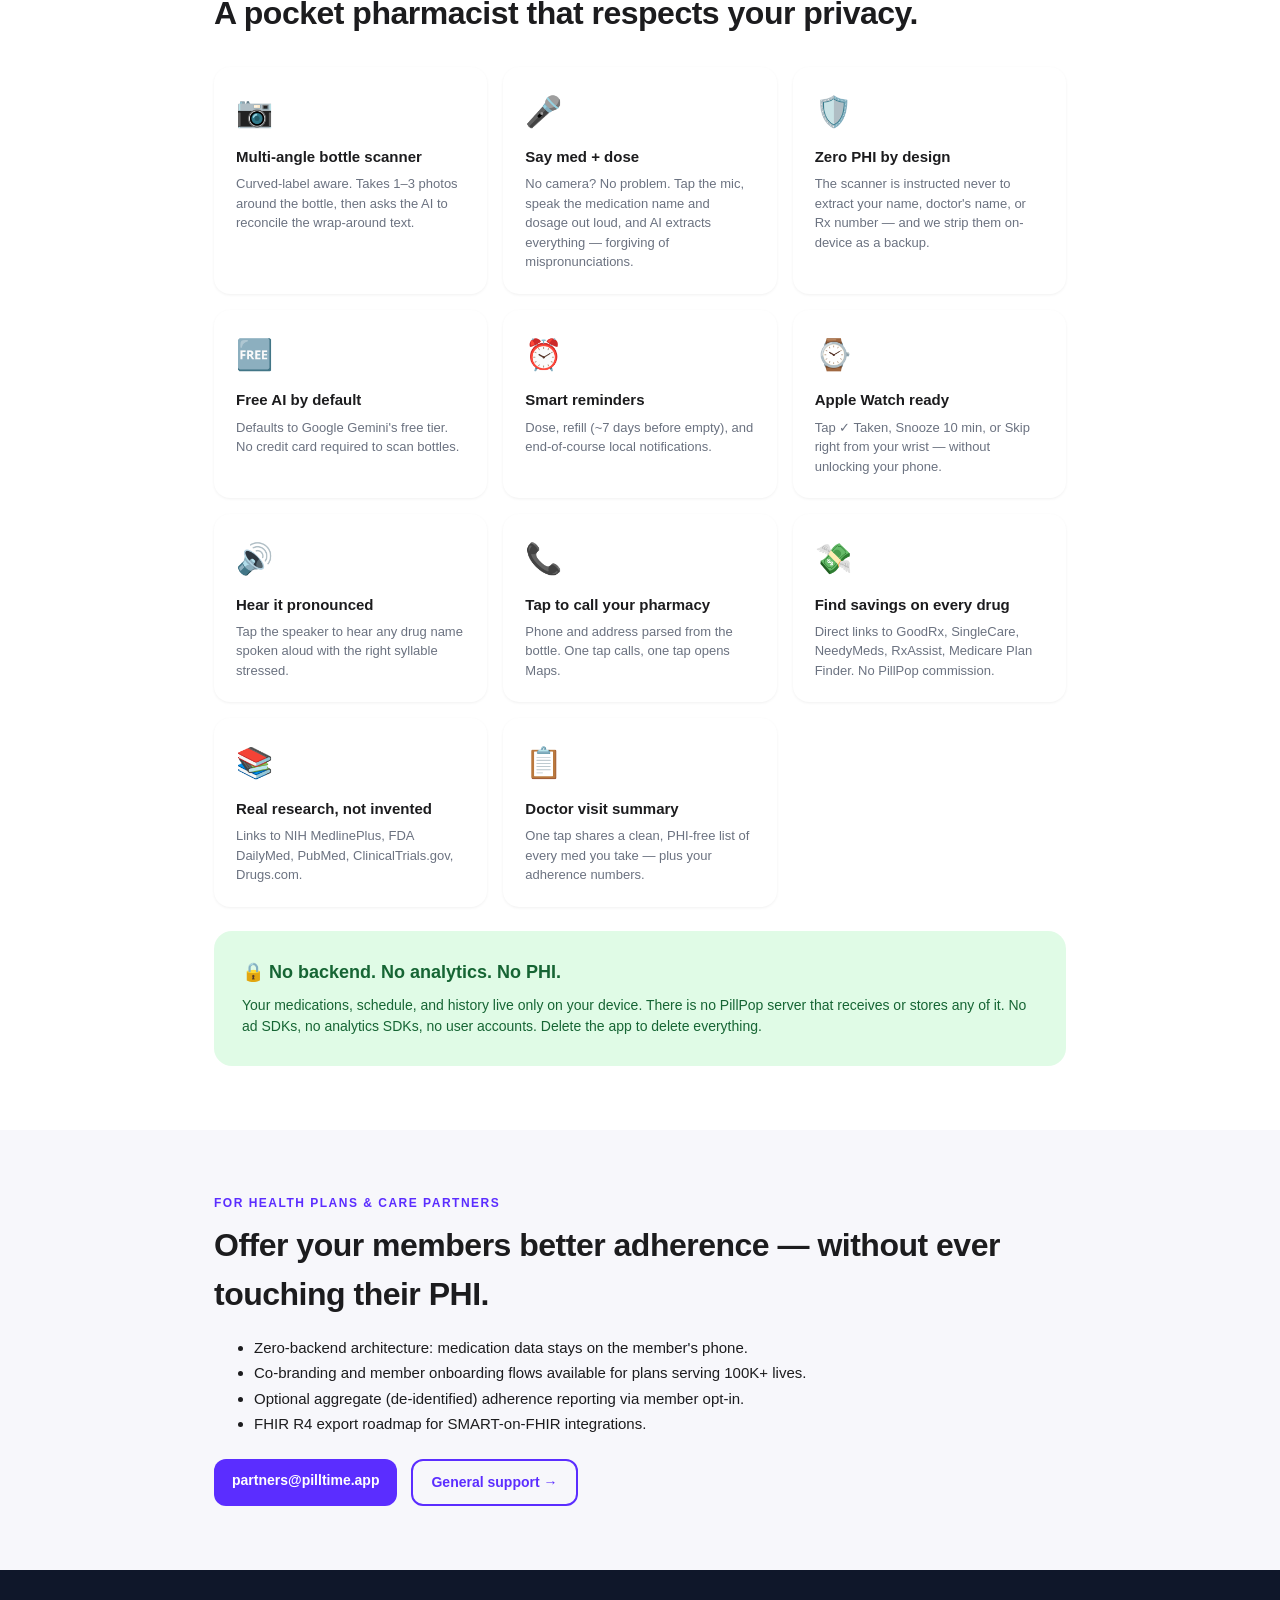
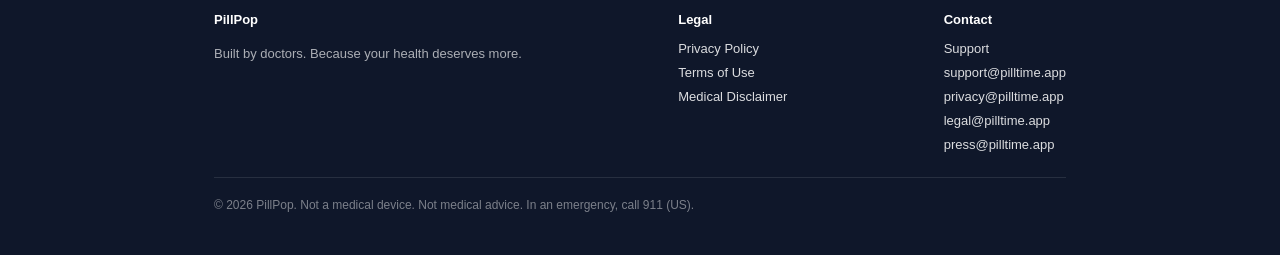
==== commit 63067d1c: "Hero: PillPop brand wordmark at top, tagline below Co-Authored-By: Claude Opus 4.7 (1M context) <nor" ====
--- a/index.html
+++ b/index.html
@@ -52,11 +52,22 @@
       text-transform: uppercase;
       margin-bottom: 22px;
     }
-    .hero h1 {
-      font-size: 56px;
+    .hero h1.brand-wordmark {
+      font-size: 76px;
       font-weight: 900;
-      margin: 0 0 10px;
+      margin: 14px 0 10px;
+      letter-spacing: -2px;
+      background: linear-gradient(180deg, #ffffff 0%, #e9d8ff 100%);
+      -webkit-background-clip: text;
+      background-clip: text;
+      -webkit-text-fill-color: transparent;
+    }
+    .hero h2.hero-headline {
+      font-size: 44px;
+      font-weight: 900;
+      margin: 22px 0 6px;
       letter-spacing: -1px;
+      color: white;
     }
     .pill-icon {
       display: inline-block;
@@ -324,8 +335,9 @@
   <div class="hero">
     <div class="container">
       <span class="pill-icon">💊</span>
+      <h1 class="brand-wordmark">PillPop</h1>
       <span class="badge">Coming soon to the App Store</span>
-      <h1>Never miss a dose.</h1>
+      <h2 class="hero-headline">Never miss a dose.</h2>
       <p class="hero-tag">Peace of mind, every day.</p>
       <p>Your pocket pharmacist. Built by two physicians who got tired of watching patients miss doses they meant to take. Snap any bottle, set a smart reminder, share check-ins with the people you trust. Nothing leaves your phone.</p>
     </div>
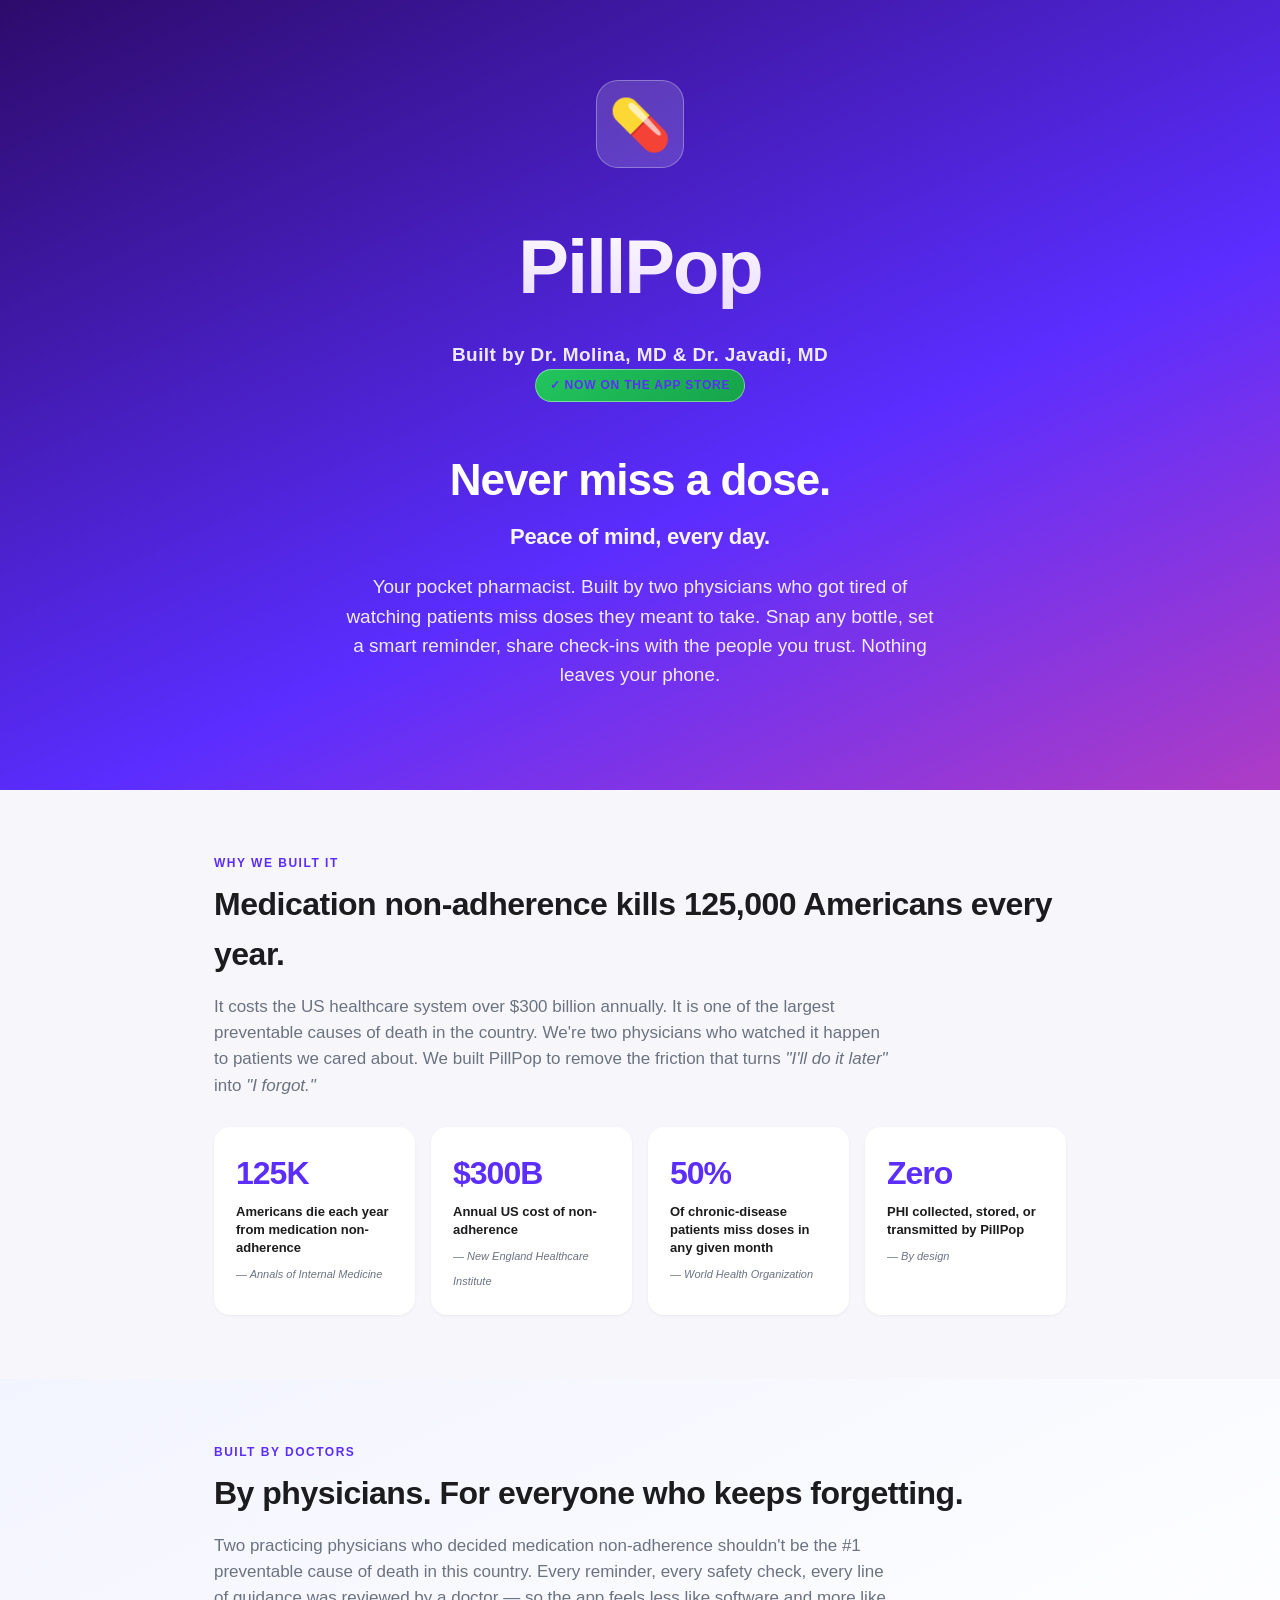
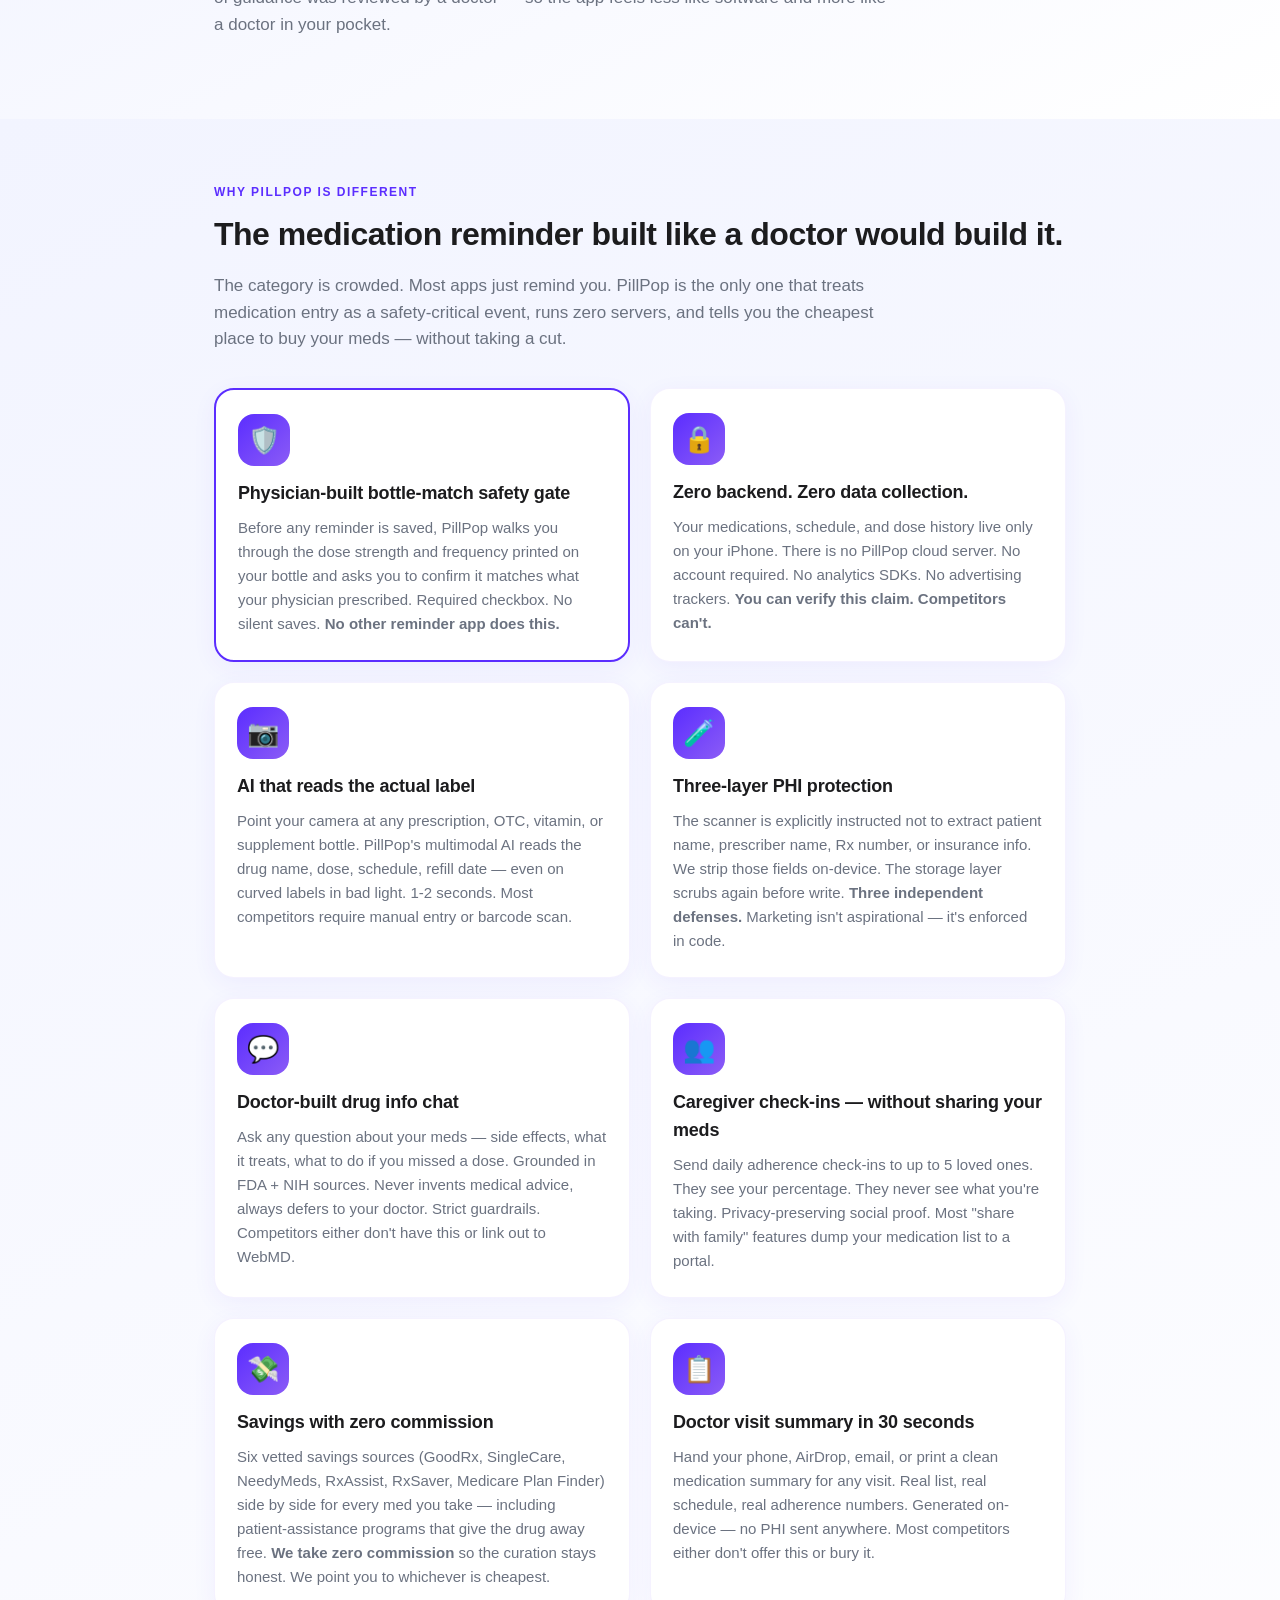
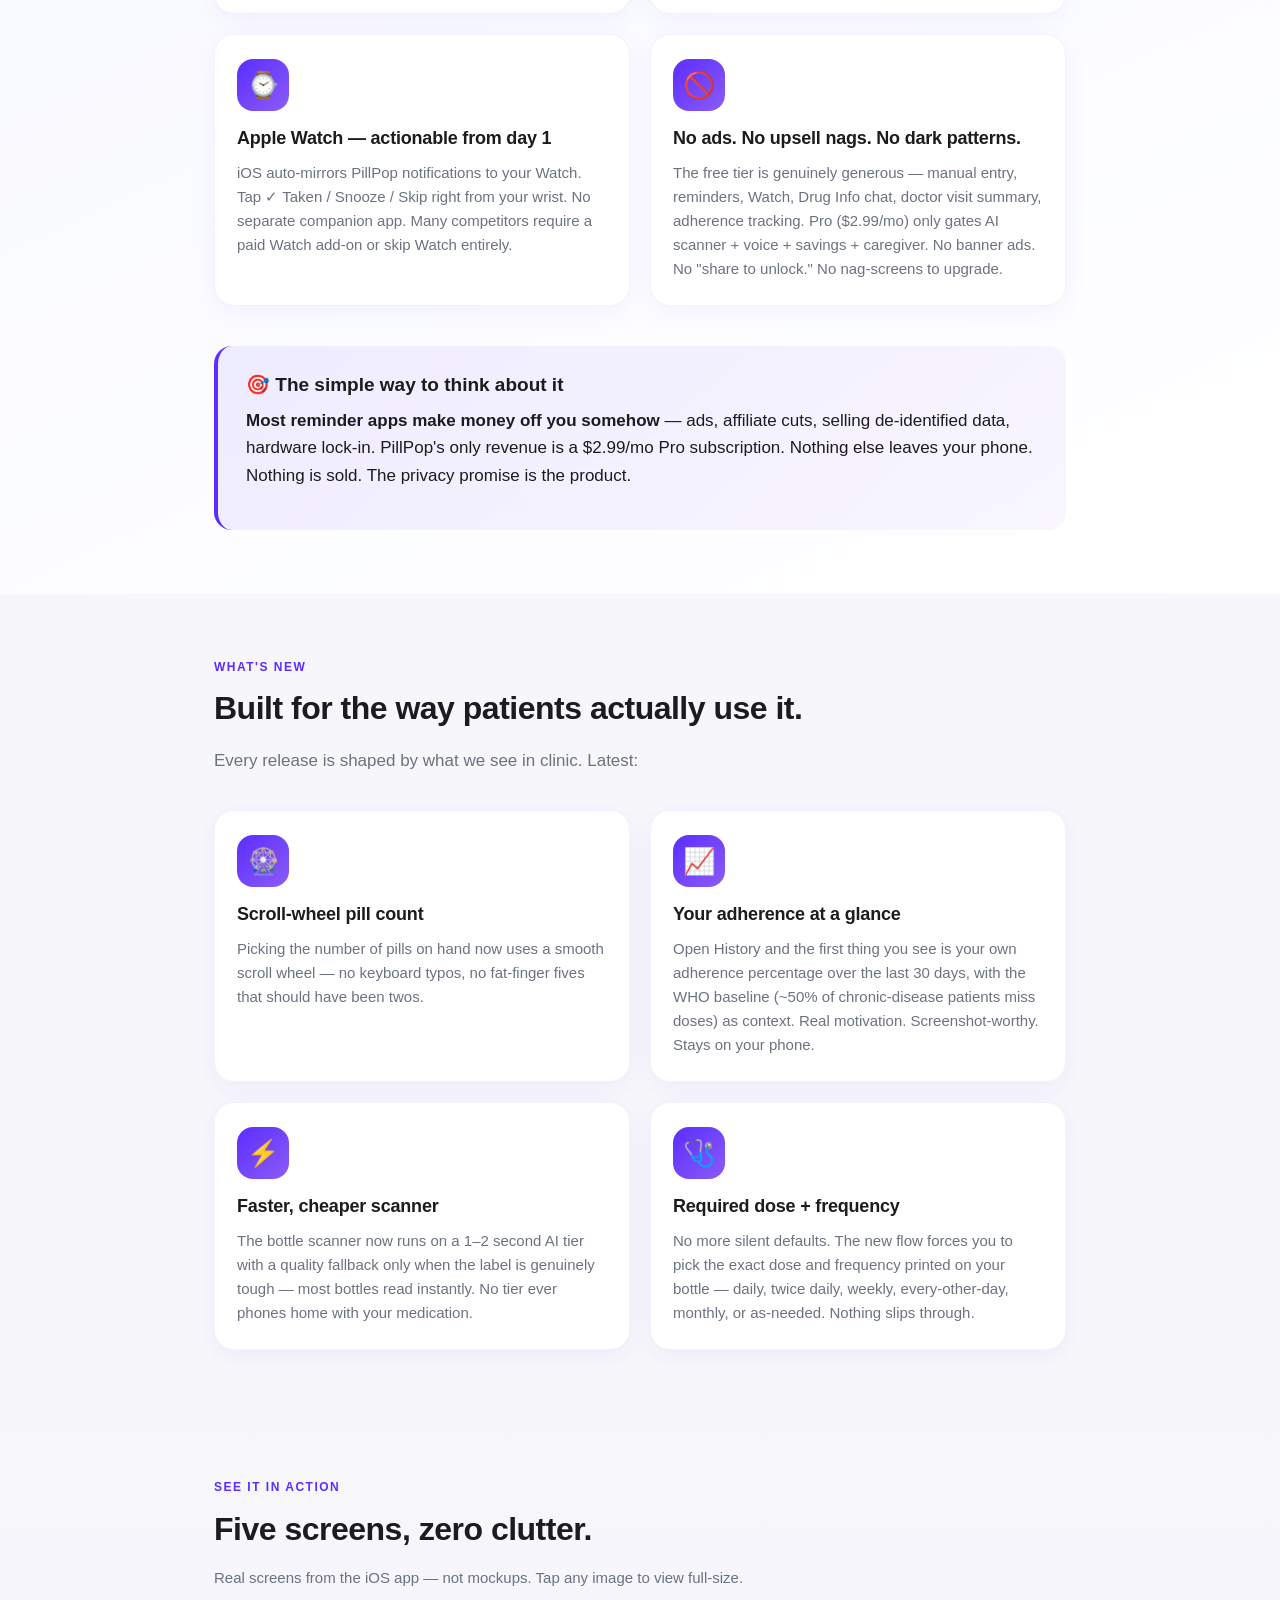
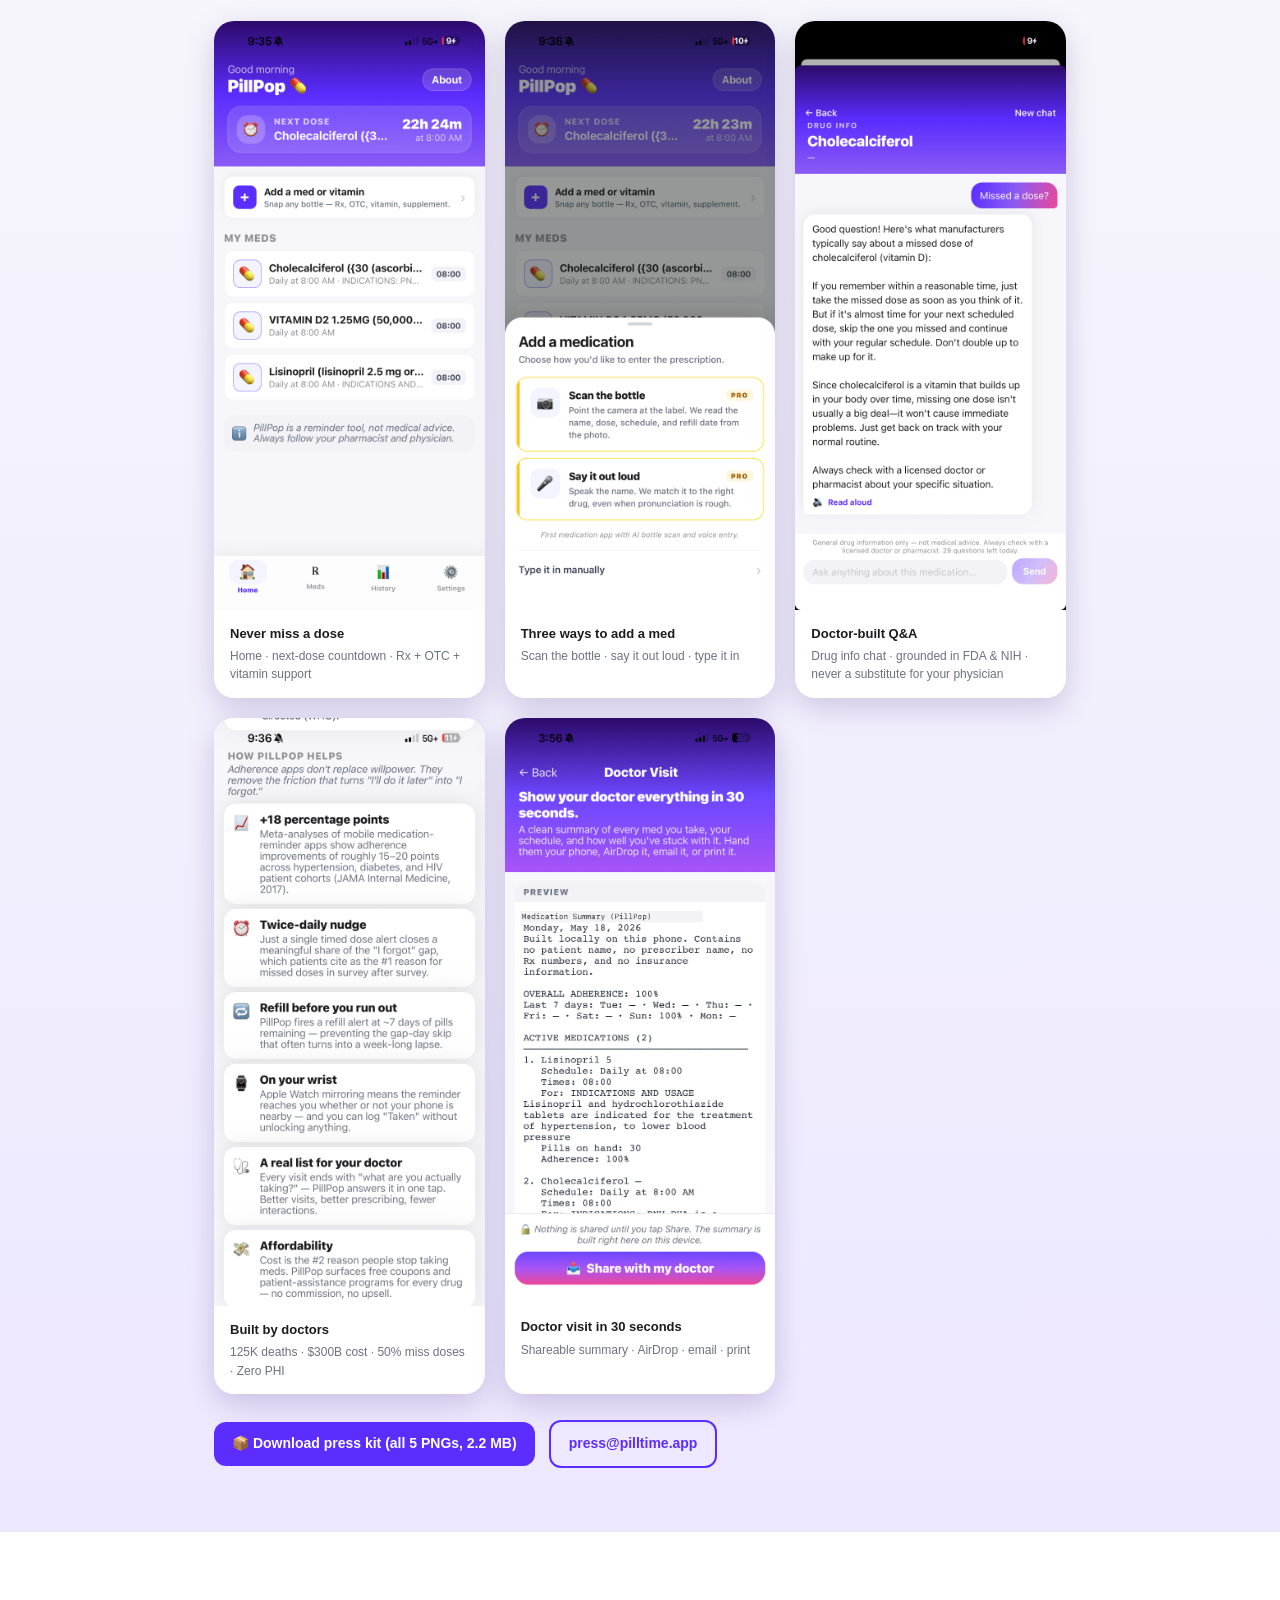
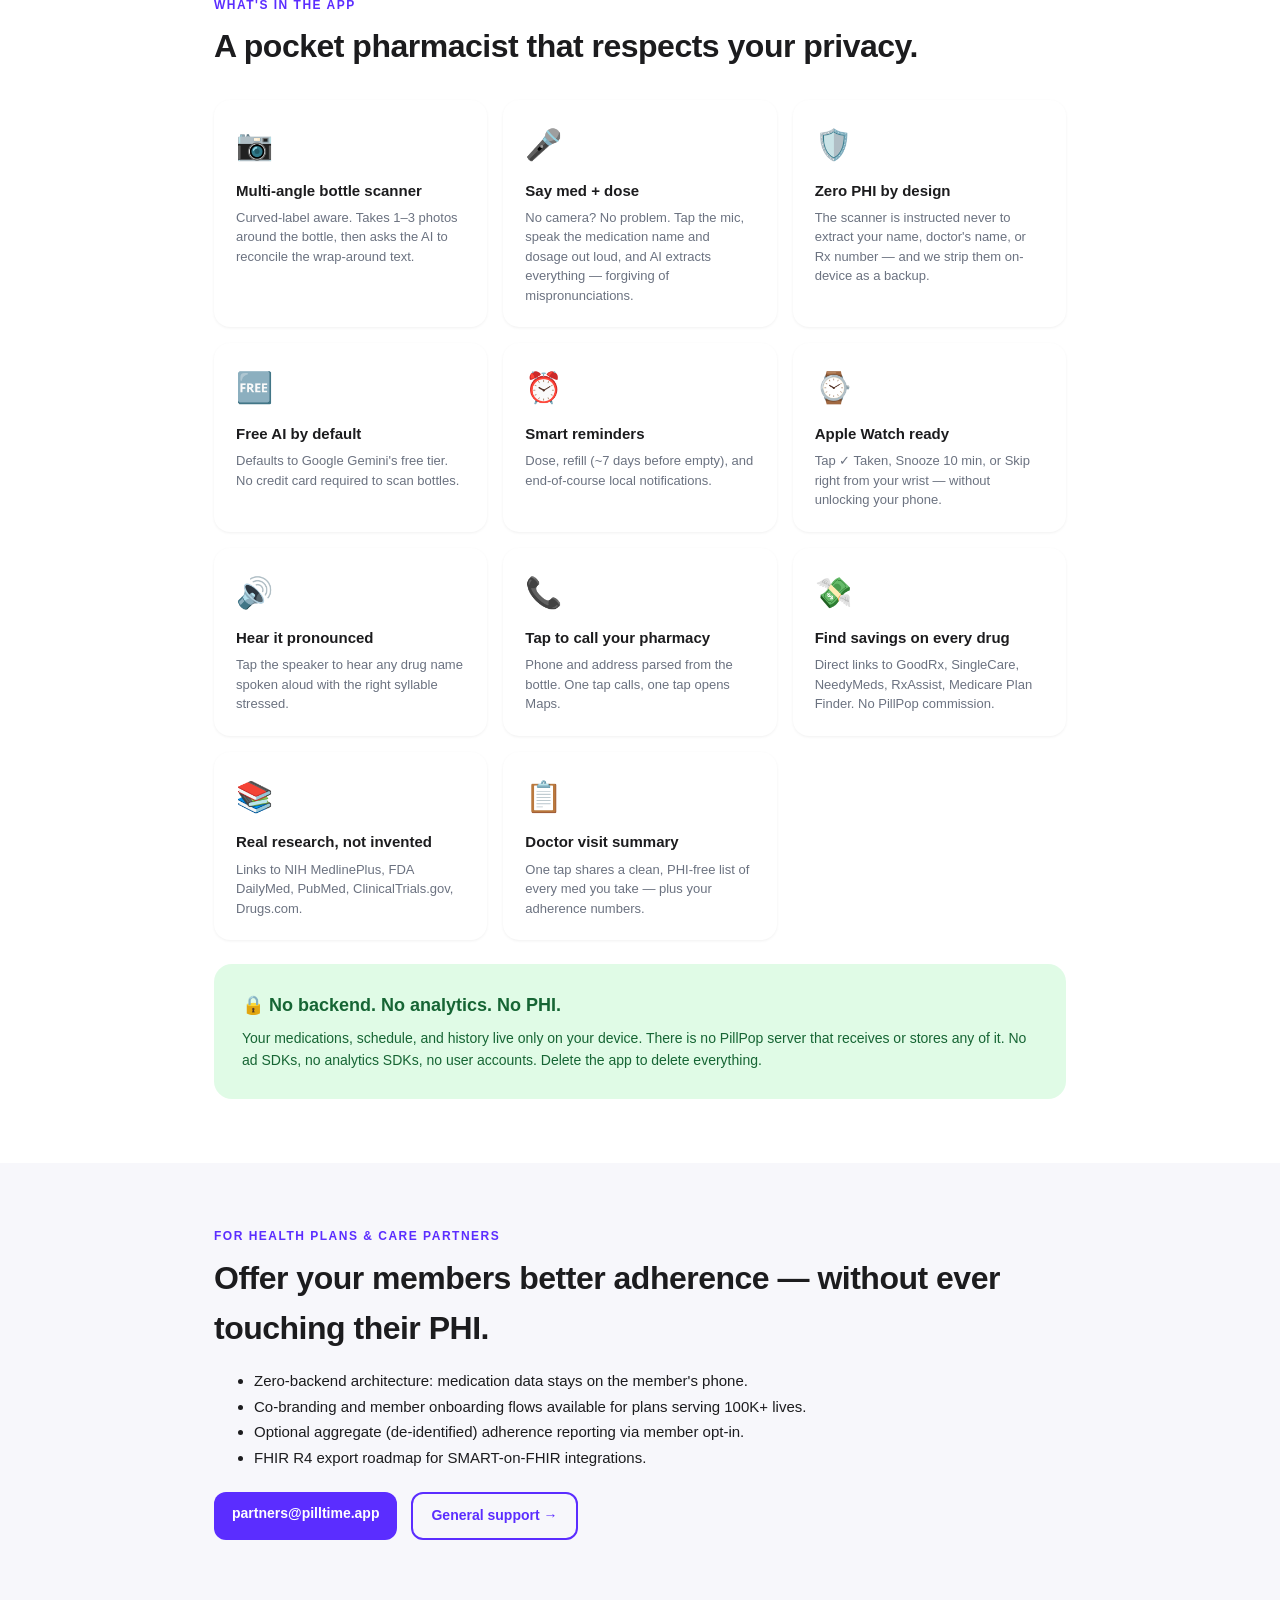
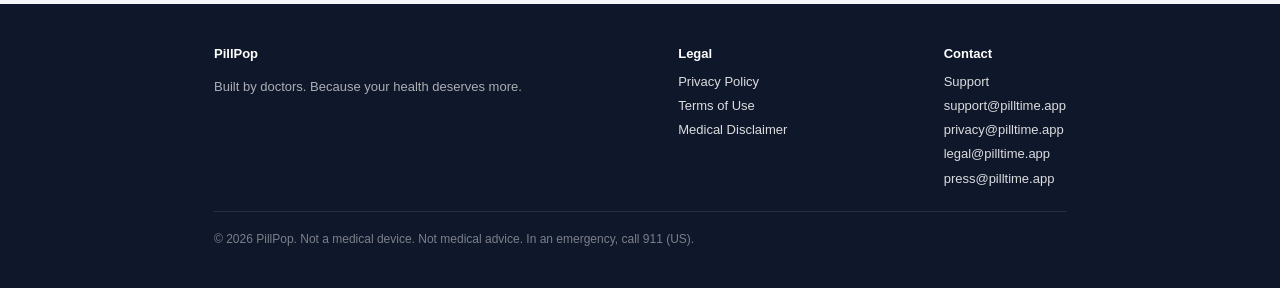
==== commit 841724a5: "Hero: Built-by founders line + live App Store link - Add 'Built by Dr. Molina, MD & Dr. Javadi, MD' " ====
--- a/index.html
+++ b/index.html
@@ -69,6 +69,25 @@
       letter-spacing: -1px;
       color: white;
     }
+    .founder-credit {
+      font-size: 15px;
+      font-weight: 700;
+      color: rgba(255,255,255,0.92);
+      letter-spacing: 0.4px;
+      margin: 0 0 16px;
+      text-transform: none;
+    }
+    .badge-live {
+      background: linear-gradient(135deg, #22c55e, #16a34a) !important;
+      border: 1px solid rgba(255,255,255,0.4) !important;
+      text-decoration: none !important;
+      transition: transform 0.15s ease;
+      cursor: pointer;
+    }
+    .badge-live:hover {
+      transform: translateY(-1px);
+      text-decoration: none !important;
+    }
     .pill-icon {
       display: inline-block;
       width: 88px; height: 88px;
@@ -336,7 +355,10 @@
     <div class="container">
       <span class="pill-icon">💊</span>
       <h1 class="brand-wordmark">PillPop</h1>
-      <span class="badge">Coming soon to the App Store</span>
+      <p class="founder-credit">Built by Dr. Molina, MD &amp; Dr. Javadi, MD</p>
+      <a class="badge badge-live" href="https://apps.apple.com/us/app/pillpop-health/id6770281616" target="_blank" rel="noopener">
+        ✓ Now on the App Store
+      </a>
       <h2 class="hero-headline">Never miss a dose.</h2>
       <p class="hero-tag">Peace of mind, every day.</p>
       <p>Your pocket pharmacist. Built by two physicians who got tired of watching patients miss doses they meant to take. Snap any bottle, set a smart reminder, share check-ins with the people you trust. Nothing leaves your phone.</p>
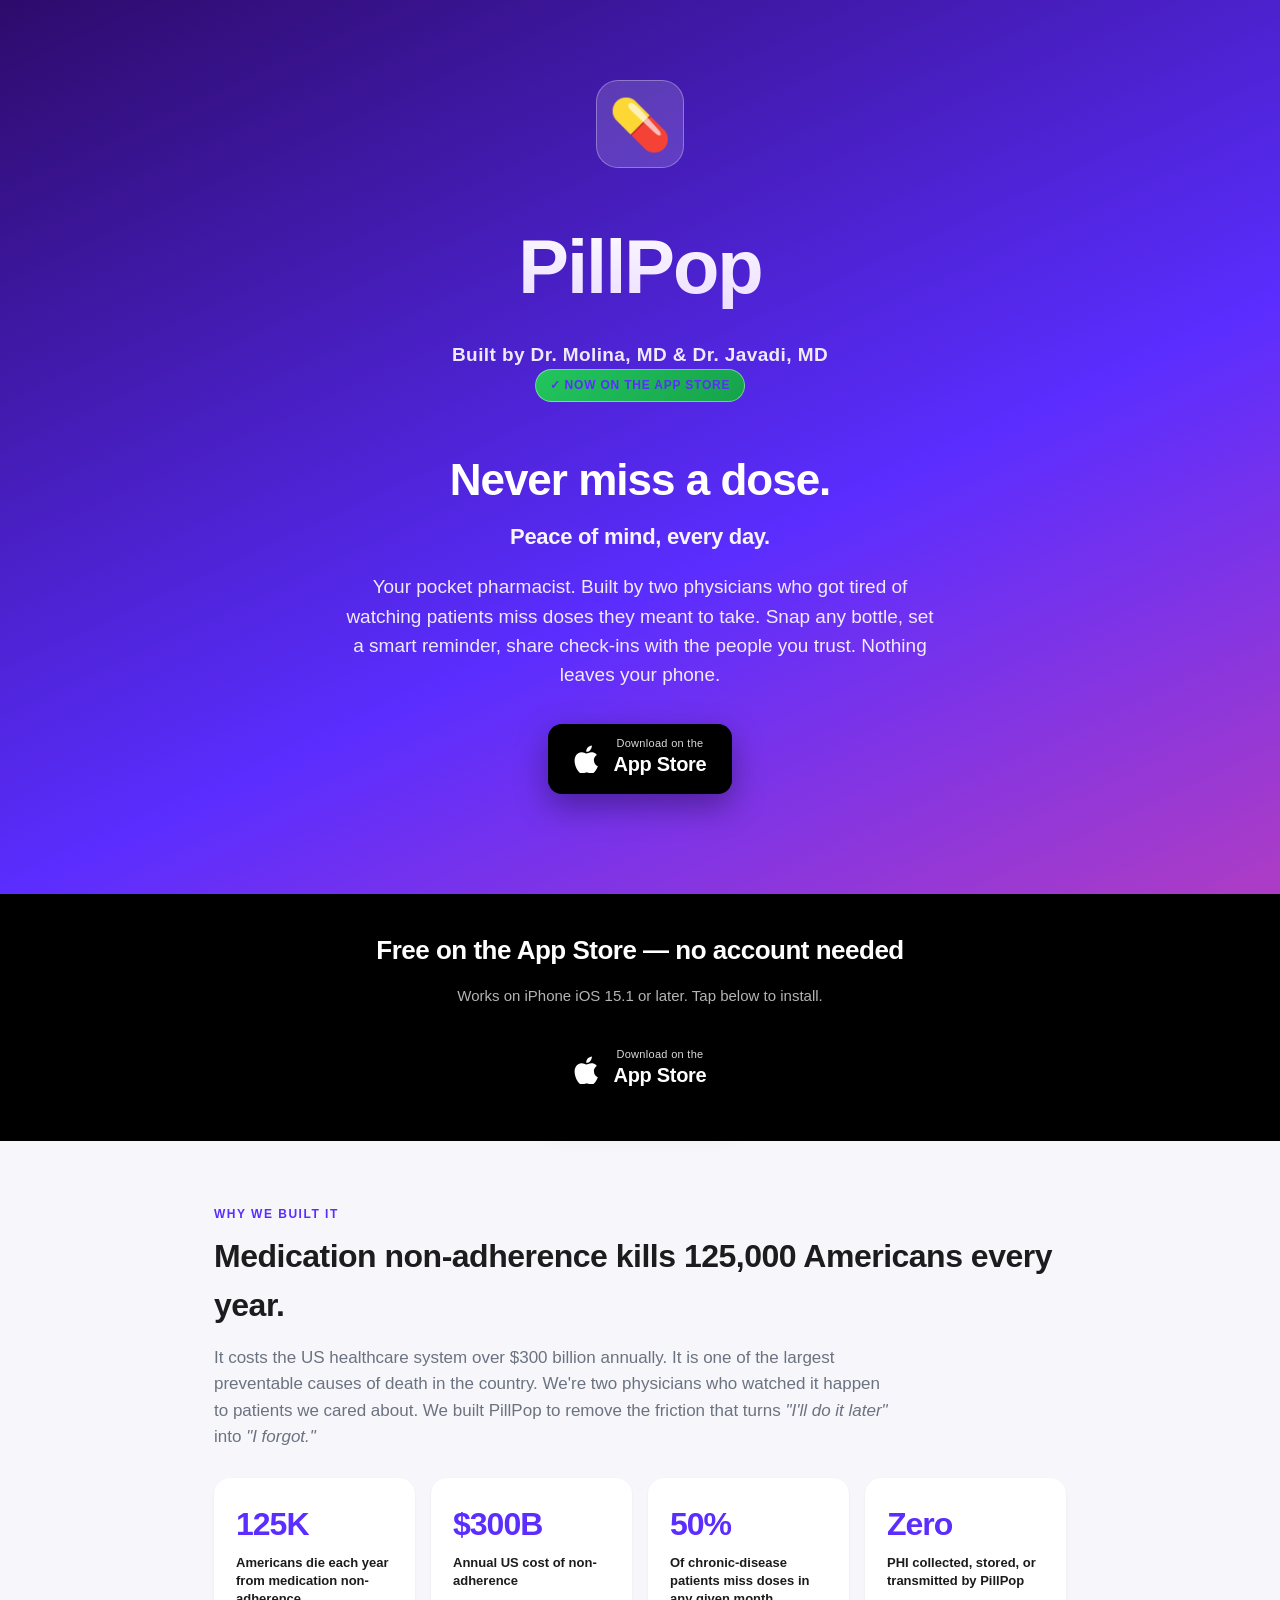
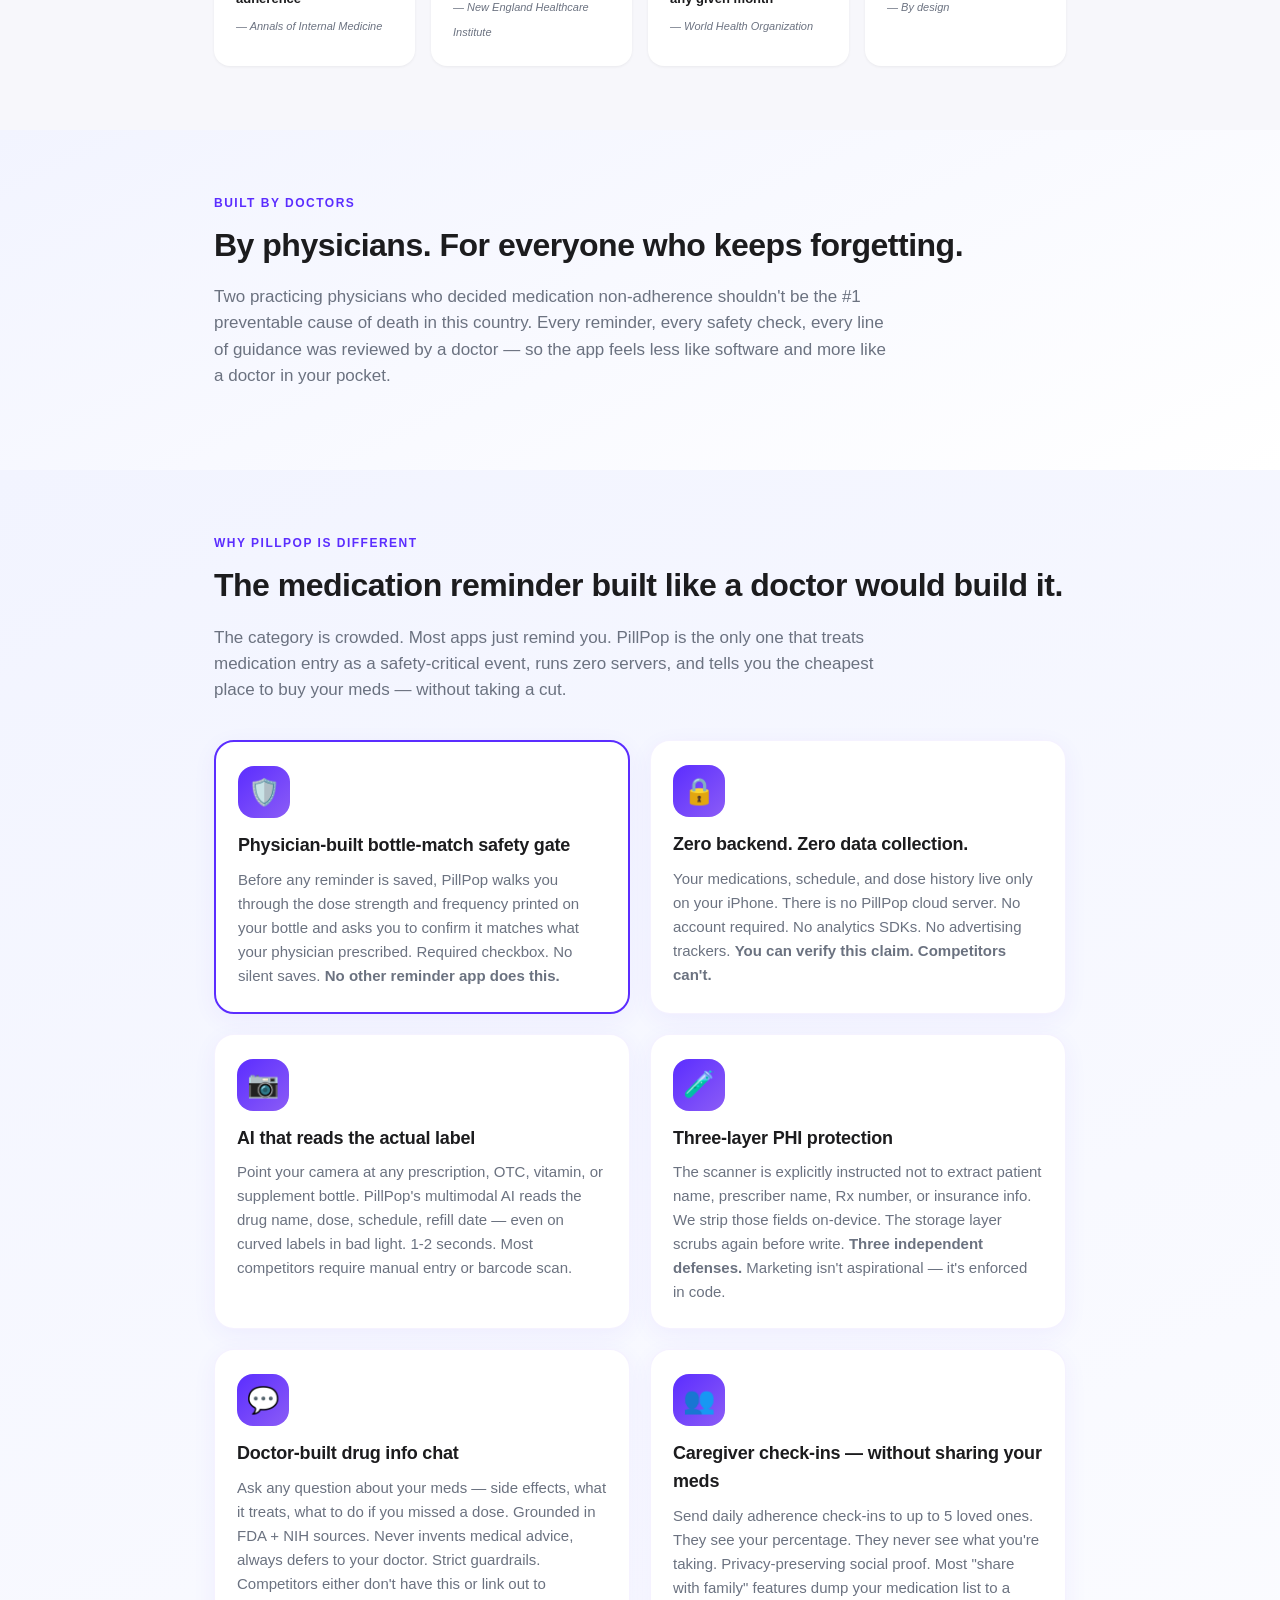
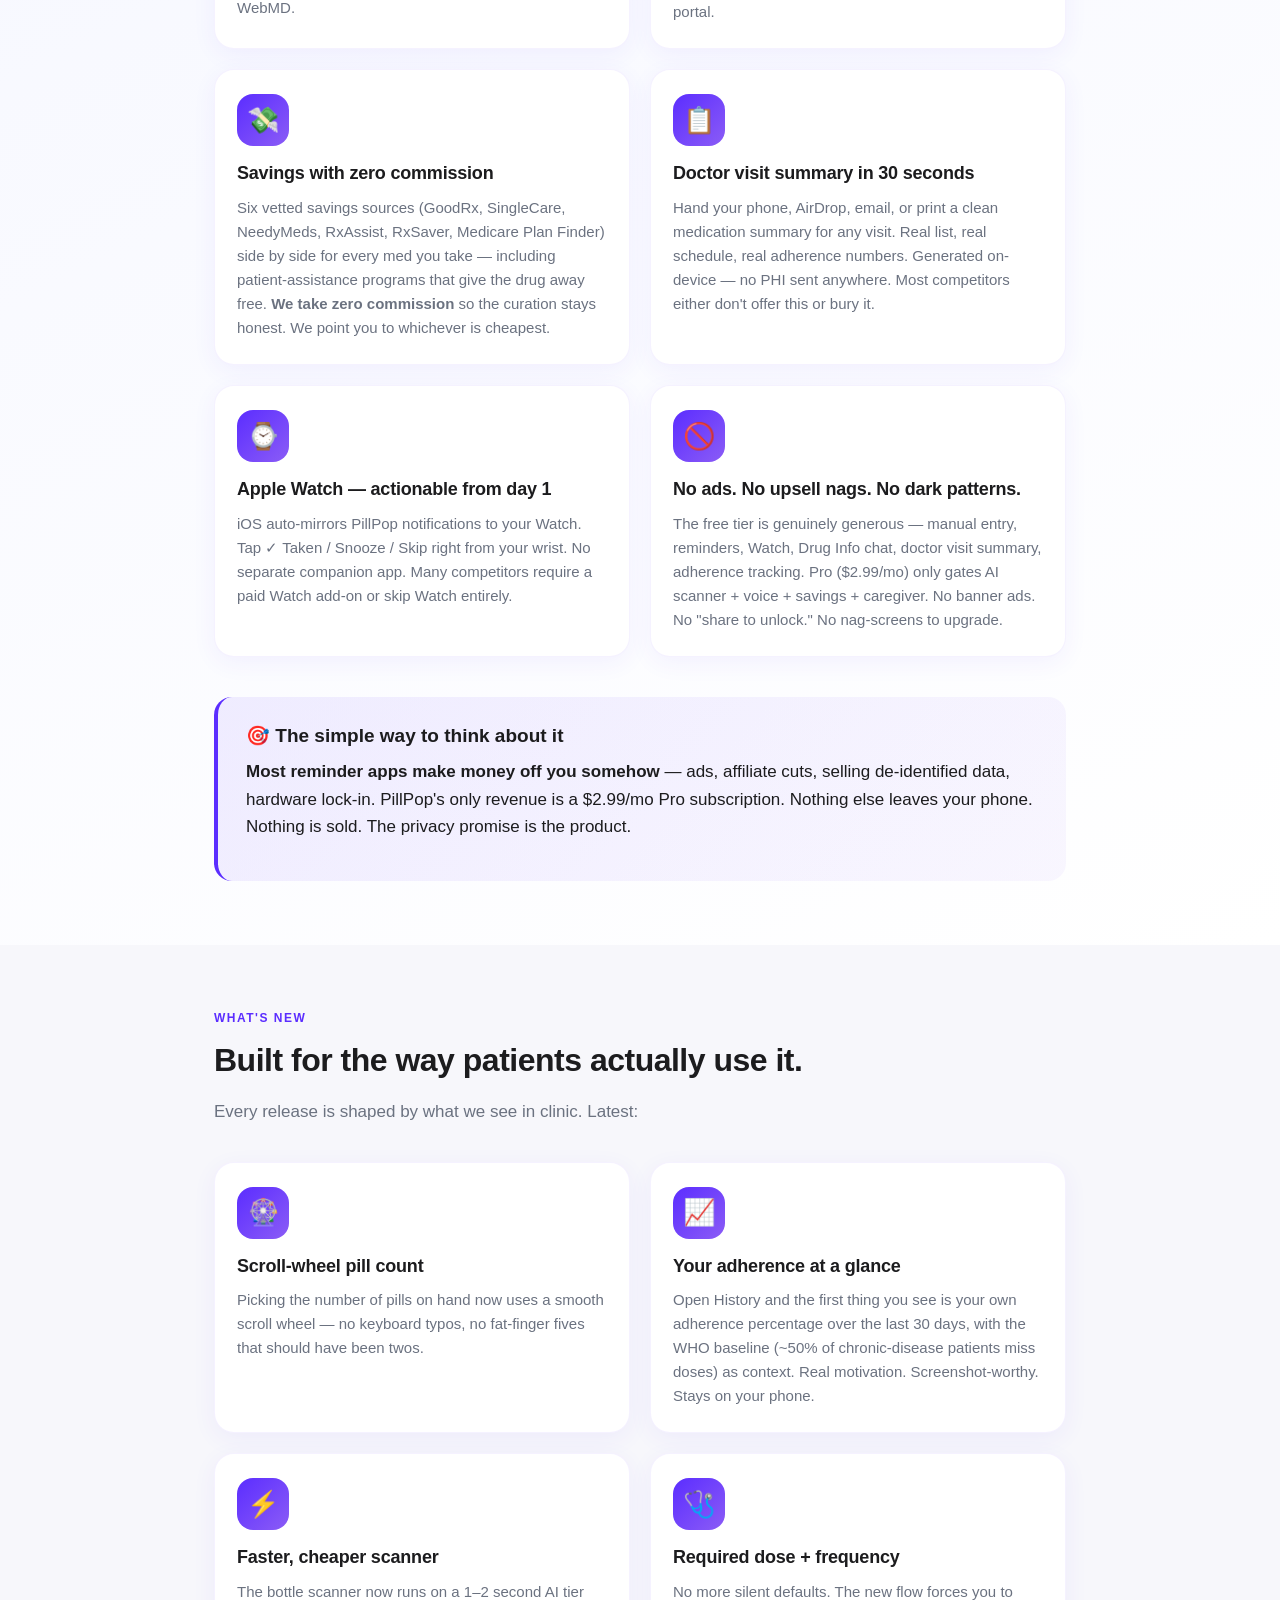
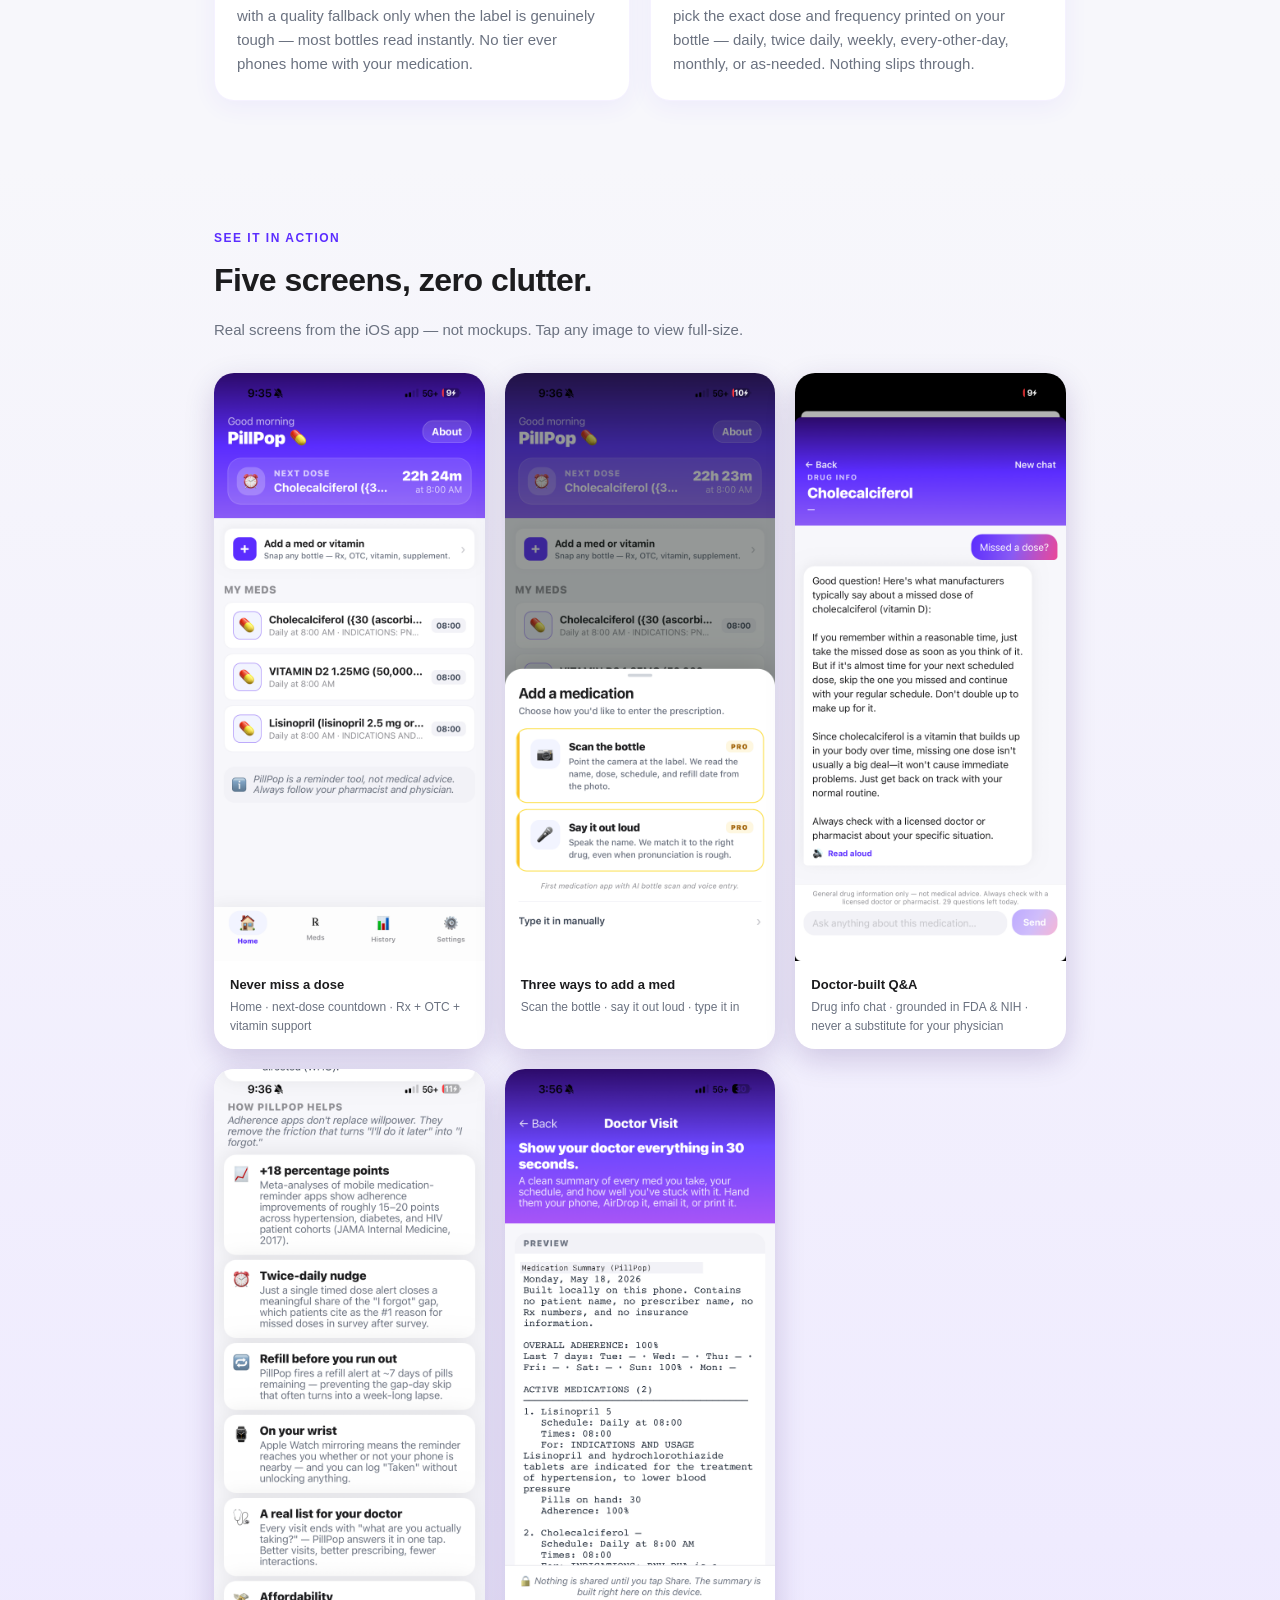
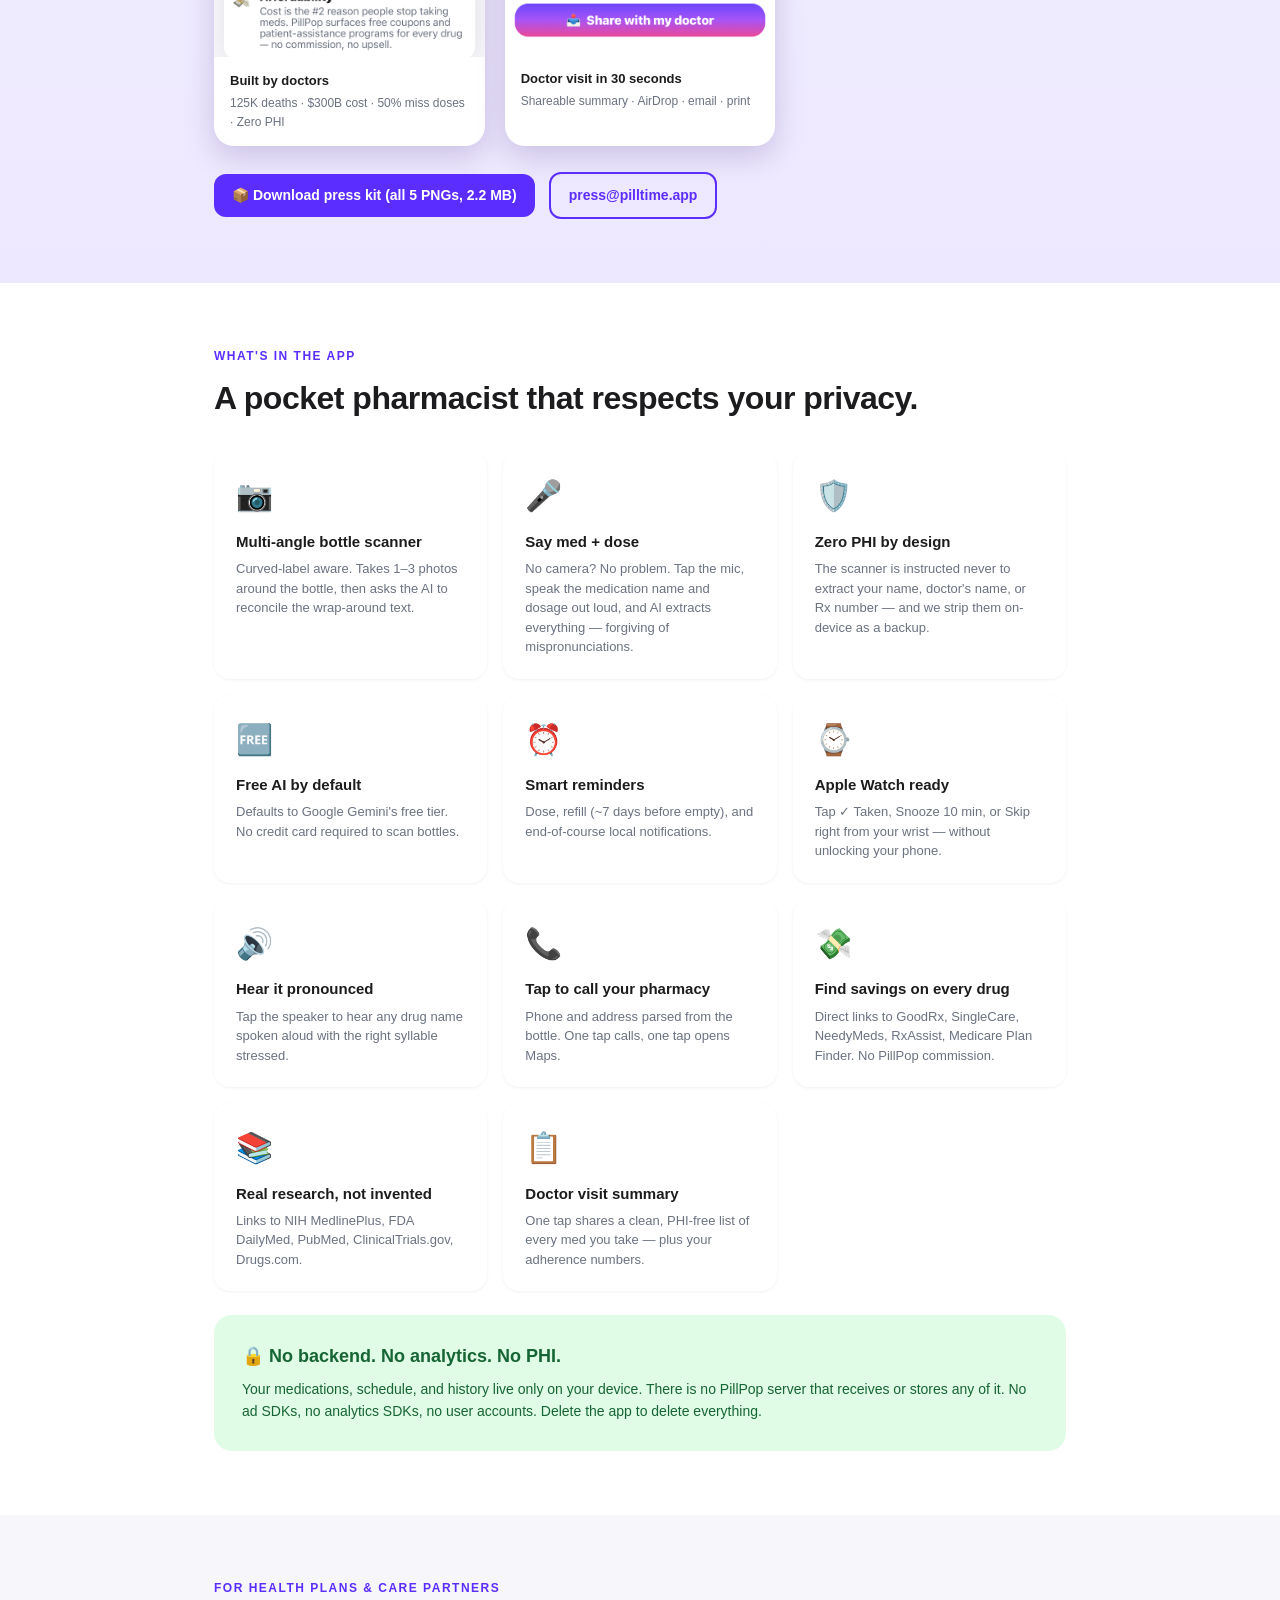
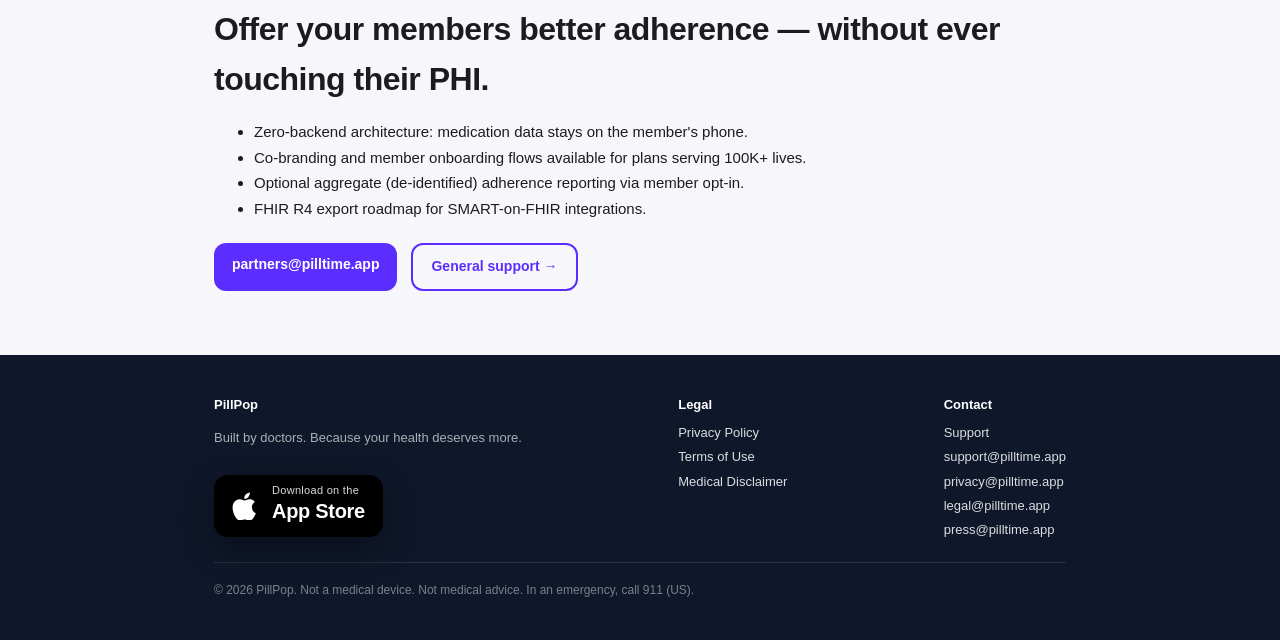
==== commit fb8f4848: "Add prominent Download on the App Store CTAs (hero, mid-page stripe, footer)" ====
--- a/index.html
+++ b/index.html
@@ -88,6 +88,27 @@
       transform: translateY(-1px);
       text-decoration: none !important;
     }
+    /* Big "Download on the App Store" black pill — Apple-style CTA. */
+    .appstore-btn {
+      display: inline-flex; align-items: center; gap: 12px;
+      background: #000; color: #fff !important;
+      padding: 14px 26px; border-radius: 14px;
+      text-decoration: none !important;
+      font-weight: 700; font-size: 18px;
+      box-shadow: 0 12px 32px rgba(0,0,0,0.35);
+      transition: transform 0.15s ease, box-shadow 0.15s ease;
+      margin-top: 6px;
+    }
+    .appstore-btn:hover { transform: translateY(-2px); box-shadow: 0 18px 40px rgba(0,0,0,0.45); }
+    .appstore-btn svg { width: 28px; height: 28px; fill: #fff; flex-shrink: 0; }
+    .appstore-btn .as-small { font-size: 11px; font-weight: 500; opacity: 0.85; display: block; line-height: 1; margin-bottom: 3px; letter-spacing: 0.3px; }
+    .appstore-btn .as-big { font-size: 20px; font-weight: 700; line-height: 1; letter-spacing: -0.3px; }
+    .appstore-row { display: flex; flex-wrap: wrap; gap: 14px; justify-content: center; margin-top: 28px; }
+    .appstore-stripe {
+      background: #000; color: #fff; padding: 36px 0; text-align: center;
+    }
+    .appstore-stripe h3 { color: #fff; margin: 0 0 14px; font-size: 26px; letter-spacing: -0.5px; }
+    .appstore-stripe p { color: rgba(255,255,255,0.7); margin: 0 0 22px; font-size: 15px; }
     .pill-icon {
       display: inline-block;
       width: 88px; height: 88px;
@@ -362,6 +383,32 @@
       <h2 class="hero-headline">Never miss a dose.</h2>
       <p class="hero-tag">Peace of mind, every day.</p>
       <p>Your pocket pharmacist. Built by two physicians who got tired of watching patients miss doses they meant to take. Snap any bottle, set a smart reminder, share check-ins with the people you trust. Nothing leaves your phone.</p>
+
+      <div class="appstore-row">
+        <a class="appstore-btn" href="https://apps.apple.com/us/app/pillpop-health/id6770281616" target="_blank" rel="noopener" aria-label="Download PillPop on the App Store">
+          <svg viewBox="0 0 24 24" aria-hidden="true"><path d="M17.05 13.18c-.03-3.06 2.5-4.53 2.61-4.6-1.42-2.08-3.64-2.36-4.43-2.39-1.89-.19-3.69 1.11-4.65 1.11-.97 0-2.44-1.08-4.01-1.05-2.07.03-3.97 1.2-5.04 3.05-2.15 3.73-.55 9.24 1.55 12.27 1.03 1.48 2.25 3.14 3.86 3.08 1.55-.06 2.13-1 4.01-1 1.87 0 2.4 1 4.04.97 1.67-.03 2.72-1.5 3.74-2.99 1.18-1.72 1.66-3.39 1.69-3.47-.04-.02-3.24-1.24-3.27-4.92zM14.04 4.18C14.88 3.17 15.45 1.77 15.29.37c-1.2.05-2.66.8-3.53 1.81-.77.89-1.45 2.32-1.27 3.69 1.34.1 2.71-.68 3.55-1.69z"/></svg>
+          <span>
+            <span class="as-small">Download on the</span>
+            <span class="as-big">App Store</span>
+          </span>
+        </a>
+      </div>
+    </div>
+  </div>
+
+  <!-- Black "Get it on the App Store" stripe right under the hero so the
+       link is impossible to miss when scrolling past the headline. -->
+  <div class="appstore-stripe">
+    <div class="container">
+      <h3>Free on the App Store — no account needed</h3>
+      <p>Works on iPhone iOS 15.1 or later. Tap below to install.</p>
+      <a class="appstore-btn" href="https://apps.apple.com/us/app/pillpop-health/id6770281616" target="_blank" rel="noopener" aria-label="Download PillPop on the App Store">
+        <svg viewBox="0 0 24 24" aria-hidden="true"><path d="M17.05 13.18c-.03-3.06 2.5-4.53 2.61-4.6-1.42-2.08-3.64-2.36-4.43-2.39-1.89-.19-3.69 1.11-4.65 1.11-.97 0-2.44-1.08-4.01-1.05-2.07.03-3.97 1.2-5.04 3.05-2.15 3.73-.55 9.24 1.55 12.27 1.03 1.48 2.25 3.14 3.86 3.08 1.55-.06 2.13-1 4.01-1 1.87 0 2.4 1 4.04.97 1.67-.03 2.72-1.5 3.74-2.99 1.18-1.72 1.66-3.39 1.69-3.47-.04-.02-3.24-1.24-3.27-4.92zM14.04 4.18C14.88 3.17 15.45 1.77 15.29.37c-1.2.05-2.66.8-3.53 1.81-.77.89-1.45 2.32-1.27 3.69 1.34.1 2.71-.68 3.55-1.69z"/></svg>
+        <span>
+          <span class="as-small">Download on the</span>
+          <span class="as-big">App Store</span>
+        </span>
+      </a>
     </div>
   </div>
 
@@ -654,6 +701,13 @@
         <div>
           <h4>PillPop</h4>
           <p>Built by doctors. Because your health deserves more.</p>
+          <a class="appstore-btn" style="margin-top:14px; padding:10px 18px;" href="https://apps.apple.com/us/app/pillpop-health/id6770281616" target="_blank" rel="noopener" aria-label="Download PillPop on the App Store">
+            <svg viewBox="0 0 24 24" aria-hidden="true"><path d="M17.05 13.18c-.03-3.06 2.5-4.53 2.61-4.6-1.42-2.08-3.64-2.36-4.43-2.39-1.89-.19-3.69 1.11-4.65 1.11-.97 0-2.44-1.08-4.01-1.05-2.07.03-3.97 1.2-5.04 3.05-2.15 3.73-.55 9.24 1.55 12.27 1.03 1.48 2.25 3.14 3.86 3.08 1.55-.06 2.13-1 4.01-1 1.87 0 2.4 1 4.04.97 1.67-.03 2.72-1.5 3.74-2.99 1.18-1.72 1.66-3.39 1.69-3.47-.04-.02-3.24-1.24-3.27-4.92zM14.04 4.18C14.88 3.17 15.45 1.77 15.29.37c-1.2.05-2.66.8-3.53 1.81-.77.89-1.45 2.32-1.27 3.69 1.34.1 2.71-.68 3.55-1.69z"/></svg>
+            <span>
+              <span class="as-small">Download on the</span>
+              <span class="as-big">App Store</span>
+            </span>
+          </a>
         </div>
         <div>
           <h4>Legal</h4>
